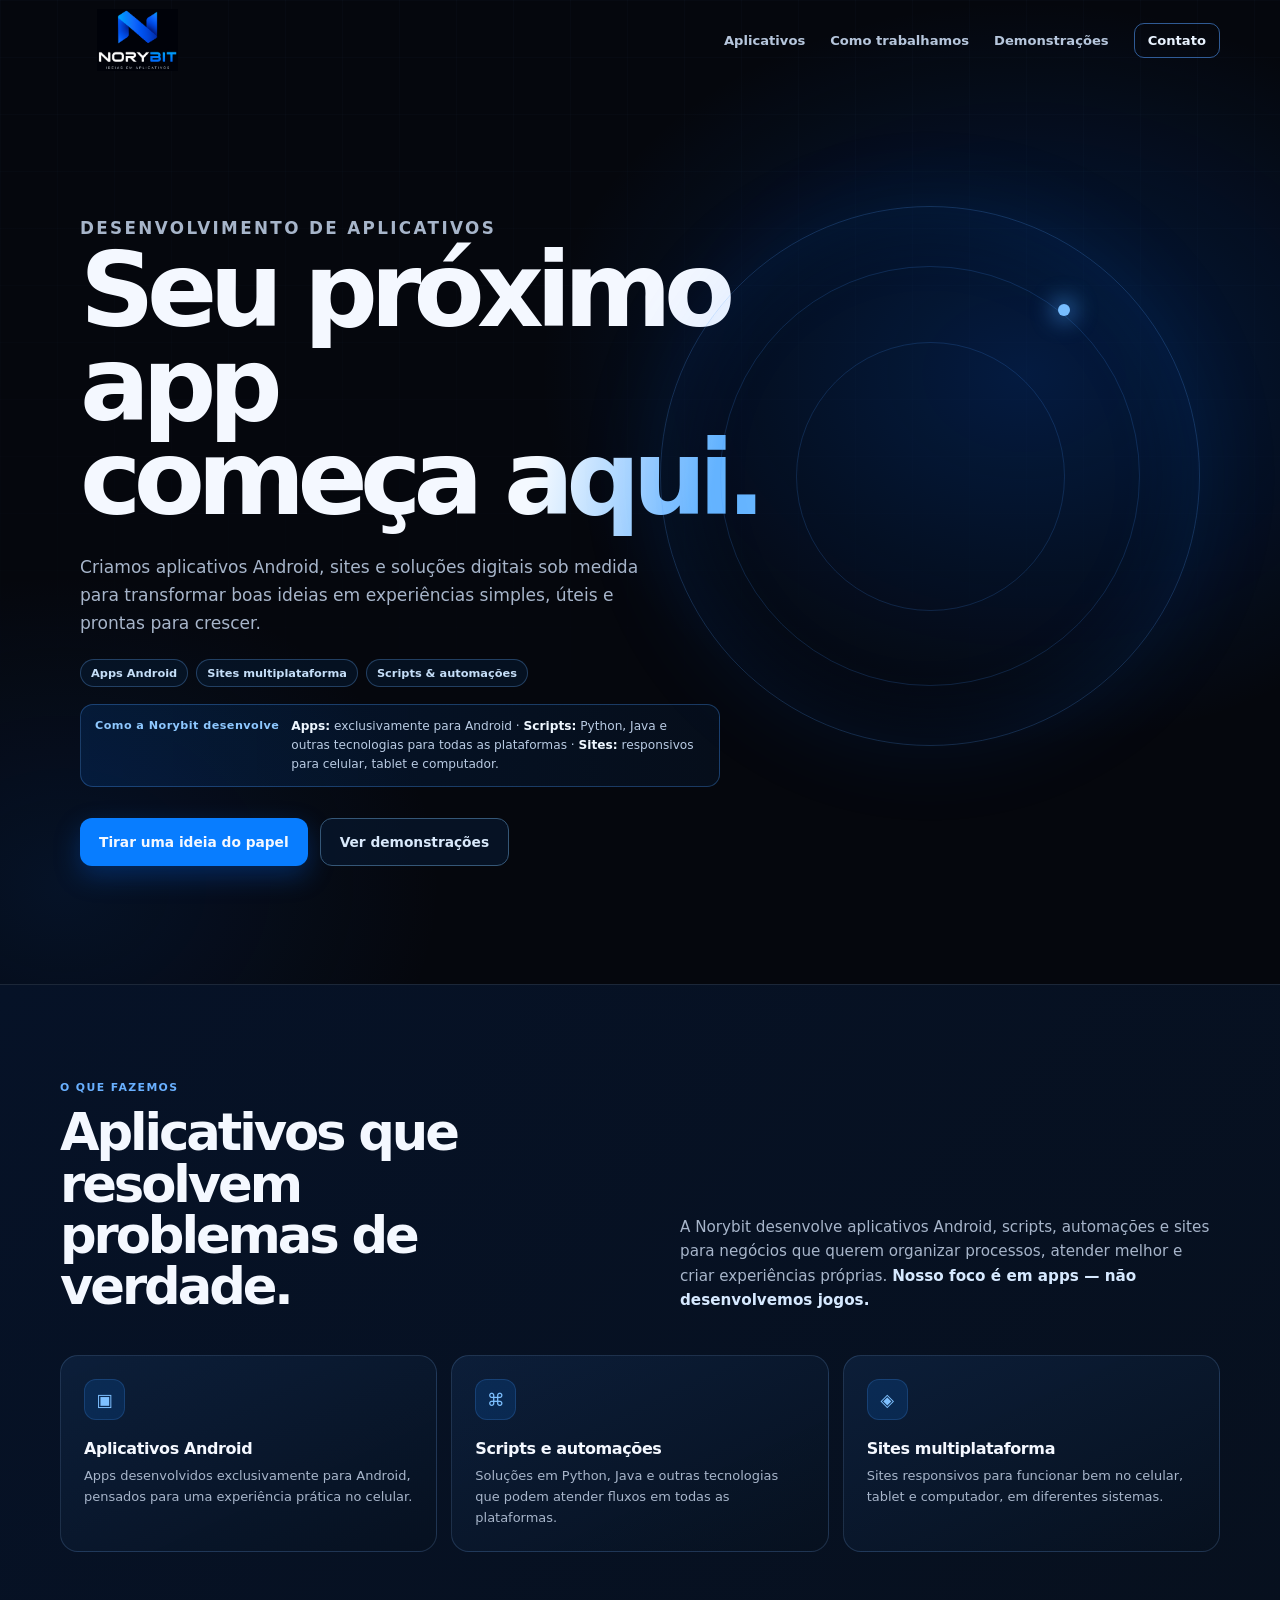
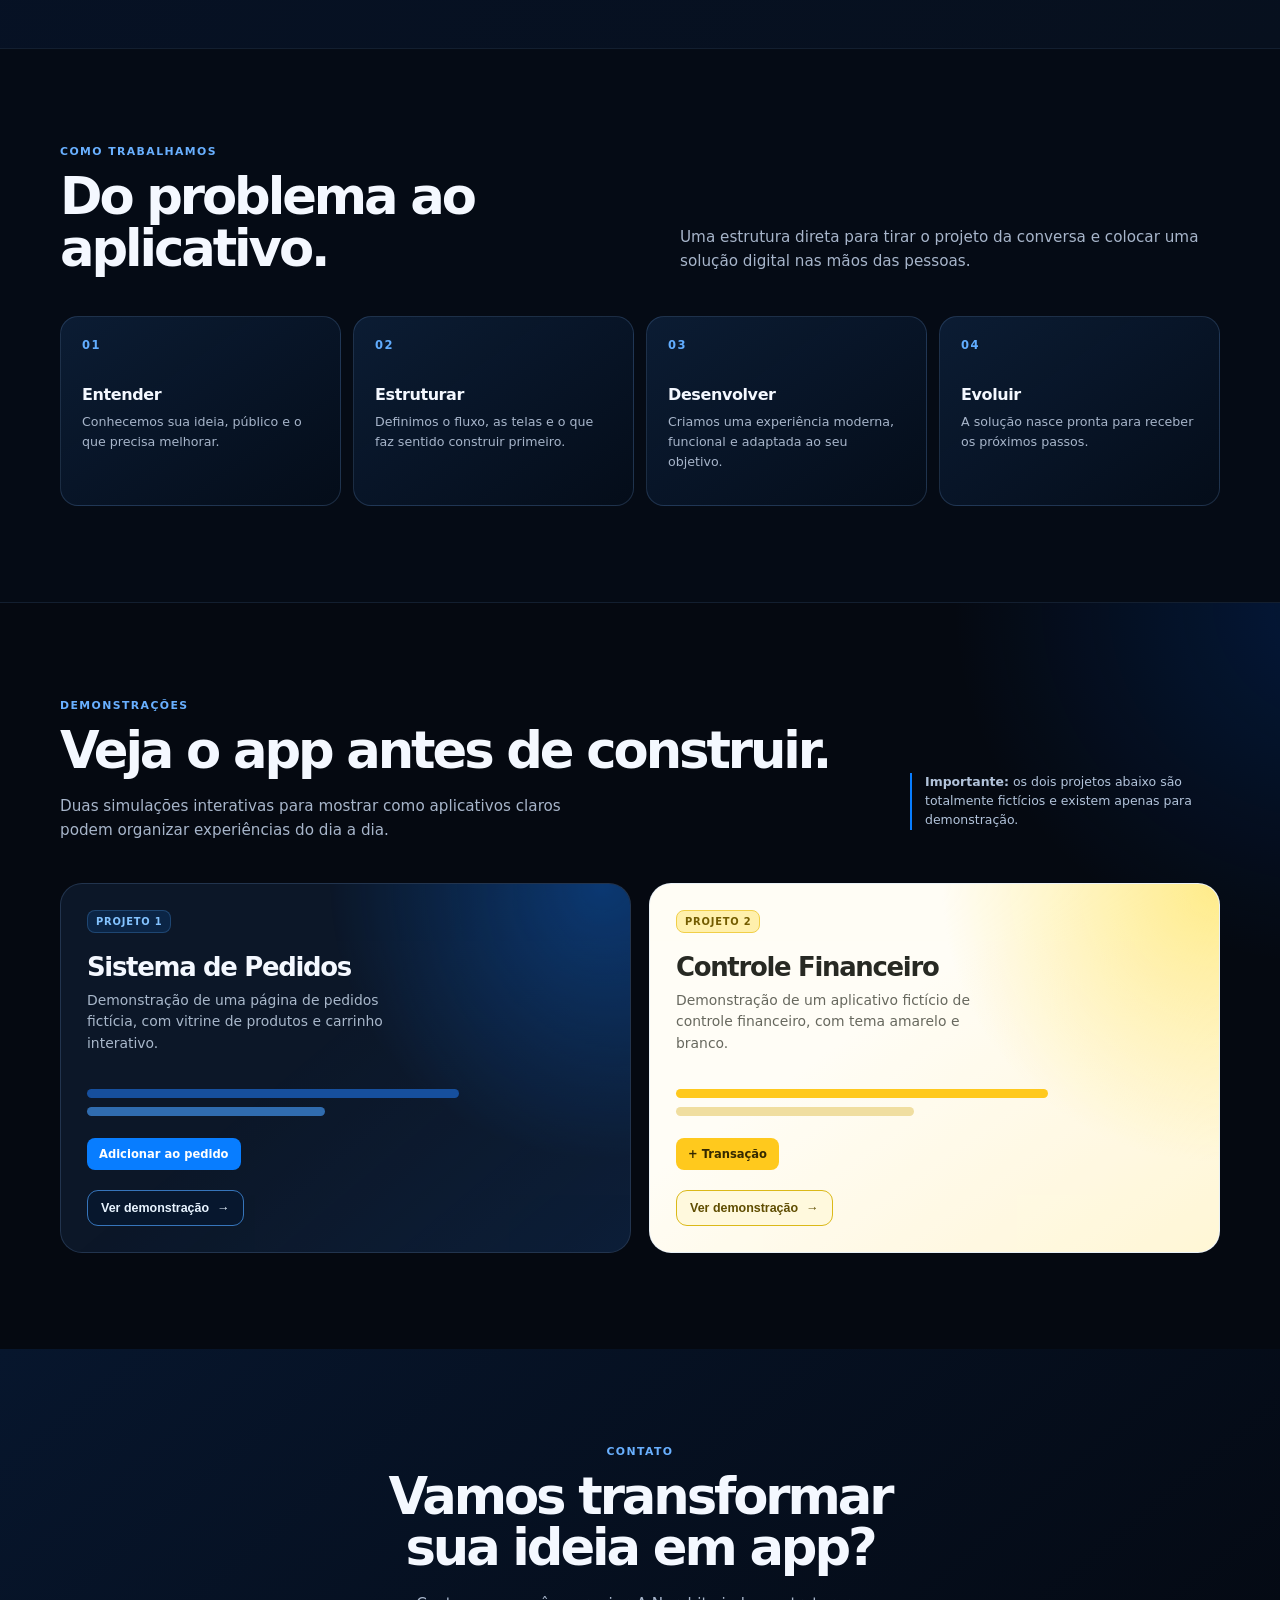
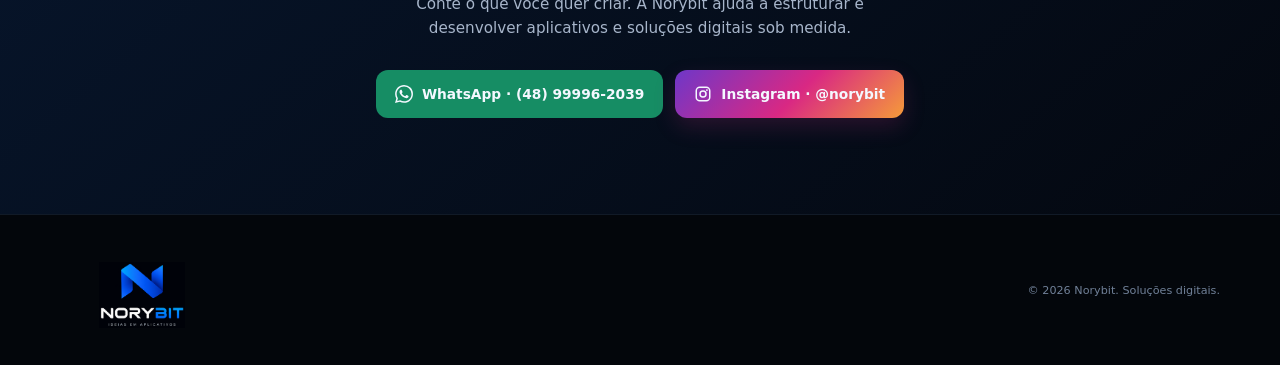
==== index.html @ 7478ef96 "Add files via upload" ====
<!doctype html>
<html lang="pt-BR">
<head>
  <meta charset="utf-8">
  <meta name="viewport" content="width=device-width, initial-scale=1">
  <meta name="description" content="Norybit — Desenvolvimento de aplicativos e soluções digitais.">
  <title>Norybit | Aplicativos Android, sites e automações</title>

  <link rel="icon" href="favicon.ico" sizes="any">
  <link rel="icon" type="image/png" sizes="48x48" href="favicon-48.png">
  <link rel="icon" type="image/png" sizes="192x192" href="favicon-192.png">
  <link rel="apple-touch-icon" sizes="180x180" href="apple-touch-icon.png">
  <link rel="manifest" href="site.webmanifest">
  <meta name="theme-color" content="#061224">
  <meta property="og:site_name" content="Norybit">
  <meta name="robots" content="index, follow">
  <link rel="canonical" href="https://norybit.github.io/Norybit/">
  <meta property="og:type" content="website">
  <meta property="og:title" content="Norybit | Aplicativos Android, sites e automações">
  <meta property="og:description" content="Aplicativos Android, sites multiplataforma, scripts e automações sob medida.">
  <meta property="og:url" content="https://norybit.github.io/Norybit/">
  <meta property="og:image" content="https://norybit.github.io/Norybit/favicon-512.png">

  <script type="application/ld+json">{"@context":"https://schema.org","@type":"WebSite","name":"Norybit","alternateName":"Norybit Desenvolvimento","url":"https://norybit.github.io/Norybit/"}</script>
  <script type="application/ld+json">{"@context":"https://schema.org","@type":"Organization","name":"Norybit","url":"https://norybit.github.io/Norybit/","sameAs":["https://www.instagram.com/norybit/"],"contactPoint":{"@type":"ContactPoint","telephone":"+55-48-99996-2039","contactType":"customer service","availableLanguage":"pt-BR"}}</script>
  <style>
    :root{--ink:#05070d;--navy:#07162e;--panel:#0b172b;--panel-2:#0e213e;--line:rgba(135,180,246,.18);--text:#f4f8ff;--muted:#a7b5ca;--blue:#087dff;--blue-2:#0050c7;--light:#74baff;--radius:22px}*{box-sizing:border-box}html{scroll-behavior:smooth}body{margin:0;min-width:320px;color:var(--text);background:var(--ink);font-family:Inter,ui-sans-serif,system-ui,-apple-system,BlinkMacSystemFont,"Segoe UI",sans-serif}a{text-decoration:none;color:inherit}.shell{width:min(1160px,calc(100% - 40px));margin:auto}.nav{height:80px;display:flex;align-items:center;justify-content:space-between;gap:24px}.logo{display:inline-flex;align-items:center;gap:11px;font-weight:850;letter-spacing:.14em;font-size:1.05rem}.mark{position:relative;width:42px;height:35px;display:block;filter:drop-shadow(0 0 12px rgba(8,125,255,.42))}.mark:before,.mark:after{content:"";position:absolute;display:block}.mark:before{left:0;top:1px;width:18px;height:33px;background:linear-gradient(140deg,#178eff,#003ca7);clip-path:polygon(0 32%,68% 0,100% 10%,100% 66%,62% 39%,62% 100%,0 100%)}.mark:after{right:0;top:0;width:21px;height:33px;background:linear-gradient(135deg,#80c2ff,#096ff2);clip-path:polygon(0 0,100% 0,100% 100%,42% 67%,42% 24%,0 48%)}.links{display:flex;align-items:center;gap:25px;color:#b6c6dc;font-size:.82rem;font-weight:700}.links a:hover{color:#fff}.nav-contact{border:1px solid rgba(79,151,245,.58);padding:9px 13px;border-radius:10px;color:#e9f3ff!important}.hero{position:relative;overflow:hidden;min-height:623px;border-bottom:1px solid var(--line);background:radial-gradient(ellipse 60% 60% at 80% 38%,rgba(0,81,201,.27),transparent 63%),radial-gradient(ellipse 42% 45% at 5% 90%,rgba(10,78,176,.16),transparent 70%)}.grid-bg{position:absolute;inset:0;opacity:.33;background-image:linear-gradient(rgba(105,153,225,.08) 1px,transparent 1px),linear-gradient(90deg,rgba(105,153,225,.08) 1px,transparent 1px);background-size:57px 57px;mask-image:linear-gradient(to bottom,black,transparent 86%)}.hero .shell{position:relative;z-index:1}.hero-content{max-width:790px;padding:108px 0 118px}.eyebrow{color:#78b8ff;letter-spacing:.14em;text-transform:uppercase;font-weight:780;font-size:.7rem;margin:0 0 20px}.hero h1{font-size:clamp(3.1rem,8.1vw,6.6rem);line-height:.91;letter-spacing:-.075em;margin:0;max-width:800px}.hero h1 span{background:linear-gradient(100deg,#f4f9ff 15%,#66b5ff 80%);background-clip:text;color:transparent}.hero p{max-width:500px;color:var(--muted);font-size:1.05rem;line-height:1.65;margin:27px 0 0}.actions{display:flex;flex-wrap:wrap;gap:12px;margin-top:31px}.button{display:inline-flex;justify-content:center;align-items:center;min-height:48px;padding:0 19px;border-radius:12px;font-size:.86rem;font-weight:800;transition:.2s transform,.2s background}.button:hover{transform:translateY(-2px)}.primary{background:var(--blue);box-shadow:0 10px 27px rgba(0,93,223,.33)}.primary:hover{background:#3198ff}.secondary{border:1px solid #355777;background:rgba(8,24,46,.7);color:#d9e9fb}.secondary:hover{background:#112a4e}.orbit{position:absolute;right:0;top:126px;width:min(48vw,540px);aspect-ratio:1;border-radius:50%;border:1px solid rgba(67,150,255,.25);box-shadow:inset 0 0 90px rgba(9,104,246,.12),0 0 90px rgba(9,104,246,.1)}.orbit:before,.orbit:after{content:"";position:absolute;border-radius:50%;border:1px solid rgba(67,150,255,.18)}.orbit:before{inset:11%}.orbit:after{inset:25%}.orb{position:absolute;right:24%;top:18%;width:12px;height:12px;border-radius:50%;background:#77bdff;box-shadow:0 0 21px 7px rgba(70,162,255,.45)}
    section{padding:96px 0}.section-tag{display:block;color:#69b0ff;text-transform:uppercase;letter-spacing:.13em;font-weight:800;font-size:.68rem;margin-bottom:13px}.section-title{font-size:clamp(2rem,4vw,3.35rem);letter-spacing:-.06em;line-height:1;margin:0}.section-intro{max-width:540px;color:var(--muted);line-height:1.6;font-size:.95rem;margin:18px 0 0}.services{background:linear-gradient(135deg,#061227,#07101e)}.services-grid{display:grid;grid-template-columns:repeat(3,1fr);gap:14px;margin-top:43px}.service{border:1px solid var(--line);border-radius:18px;padding:23px;background:linear-gradient(155deg,rgba(15,38,69,.65),rgba(7,17,31,.68));min-height:189px}.service-icon{display:grid;place-items:center;width:41px;height:41px;border-radius:12px;background:rgba(7,125,255,.15);border:1px solid rgba(76,155,255,.2);color:#7ec0ff;font-size:1.1rem}.service h3{font-size:1rem;margin:19px 0 8px;letter-spacing:-.025em}.service p{font-size:.81rem;color:var(--muted);line-height:1.6;margin:0}.demos{background:radial-gradient(ellipse 47% 75% at 105% 0,rgba(0,72,183,.25),transparent 65%),#050911}.demos-header{display:flex;justify-content:space-between;gap:30px;align-items:end}.demo-note{max-width:310px;border-left:2px solid var(--blue);padding-left:13px;color:#b2c3da;font-size:.78rem;line-height:1.52}.demo-grid{display:grid;grid-template-columns:1fr 1fr;gap:18px;margin-top:40px}.demo-card{position:relative;overflow:hidden;min-height:340px;padding:26px;border:1px solid var(--line);border-radius:22px;background:#0c1728;display:flex;flex-direction:column;align-items:flex-start}.demo-card:before{content:"";position:absolute;inset:0;opacity:.8;pointer-events:none}.orders:before{background:radial-gradient(circle at 95% 0,#0b70eb77,transparent 42%),linear-gradient(140deg,transparent 43%,rgba(18,85,175,.15) 100%)}.finance{background:#fffdf6;color:#272923}.finance:before{background:radial-gradient(circle at 100% 0,#ffe76f,transparent 41%),linear-gradient(145deg,#fffdf6 38%,#fff5ce)}.demo-label{position:relative;z-index:1;color:#84c3ff;background:rgba(7,125,255,.14);border:1px solid rgba(92,172,255,.24);padding:5px 8px;border-radius:8px;text-transform:uppercase;letter-spacing:.08em;font-size:.62rem;font-weight:850}.finance .demo-label{background:#fff0ac;border-color:#f1cf48;color:#735c00}.demo-card h3{position:relative;z-index:1;margin:19px 0 8px;font-size:1.62rem;letter-spacing:-.05em}.demo-card p{position:relative;z-index:1;margin:0;max-width:310px;color:#a9b8cb;font-size:.87rem;line-height:1.55}.finance p{color:#67685e}.demo-ui{position:relative;z-index:1;width:100%;margin-top:auto;padding-top:26px}.fake-bar{height:9px;width:72%;border-radius:99px;background:#164f9d;margin:9px 0}.fake-bar.small{width:46%;background:#306caf}.fake-button{display:inline-block;margin-top:13px;background:#087dff;color:#fff;border-radius:8px;padding:9px 12px;font-size:.72rem;font-weight:800}.finance .fake-bar{background:#ffc91d}.finance .fake-bar.small{background:#f0dea0}.finance .fake-button{background:#ffc91d;color:#342900}.demo-link{position:relative;z-index:2;margin-top:20px;display:inline-flex;align-items:center;gap:8px;border-radius:11px;border:1px solid #3675bb;padding:10px 13px;font-size:.78rem;font-weight:800;color:#e8f4ff;background:rgba(6,24,49,.65)}.finance .demo-link{border-color:#dbb919;background:#fff9dd;color:#5f4d00}.demo-link:hover{transform:translateY(-2px)}.contact{background:linear-gradient(140deg,#07162d,#040810);text-align:center}.contact .section-intro{margin-left:auto;margin-right:auto}.contact-box{display:flex;justify-content:center;gap:12px;flex-wrap:wrap;margin-top:30px}.contact-box .button{min-width:205px}.email{border:1px solid #3e5a78;background:#0d2038}.whatsapp{background:#168d64}.whatsapp:hover{background:#22a978}.footer{padding:42px 0;border-top:1px solid rgba(112,160,225,.13);background:#03060b}.footer-inner{display:flex;justify-content:space-between;gap:15px;align-items:center}.footer strong{letter-spacing:.13em;font-size:.95rem}.footer span{display:block;color:#8393aa;font-size:.74rem;margin-top:5px}.footer small{color:#708098;font-size:.7rem}
    @media(max-width:800px){.links{display:none}.hero{min-height:auto}.hero-content{padding:83px 0 91px}.orbit{width:72vw;right:-31vw;top:216px;opacity:.7}section{padding:68px 0}.services-grid{grid-template-columns:1fr}.service{min-height:0}.demos-header{display:block}.demo-note{margin-top:19px}.demo-grid{grid-template-columns:1fr}.footer-inner{align-items:flex-start;flex-direction:column}}@media(max-width:480px){.shell{width:min(100% - 26px,1160px)}.nav{height:69px}.hero-content{padding:65px 0 77px}.hero h1{font-size:3.05rem}.actions{display:grid;grid-template-columns:1fr}.button{width:100%}.demo-card{min-height:314px;padding:21px}.footer{padding:31px 0}}

    .logo-lockup{width:184px;height:49px;display:block;letter-spacing:normal}.logo-lockup .full-logo{width:100%;height:100%;display:block}.nav .logo-lockup{font-size:0}.footer-lockup{width:180px}.footer-lockup .full-logo{width:100%;height:auto;display:block}.footer-lockup .full-logo text{font-size:8px}.demo-link{cursor:pointer}.standalone-modal{width:min(1240px,calc(100% - 18px));height:min(94vh,900px);padding:0;border:1px solid rgba(97,162,255,.38);border-radius:18px;background:#06101f;box-shadow:0 26px 80px rgba(0,0,0,.74);overflow:hidden}.standalone-modal::backdrop{background:rgba(0,5,15,.82);backdrop-filter:blur(5px)}.demo-modal-head{height:52px;display:flex;align-items:center;justify-content:space-between;padding:0 11px 0 18px;background:#08172b;border-bottom:1px solid rgba(121,177,242,.2)}.demo-modal-head strong{font-size:.82rem;letter-spacing:.01em}.demo-modal-head span{color:#8ba0ba;font-size:.72rem;margin-left:7px}.demo-close{width:34px;height:34px;border:1px solid #305277;border-radius:9px;background:#0c2340;color:#e7f2ff;font-size:1.32rem;cursor:pointer}.demo-frame{display:block;border:0;width:100%;height:calc(100% - 52px);background:#05080f}@media(max-width:480px){.logo-lockup{width:151px;height:42px}.footer-lockup{width:160px}.standalone-modal{width:100%;height:100dvh;max-height:none;border-radius:0}.demo-modal-head{height:48px;padding-left:13px}.demo-modal-head span{display:none}.demo-frame{height:calc(100% - 48px)}}

    :root{--norybit-logo-original:url("[data-uri]")}
    .logo-lockup,.footer-lockup{display:block;background:none!important}.brand-logo-image{display:block;width:100%;height:100%;background-image:var(--norybit-logo-original);background-position:center;background-size:contain;background-repeat:no-repeat}.logo-lockup{width:202px;height:50px}.footer-lockup{width:205px;height:51px}.logo-lockup .full-logo,.footer-lockup .full-logo{display:none}@media(max-width:480px){.logo-lockup{width:166px;height:42px}.footer-lockup{width:180px;height:45px}}

    .hero-lead{font-size:1.07rem!important;max-width:590px!important}.hero-chips{display:flex;flex-wrap:wrap;gap:8px;margin-top:22px}.hero-chips span{border:1px solid rgba(103,169,244,.3);color:#c5def8;background:rgba(7,28,55,.5);padding:6px 10px;border-radius:999px;font-size:.71rem;font-weight:760}.section-split,.process-heading{display:flex;justify-content:space-between;align-items:end;gap:40px}.section-split .section-intro,.process-heading .section-intro{margin:0}.section-intro strong{color:#d6e9ff}.process{background:#050b15;border-top:1px solid rgba(121,174,241,.12);border-bottom:1px solid rgba(121,174,241,.12)}.process-grid{display:grid;grid-template-columns:repeat(4,1fr);gap:12px;list-style:none;margin:42px 0 0;padding:0}.process-grid li{min-height:190px;padding:21px;border:1px solid var(--line);border-radius:18px;background:linear-gradient(145deg,rgba(15,37,67,.68),rgba(5,15,28,.65))}.process-grid li>span{display:block;color:#61adff;font-size:.72rem;letter-spacing:.12em;font-weight:850;margin-bottom:33px}.process-grid h3{font-size:1rem;margin:0 0 8px;letter-spacing:-.025em}.process-grid p{color:var(--muted);font-size:.79rem;line-height:1.6;margin:0}@media(max-width:800px){.section-split,.process-heading{display:block}.section-split .section-intro,.process-heading .section-intro{margin-top:19px}.process-grid{grid-template-columns:repeat(2,1fr)}}@media(max-width:480px){.process-grid{grid-template-columns:1fr;gap:10px;margin-top:28px}.process-grid li{min-height:0;padding:18px}.process-grid li>span{margin-bottom:18px}}

    .platform-notice{display:grid;grid-template-columns:auto 1fr;gap:12px;align-items:start;max-width:640px;margin-top:17px;padding:12px 14px;border:1px solid rgba(68,143,235,.34);border-radius:13px;background:linear-gradient(90deg,rgba(4,73,160,.23),rgba(7,26,49,.38));font-size:.76rem;line-height:1.56;color:#b9cbe3}.platform-notice strong{color:#8ec8ff;font-size:.7rem;letter-spacing:.04em;white-space:nowrap}.platform-notice b{color:#eff7ff;font-weight:780}@media(max-width:530px){.platform-notice{grid-template-columns:1fr;gap:5px}.platform-notice strong{white-space:normal}}

    .contact-box .button{gap:9px}.social-icon{width:18px;height:18px;flex:0 0 auto}.instagram{background:linear-gradient(135deg,#6e37c9,#d92883 53%,#f59b39);box-shadow:0 9px 22px rgba(183,46,124,.2)}.instagram:hover{background:linear-gradient(135deg,#7e46dd,#e53a93 53%,#ffa143)}

    

    .logo-lockup{width:155px!important;height:62px!important}.footer-lockup{width:164px!important;height:66px!important}.brand-logo-image{background-size:contain!important}.capacity-notice{position:absolute;z-index:3;top:80px;left:50%;transform:translateX(-50%);width:min(740px,calc(100% - 40px));display:flex;gap:13px;align-items:flex-start;padding:14px 16px;border:1px solid rgba(255,183,81,.52);border-radius:14px;background:linear-gradient(90deg,rgba(114,63,6,.9),rgba(38,25,8,.94));color:#fff3d3;box-shadow:0 14px 34px rgba(0,0,0,.25)}.capacity-notice[hidden],.availability-notice[hidden]{display:none}.availability-notice{position:absolute;z-index:3;top:80px;left:50%;transform:translateX(-50%);width:min(740px,calc(100% - 40px));display:flex;gap:13px;align-items:flex-start;padding:14px 16px;border:1px solid rgba(255,123,123,.52);border-radius:14px;background:linear-gradient(90deg,rgba(104,32,37,.92),rgba(41,16,21,.95));color:#fff0f0;box-shadow:0 14px 34px rgba(0,0,0,.25)}.availability-symbol{display:grid;place-items:center;flex:0 0 auto;width:25px;height:25px;border-radius:50%;background:#ff7e7e;color:#41090c;font-weight:950}.availability-notice strong{font-size:.82rem}.availability-notice p{margin:4px 0 0;color:#ffd4d4;font-size:.75rem;line-height:1.42}.capacity-symbol{display:grid;place-items:center;flex:0 0 auto;width:25px;height:25px;border-radius:50%;background:#ffb81f;color:#352100;font-weight:950}.capacity-notice strong{font-size:.82rem}.capacity-notice p{margin:4px 0 0;color:#f5dcb2;font-size:.75rem;line-height:1.42}.hero:has(.capacity-notice:not([hidden])) .hero-content{padding-top:142px}.managed-contact[aria-disabled="true"]{pointer-events:none;opacity:.43;filter:grayscale(.4);cursor:not-allowed}.contact-locked:not(.contact-offline) .contact-box:after{content:"Contatos temporariamente indisponíveis — lista de pedidos cheia.";width:100%;color:#ffcd80;font-size:.76rem;line-height:1.45}.contact-offline .contact-box:after{content:"Contatos temporariamente indisponíveis — não estou atendendo agora.";width:100%;color:#ffb7b7;font-size:.76rem;line-height:1.45}@media(max-width:480px){.logo-lockup{width:129px!important;height:55px!important}.footer-lockup{width:148px!important;height:60px!important}.capacity-notice,.availability-notice{top:69px;width:calc(100% - 26px)}.hero:has(.capacity-notice:not([hidden])) .hero-content{padding-top:151px}}
  </style>
</head>
<body>
  <header class="hero" id="inicio"><div class="grid-bg"></div><div class="shell nav"><a class="logo logo-lockup" href="#inicio" aria-label="Norybit, início"><span class="brand-logo-image" role="img" aria-label="Logo Norybit"></span></a><nav class="links" aria-label="Navegação"><a href="#aplicativos">Aplicativos</a><a href="#processo">Como trabalhamos</a><a href="#demonstracoes">Demonstrações</a><a href="#contato" class="nav-contact">Contato</a></nav></div><div class="shell"><aside class="capacity-notice" id="capacityNotice" role="status" hidden><span class="capacity-symbol">!</span><div><strong>Lista de pedidos cheia.</strong><p>No momento, não é possível fazer novos pedidos até a lista ser renovada. As demonstrações continuam disponíveis.</p></div></aside><aside class="availability-notice" id="availabilityNotice" role="status" hidden><span class="availability-symbol">!</span><div><strong>Atendimento indisponível no momento.</strong><p>Não estou atendendo agora. Tente novamente mais tarde. As demonstrações continuam disponíveis.</p></div></aside><div class="shell"><i class="orbit" aria-hidden="true"><b class="orb"></b></i><div class="hero-content"><p class="eyebrow">Desenvolvimento de aplicativos</p><h1>Seu próximo app<br>começa <span>aqui.</span></h1><p class="hero-lead">Criamos aplicativos Android, sites e soluções digitais sob medida para transformar boas ideias em experiências simples, úteis e prontas para crescer.</p><div class="hero-chips" aria-label="Especialidades Norybit"><span>Apps Android</span><span>Sites multiplataforma</span><span>Scripts & automações</span></div><aside class="platform-notice" role="note"><strong>Como a Norybit desenvolve</strong><span><b>Apps:</b> exclusivamente para Android · <b>Scripts:</b> Python, Java e outras tecnologias para todas as plataformas · <b>Sites:</b> responsivos para celular, tablet e computador.</span></aside><div class="actions"><a class="button primary" href="#contato">Tirar uma ideia do papel</a><a class="button secondary" href="#demonstracoes">Ver demonstrações</a></div></div></div></header>
  <section class="services" id="aplicativos"><div class="shell"><div class="section-split"><div><span class="section-tag">O que fazemos</span><h2 class="section-title">Aplicativos que resolvem<br>problemas de verdade.</h2></div><p class="section-intro">A Norybit desenvolve aplicativos Android, scripts, automações e sites para negócios que querem organizar processos, atender melhor e criar experiências próprias. <strong>Nosso foco é em apps — não desenvolvemos jogos.</strong></p></div><div class="services-grid"><article class="service"><div class="service-icon">▣</div><h3>Aplicativos Android</h3><p>Apps desenvolvidos exclusivamente para Android, pensados para uma experiência prática no celular.</p></article><article class="service"><div class="service-icon">⌘</div><h3>Scripts e automações</h3><p>Soluções em Python, Java e outras tecnologias que podem atender fluxos em todas as plataformas.</p></article><article class="service"><div class="service-icon">◈</div><h3>Sites multiplataforma</h3><p>Sites responsivos para funcionar bem no celular, tablet e computador, em diferentes sistemas.</p></article></div></div></section>
  <section class="process" id="processo"><div class="shell"><div class="process-heading"><div><span class="section-tag">Como trabalhamos</span><h2 class="section-title">Do problema ao<br>aplicativo.</h2></div><p class="section-intro">Uma estrutura direta para tirar o projeto da conversa e colocar uma solução digital nas mãos das pessoas.</p></div><ol class="process-grid"><li><span>01</span><div><h3>Entender</h3><p>Conhecemos sua ideia, público e o que precisa melhorar.</p></div></li><li><span>02</span><div><h3>Estruturar</h3><p>Definimos o fluxo, as telas e o que faz sentido construir primeiro.</p></div></li><li><span>03</span><div><h3>Desenvolver</h3><p>Criamos uma experiência moderna, funcional e adaptada ao seu objetivo.</p></div></li><li><span>04</span><div><h3>Evoluir</h3><p>A solução nasce pronta para receber os próximos passos.</p></div></li></ol></div></section>
  <section class="demos" id="demonstracoes"><div class="shell"><div class="demos-header"><div><span class="section-tag">Demonstrações</span><h2 class="section-title">Veja o app antes de construir.</h2><p class="section-intro">Duas simulações interativas para mostrar como aplicativos claros podem organizar experiências do dia a dia.</p></div><p class="demo-note"><strong>Importante:</strong> os dois projetos abaixo são totalmente fictícios e existem apenas para demonstração.</p></div><div class="demo-grid"><article class="demo-card orders"><span class="demo-label">Projeto 1</span><h3>Sistema de Pedidos</h3><p>Demonstração de uma página de pedidos fictícia, com vitrine de produtos e carrinho interativo.</p><div class="demo-ui" aria-hidden="true"><div class="fake-bar"></div><div class="fake-bar small"></div><span class="fake-button">Adicionar ao pedido</span></div><button class="demo-link" type="button" data-demo="orders" aria-label="Abrir demonstração do Sistema de Pedidos">Ver demonstração <b>→</b></button></article><article class="demo-card finance"><span class="demo-label">Projeto 2</span><h3>Controle Financeiro</h3><p>Demonstração de um aplicativo fictício de controle financeiro, com tema amarelo e branco.</p><div class="demo-ui" aria-hidden="true"><div class="fake-bar"></div><div class="fake-bar small"></div><span class="fake-button">+ Transação</span></div><button class="demo-link" type="button" data-demo="finance" aria-label="Abrir demonstração do Controle Financeiro">Ver demonstração <b>→</b></button></article></div></div></section>
  <section class="contact" id="contato"><div class="shell"><span class="section-tag">Contato</span><h2 class="section-title">Vamos transformar<br>sua ideia em app?</h2><p class="section-intro">Conte o que você quer criar. A Norybit ajuda a estruturar e desenvolver aplicativos e soluções digitais sob medida.</p><div class="contact-box"><a class="button whatsapp managed-contact" data-contact="whatsapp" data-href="https://wa.me/5548999962039" href="https://wa.me/5548999962039" target="_blank" rel="noopener" aria-label="Falar com a Norybit pelo WhatsApp"><svg class="social-icon" viewBox="0 0 24 24" aria-hidden="true"><path fill="currentColor" d="M20.52 3.48A11.86 11.86 0 0 0 12.07 0C5.5 0 .16 5.34.16 11.91c0 2.1.55 4.15 1.59 5.95L.06 24l6.3-1.65a11.85 11.85 0 0 0 5.7 1.45h.01c6.57 0 11.91-5.34 11.91-11.91 0-3.18-1.24-6.16-3.46-8.41ZM12.07 21.8a9.86 9.86 0 0 1-5.03-1.38l-.36-.21-3.74.98 1-3.64-.24-.38a9.86 9.86 0 0 1-1.52-5.26c0-5.46 4.44-9.9 9.9-9.9 2.64 0 5.12 1.03 6.99 2.9a9.82 9.82 0 0 1 2.9 7c0 5.46-4.44 9.89-9.9 9.89Zm5.43-7.42c-.3-.15-1.77-.88-2.05-.98-.27-.1-.47-.15-.67.15-.2.3-.77.98-.94 1.18-.17.2-.35.22-.65.07-.3-.15-1.25-.46-2.38-1.47a8.95 8.95 0 0 1-1.65-2.05c-.17-.3-.02-.46.13-.61.14-.14.3-.35.45-.52.15-.17.2-.3.3-.5.1-.2.05-.37-.02-.52-.08-.15-.67-1.62-.92-2.22-.24-.58-.49-.5-.67-.5h-.57c-.2 0-.52.07-.8.37-.27.3-1.04 1.02-1.04 2.48 0 1.46 1.07 2.88 1.22 3.08.15.2 2.1 3.2 5.08 4.49.71.3 1.26.48 1.69.62.71.23 1.35.2 1.86.12.57-.08 1.77-.72 2.02-1.42.25-.7.25-1.3.17-1.42-.07-.13-.27-.2-.57-.35Z"/></svg><span>WhatsApp · (48) 99996-2039</span></a><a class="button instagram managed-contact" data-contact="instagram" data-href="https://www.instagram.com/norybit/" href="https://www.instagram.com/norybit/" target="_blank" rel="noopener" aria-label="Abrir Instagram da Norybit, usuário norybit"><svg class="social-icon" viewBox="0 0 24 24" aria-hidden="true"><path fill="currentColor" d="M7.78 2h8.44A5.79 5.79 0 0 1 22 7.78v8.44A5.79 5.79 0 0 1 16.22 22H7.78A5.79 5.79 0 0 1 2 16.22V7.78A5.79 5.79 0 0 1 7.78 2Zm-.19 2A3.58 3.58 0 0 0 4 7.59v8.82A3.58 3.58 0 0 0 7.59 20h8.82A3.58 3.58 0 0 0 20 16.41V7.59A3.58 3.58 0 0 0 16.41 4H7.59Zm9.65 1.5a1.26 1.26 0 1 1 0 2.52 1.26 1.26 0 0 1 0-2.52ZM12 7a5 5 0 1 1 0 10 5 5 0 0 1 0-10Zm0 2a3 3 0 1 0 0 6 3 3 0 0 0 0-6Z"/></svg><span>Instagram · @norybit</span></a></div></div></section>
  <footer class="footer"><div class="shell footer-inner"><div class="footer-lockup"><span class="brand-logo-image" role="img" aria-label="Logo Norybit"></span></div><small>© 2026 Norybit. Soluções digitais.</small></div></footer>
<dialog class="standalone-modal" id="demoStandalone" aria-labelledby="demoTitle"><div class="demo-modal-head"><div><strong id="demoTitle">Demonstração</strong><span>Projeto fictício · funcionamento local</span></div><button type="button" class="demo-close" id="demoClose" aria-label="Fechar demonstração">×</button></div><iframe class="demo-frame" id="demoFrame" title="Demonstração Nexbit"></iframe></dialog><script>const demoSources={orders:'[base64]',finance:'[base64]/[base64]/[base64]/[base64]'};const demoNames={orders:'Projeto 1 — Sistema de Pedidos',finance:'Projeto 2 — Controle Financeiro'};const demoModal=document.getElementById('demoStandalone'),demoFrame=document.getElementById('demoFrame');function decodeDemo(v){return decodeURIComponent(Array.prototype.map.call(atob(v),c=>'%'+('00'+c.charCodeAt(0).toString(16)).slice(-2)).join(''))}document.querySelectorAll('[data-demo]').forEach(btn=>btn.addEventListener('click',()=>{let key=btn.dataset.demo;document.getElementById('demoTitle').textContent=demoNames[key];demoFrame.srcdoc=decodeDemo(demoSources[key]);demoModal.showModal()}));document.getElementById('demoClose').addEventListener('click',()=>{demoModal.close();demoFrame.srcdoc=''});demoModal.addEventListener('click',e=>{if(e.target===demoModal){demoModal.close();demoFrame.srcdoc=''}});</script><script>(function(){const capacityNotice=document.getElementById('capacityNotice'),availabilityNotice=document.getElementById('availabilityNotice'),contacts=[...document.querySelectorAll('.managed-contact')];function setStatus(listLocked,offline){const blocked=listLocked||offline;document.body.classList.toggle('contact-locked',blocked);document.body.classList.toggle('contact-offline',offline);capacityNotice.hidden=!(listLocked&&!offline);availabilityNotice.hidden=!offline;contacts.forEach(link=>{if(blocked){link.setAttribute('aria-disabled','true');link.setAttribute('tabindex','-1');link.removeAttribute('href')}else{link.setAttribute('aria-disabled','false');link.setAttribute('tabindex','0');link.href=link.dataset.href}})}async function readFlag(file){try{const response=await fetch(file+'?ts='+Date.now(),{cache:'no-store'});if(!response.ok)throw new Error('Status indisponível');return (await response.text()).trim()==='1'}catch(error){return false}}async function refreshSiteStatus(){const[listLocked,offline]=await Promise.all([readFlag('enter.txt'),readFlag('offline.txt')]);setStatus(listLocked,offline)}refreshSiteStatus();setInterval(refreshSiteStatus,60000)})();</script></body>
</html>
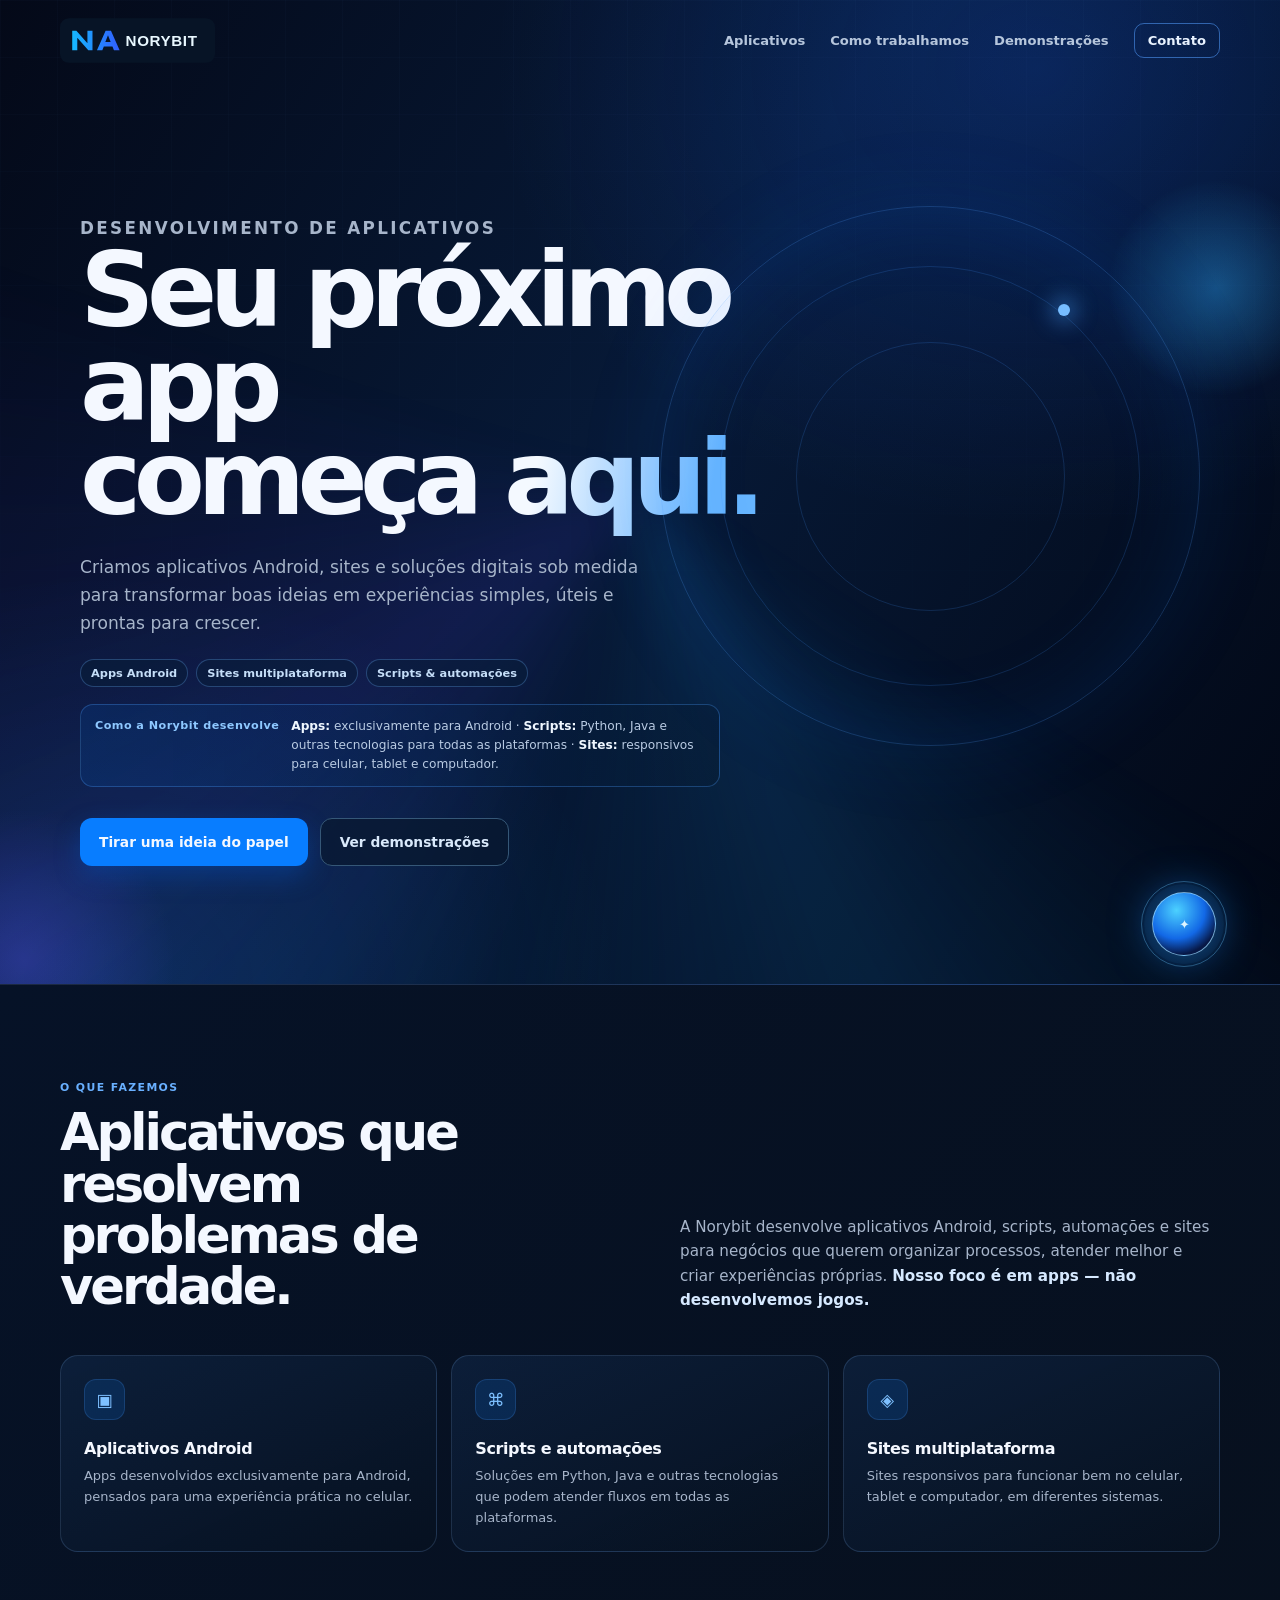
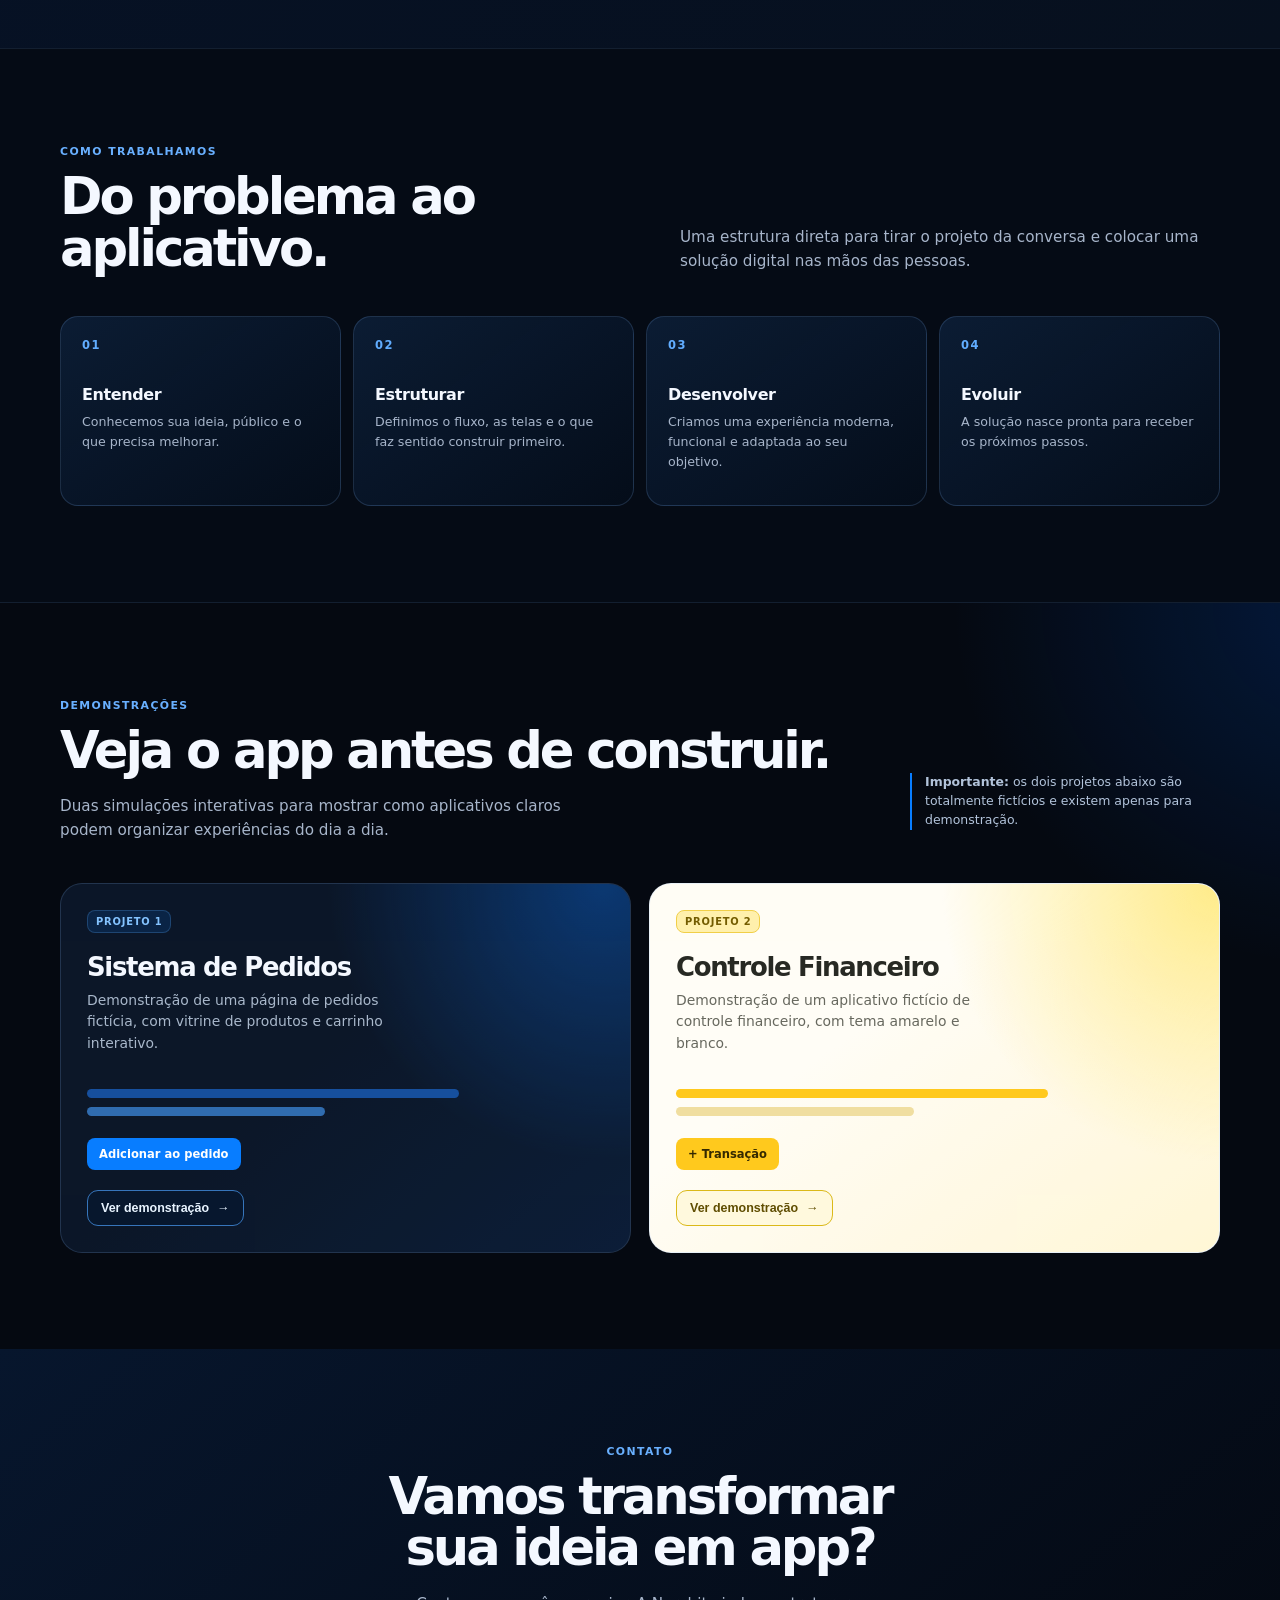
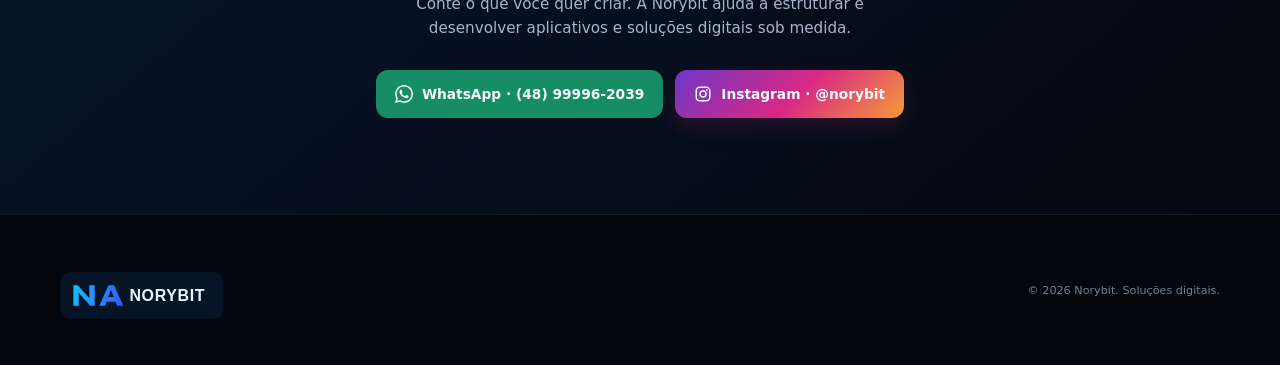
==== commit 5a60e568: "Aprimora fundo e adiciona efeitos de toque" ====
--- a/index.html
+++ b/index.html
@@ -1,55 +1,6 @@
-<!doctype html>
-<html lang="pt-BR">
-<head>
-  <meta charset="utf-8">
-  <meta name="viewport" content="width=device-width, initial-scale=1">
-  <meta name="description" content="Norybit — Desenvolvimento de aplicativos e soluções digitais.">
-  <title>Norybit | Aplicativos Android, sites e automações</title>
-
-  <link rel="icon" href="favicon.ico" sizes="any">
-  <link rel="icon" type="image/png" sizes="48x48" href="favicon-48.png">
-  <link rel="icon" type="image/png" sizes="192x192" href="favicon-192.png">
-  <link rel="apple-touch-icon" sizes="180x180" href="apple-touch-icon.png">
-  <link rel="manifest" href="site.webmanifest">
-  <meta name="theme-color" content="#061224">
-  <meta property="og:site_name" content="Norybit">
-  <meta name="robots" content="index, follow">
-  <link rel="canonical" href="https://norybit.github.io/Norybit/">
-  <meta property="og:type" content="website">
-  <meta property="og:title" content="Norybit | Aplicativos Android, sites e automações">
-  <meta property="og:description" content="Aplicativos Android, sites multiplataforma, scripts e automações sob medida.">
-  <meta property="og:url" content="https://norybit.github.io/Norybit/">
-  <meta property="og:image" content="https://norybit.github.io/Norybit/favicon-512.png">
+<!doctype html><html lang="pt-BR"><head><meta charset="utf-8"><meta name="viewport" content="width=device-width, initial-scale=1"><meta name="description" content="Norybit — Desenvolvimento de aplicativos e soluções digitais."><title>Norybit | Aplicativos Android, sites e automações</title><link rel="icon" href="favicon.ico" sizes="any"><link rel="icon" type="image/png" sizes="48x48" href="favicon-48.png"><link rel="icon" type="image/png" sizes="192x192" href="favicon-192.png"><link rel="apple-touch-icon" sizes="180x180" href="apple-touch-icon.png"><link rel="manifest" href="site.webmanifest"><meta name="theme-color" content="#061224"><meta property="og:site_name" content="Norybit"><meta name="robots" content="index, follow"><link rel="canonical" href="https://norybit.github.io/Norybit/"><meta property="og:type" content="website"><meta property="og:title" content="Norybit | Aplicativos Android, sites e automações"><meta property="og:description" content="Aplicativos Android, sites multiplataforma, scripts e automações sob medida."><meta property="og:url" content="https://norybit.github.io/Norybit/"><meta property="og:image" content="https://norybit.github.io/Norybit/favicon-512.png">
 
   <script type="application/ld+json">{"@context":"https://schema.org","@type":"WebSite","name":"Norybit","alternateName":"Norybit Desenvolvimento","url":"https://norybit.github.io/Norybit/"}</script>
   <script type="application/ld+json">{"@context":"https://schema.org","@type":"Organization","name":"Norybit","url":"https://norybit.github.io/Norybit/","sameAs":["https://www.instagram.com/norybit/"],"contactPoint":{"@type":"ContactPoint","telephone":"+55-48-99996-2039","contactType":"customer service","availableLanguage":"pt-BR"}}</script>
-  <style>
-    :root{--ink:#05070d;--navy:#07162e;--panel:#0b172b;--panel-2:#0e213e;--line:rgba(135,180,246,.18);--text:#f4f8ff;--muted:#a7b5ca;--blue:#087dff;--blue-2:#0050c7;--light:#74baff;--radius:22px}*{box-sizing:border-box}html{scroll-behavior:smooth}body{margin:0;min-width:320px;color:var(--text);background:var(--ink);font-family:Inter,ui-sans-serif,system-ui,-apple-system,BlinkMacSystemFont,"Segoe UI",sans-serif}a{text-decoration:none;color:inherit}.shell{width:min(1160px,calc(100% - 40px));margin:auto}.nav{height:80px;display:flex;align-items:center;justify-content:space-between;gap:24px}.logo{display:inline-flex;align-items:center;gap:11px;font-weight:850;letter-spacing:.14em;font-size:1.05rem}.mark{position:relative;width:42px;height:35px;display:block;filter:drop-shadow(0 0 12px rgba(8,125,255,.42))}.mark:before,.mark:after{content:"";position:absolute;display:block}.mark:before{left:0;top:1px;width:18px;height:33px;background:linear-gradient(140deg,#178eff,#003ca7);clip-path:polygon(0 32%,68% 0,100% 10%,100% 66%,62% 39%,62% 100%,0 100%)}.mark:after{right:0;top:0;width:21px;height:33px;background:linear-gradient(135deg,#80c2ff,#096ff2);clip-path:polygon(0 0,100% 0,100% 100%,42% 67%,42% 24%,0 48%)}.links{display:flex;align-items:center;gap:25px;color:#b6c6dc;font-size:.82rem;font-weight:700}.links a:hover{color:#fff}.nav-contact{border:1px solid rgba(79,151,245,.58);padding:9px 13px;border-radius:10px;color:#e9f3ff!important}.hero{position:relative;overflow:hidden;min-height:623px;border-bottom:1px solid var(--line);background:radial-gradient(ellipse 60% 60% at 80% 38%,rgba(0,81,201,.27),transparent 63%),radial-gradient(ellipse 42% 45% at 5% 90%,rgba(10,78,176,.16),transparent 70%)}.grid-bg{position:absolute;inset:0;opacity:.33;background-image:linear-gradient(rgba(105,153,225,.08) 1px,transparent 1px),linear-gradient(90deg,rgba(105,153,225,.08) 1px,transparent 1px);background-size:57px 57px;mask-image:linear-gradient(to bottom,black,transparent 86%)}.hero .shell{position:relative;z-index:1}.hero-content{max-width:790px;padding:108px 0 118px}.eyebrow{color:#78b8ff;letter-spacing:.14em;text-transform:uppercase;font-weight:780;font-size:.7rem;margin:0 0 20px}.hero h1{font-size:clamp(3.1rem,8.1vw,6.6rem);line-height:.91;letter-spacing:-.075em;margin:0;max-width:800px}.hero h1 span{background:linear-gradient(100deg,#f4f9ff 15%,#66b5ff 80%);background-clip:text;color:transparent}.hero p{max-width:500px;color:var(--muted);font-size:1.05rem;line-height:1.65;margin:27px 0 0}.actions{display:flex;flex-wrap:wrap;gap:12px;margin-top:31px}.button{display:inline-flex;justify-content:center;align-items:center;min-height:48px;padding:0 19px;border-radius:12px;font-size:.86rem;font-weight:800;transition:.2s transform,.2s background}.button:hover{transform:translateY(-2px)}.primary{background:var(--blue);box-shadow:0 10px 27px rgba(0,93,223,.33)}.primary:hover{background:#3198ff}.secondary{border:1px solid #355777;background:rgba(8,24,46,.7);color:#d9e9fb}.secondary:hover{background:#112a4e}.orbit{position:absolute;right:0;top:126px;width:min(48vw,540px);aspect-ratio:1;border-radius:50%;border:1px solid rgba(67,150,255,.25);box-shadow:inset 0 0 90px rgba(9,104,246,.12),0 0 90px rgba(9,104,246,.1)}.orbit:before,.orbit:after{content:"";position:absolute;border-radius:50%;border:1px solid rgba(67,150,255,.18)}.orbit:before{inset:11%}.orbit:after{inset:25%}.orb{position:absolute;right:24%;top:18%;width:12px;height:12px;border-radius:50%;background:#77bdff;box-shadow:0 0 21px 7px rgba(70,162,255,.45)}
-    section{padding:96px 0}.section-tag{display:block;color:#69b0ff;text-transform:uppercase;letter-spacing:.13em;font-weight:800;font-size:.68rem;margin-bottom:13px}.section-title{font-size:clamp(2rem,4vw,3.35rem);letter-spacing:-.06em;line-height:1;margin:0}.section-intro{max-width:540px;color:var(--muted);line-height:1.6;font-size:.95rem;margin:18px 0 0}.services{background:linear-gradient(135deg,#061227,#07101e)}.services-grid{display:grid;grid-template-columns:repeat(3,1fr);gap:14px;margin-top:43px}.service{border:1px solid var(--line);border-radius:18px;padding:23px;background:linear-gradient(155deg,rgba(15,38,69,.65),rgba(7,17,31,.68));min-height:189px}.service-icon{display:grid;place-items:center;width:41px;height:41px;border-radius:12px;background:rgba(7,125,255,.15);border:1px solid rgba(76,155,255,.2);color:#7ec0ff;font-size:1.1rem}.service h3{font-size:1rem;margin:19px 0 8px;letter-spacing:-.025em}.service p{font-size:.81rem;color:var(--muted);line-height:1.6;margin:0}.demos{background:radial-gradient(ellipse 47% 75% at 105% 0,rgba(0,72,183,.25),transparent 65%),#050911}.demos-header{display:flex;justify-content:space-between;gap:30px;align-items:end}.demo-note{max-width:310px;border-left:2px solid var(--blue);padding-left:13px;color:#b2c3da;font-size:.78rem;line-height:1.52}.demo-grid{display:grid;grid-template-columns:1fr 1fr;gap:18px;margin-top:40px}.demo-card{position:relative;overflow:hidden;min-height:340px;padding:26px;border:1px solid var(--line);border-radius:22px;background:#0c1728;display:flex;flex-direction:column;align-items:flex-start}.demo-card:before{content:"";position:absolute;inset:0;opacity:.8;pointer-events:none}.orders:before{background:radial-gradient(circle at 95% 0,#0b70eb77,transparent 42%),linear-gradient(140deg,transparent 43%,rgba(18,85,175,.15) 100%)}.finance{background:#fffdf6;color:#272923}.finance:before{background:radial-gradient(circle at 100% 0,#ffe76f,transparent 41%),linear-gradient(145deg,#fffdf6 38%,#fff5ce)}.demo-label{position:relative;z-index:1;color:#84c3ff;background:rgba(7,125,255,.14);border:1px solid rgba(92,172,255,.24);padding:5px 8px;border-radius:8px;text-transform:uppercase;letter-spacing:.08em;font-size:.62rem;font-weight:850}.finance .demo-label{background:#fff0ac;border-color:#f1cf48;color:#735c00}.demo-card h3{position:relative;z-index:1;margin:19px 0 8px;font-size:1.62rem;letter-spacing:-.05em}.demo-card p{position:relative;z-index:1;margin:0;max-width:310px;color:#a9b8cb;font-size:.87rem;line-height:1.55}.finance p{color:#67685e}.demo-ui{position:relative;z-index:1;width:100%;margin-top:auto;padding-top:26px}.fake-bar{height:9px;width:72%;border-radius:99px;background:#164f9d;margin:9px 0}.fake-bar.small{width:46%;background:#306caf}.fake-button{display:inline-block;margin-top:13px;background:#087dff;color:#fff;border-radius:8px;padding:9px 12px;font-size:.72rem;font-weight:800}.finance .fake-bar{background:#ffc91d}.finance .fake-bar.small{background:#f0dea0}.finance .fake-button{background:#ffc91d;color:#342900}.demo-link{position:relative;z-index:2;margin-top:20px;display:inline-flex;align-items:center;gap:8px;border-radius:11px;border:1px solid #3675bb;padding:10px 13px;font-size:.78rem;font-weight:800;color:#e8f4ff;background:rgba(6,24,49,.65)}.finance .demo-link{border-color:#dbb919;background:#fff9dd;color:#5f4d00}.demo-link:hover{transform:translateY(-2px)}.contact{background:linear-gradient(140deg,#07162d,#040810);text-align:center}.contact .section-intro{margin-left:auto;margin-right:auto}.contact-box{display:flex;justify-content:center;gap:12px;flex-wrap:wrap;margin-top:30px}.contact-box .button{min-width:205px}.email{border:1px solid #3e5a78;background:#0d2038}.whatsapp{background:#168d64}.whatsapp:hover{background:#22a978}.footer{padding:42px 0;border-top:1px solid rgba(112,160,225,.13);background:#03060b}.footer-inner{display:flex;justify-content:space-between;gap:15px;align-items:center}.footer strong{letter-spacing:.13em;font-size:.95rem}.footer span{display:block;color:#8393aa;font-size:.74rem;margin-top:5px}.footer small{color:#708098;font-size:.7rem}
-    @media(max-width:800px){.links{display:none}.hero{min-height:auto}.hero-content{padding:83px 0 91px}.orbit{width:72vw;right:-31vw;top:216px;opacity:.7}section{padding:68px 0}.services-grid{grid-template-columns:1fr}.service{min-height:0}.demos-header{display:block}.demo-note{margin-top:19px}.demo-grid{grid-template-columns:1fr}.footer-inner{align-items:flex-start;flex-direction:column}}@media(max-width:480px){.shell{width:min(100% - 26px,1160px)}.nav{height:69px}.hero-content{padding:65px 0 77px}.hero h1{font-size:3.05rem}.actions{display:grid;grid-template-columns:1fr}.button{width:100%}.demo-card{min-height:314px;padding:21px}.footer{padding:31px 0}}
-
-    .logo-lockup{width:184px;height:49px;display:block;letter-spacing:normal}.logo-lockup .full-logo{width:100%;height:100%;display:block}.nav .logo-lockup{font-size:0}.footer-lockup{width:180px}.footer-lockup .full-logo{width:100%;height:auto;display:block}.footer-lockup .full-logo text{font-size:8px}.demo-link{cursor:pointer}.standalone-modal{width:min(1240px,calc(100% - 18px));height:min(94vh,900px);padding:0;border:1px solid rgba(97,162,255,.38);border-radius:18px;background:#06101f;box-shadow:0 26px 80px rgba(0,0,0,.74);overflow:hidden}.standalone-modal::backdrop{background:rgba(0,5,15,.82);backdrop-filter:blur(5px)}.demo-modal-head{height:52px;display:flex;align-items:center;justify-content:space-between;padding:0 11px 0 18px;background:#08172b;border-bottom:1px solid rgba(121,177,242,.2)}.demo-modal-head strong{font-size:.82rem;letter-spacing:.01em}.demo-modal-head span{color:#8ba0ba;font-size:.72rem;margin-left:7px}.demo-close{width:34px;height:34px;border:1px solid #305277;border-radius:9px;background:#0c2340;color:#e7f2ff;font-size:1.32rem;cursor:pointer}.demo-frame{display:block;border:0;width:100%;height:calc(100% - 52px);background:#05080f}@media(max-width:480px){.logo-lockup{width:151px;height:42px}.footer-lockup{width:160px}.standalone-modal{width:100%;height:100dvh;max-height:none;border-radius:0}.demo-modal-head{height:48px;padding-left:13px}.demo-modal-head span{display:none}.demo-frame{height:calc(100% - 48px)}}
-
-    :root{--norybit-logo-original:url("[data-uri]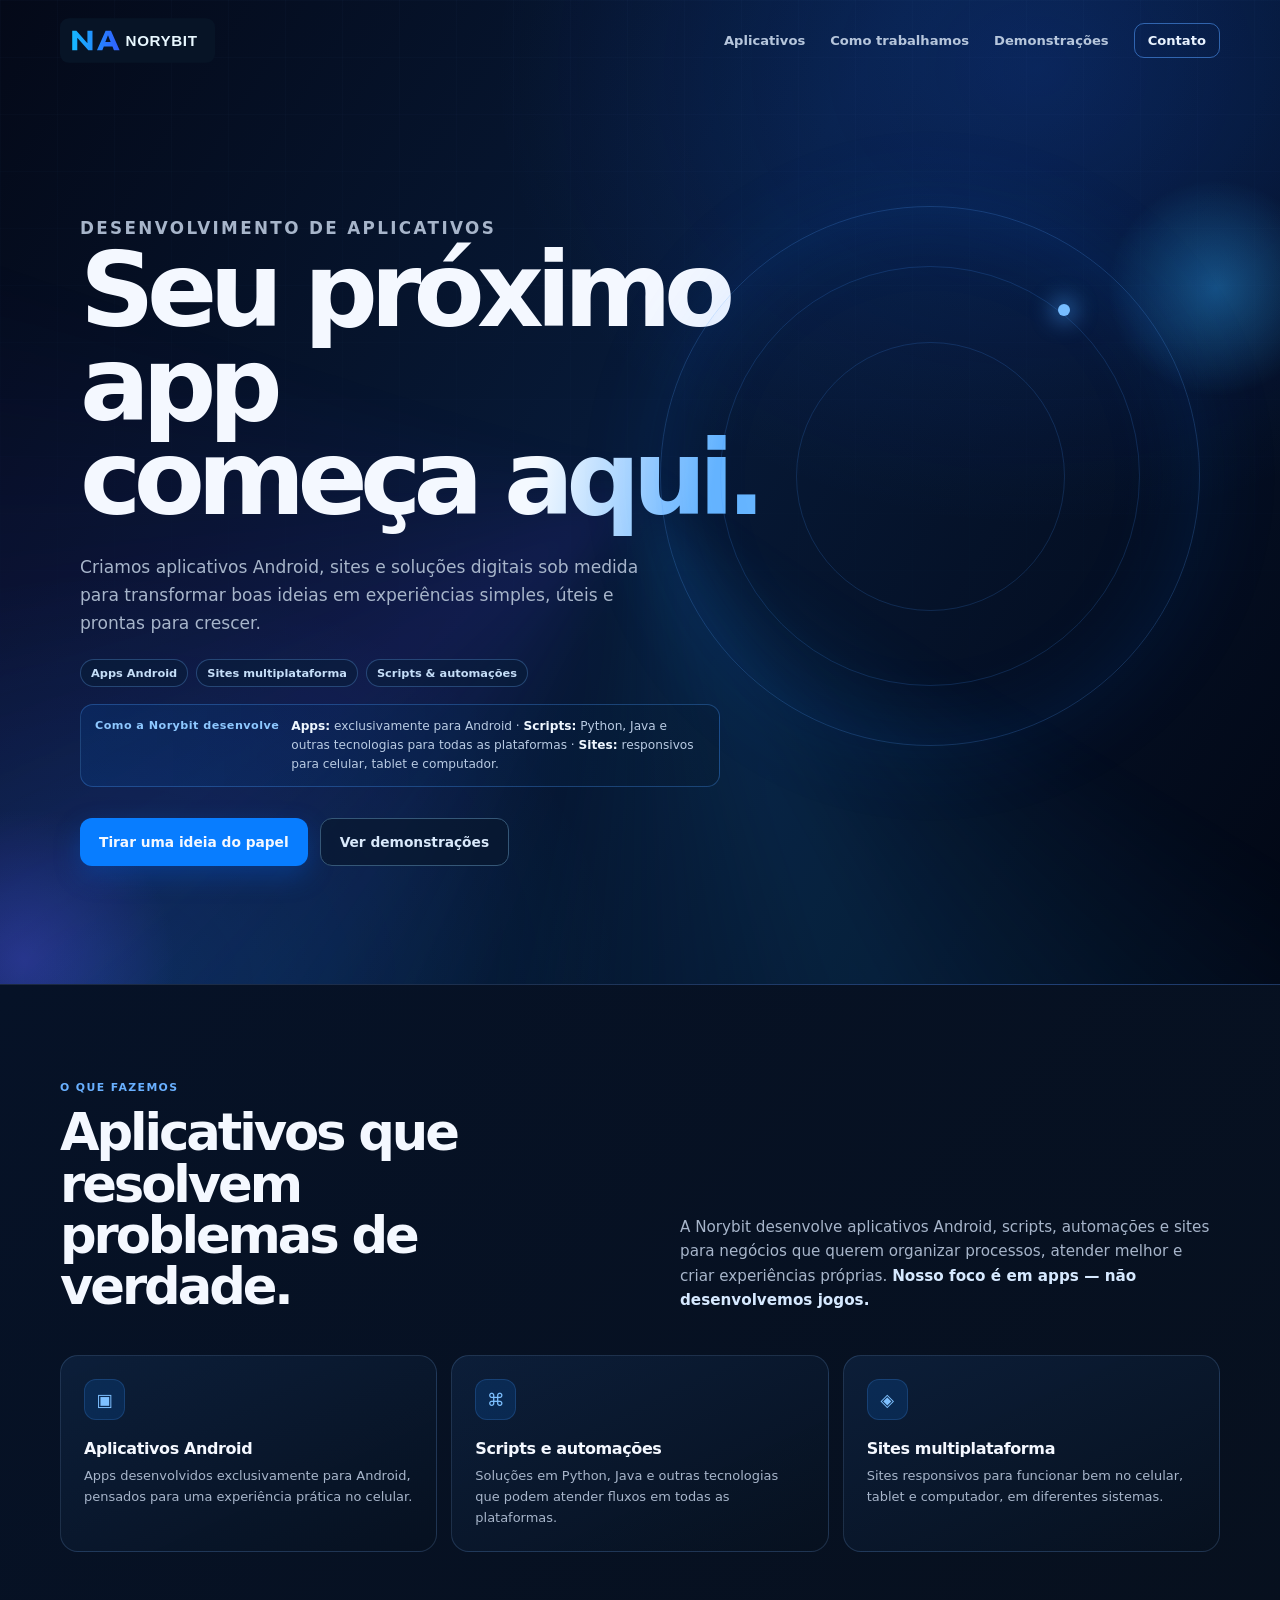
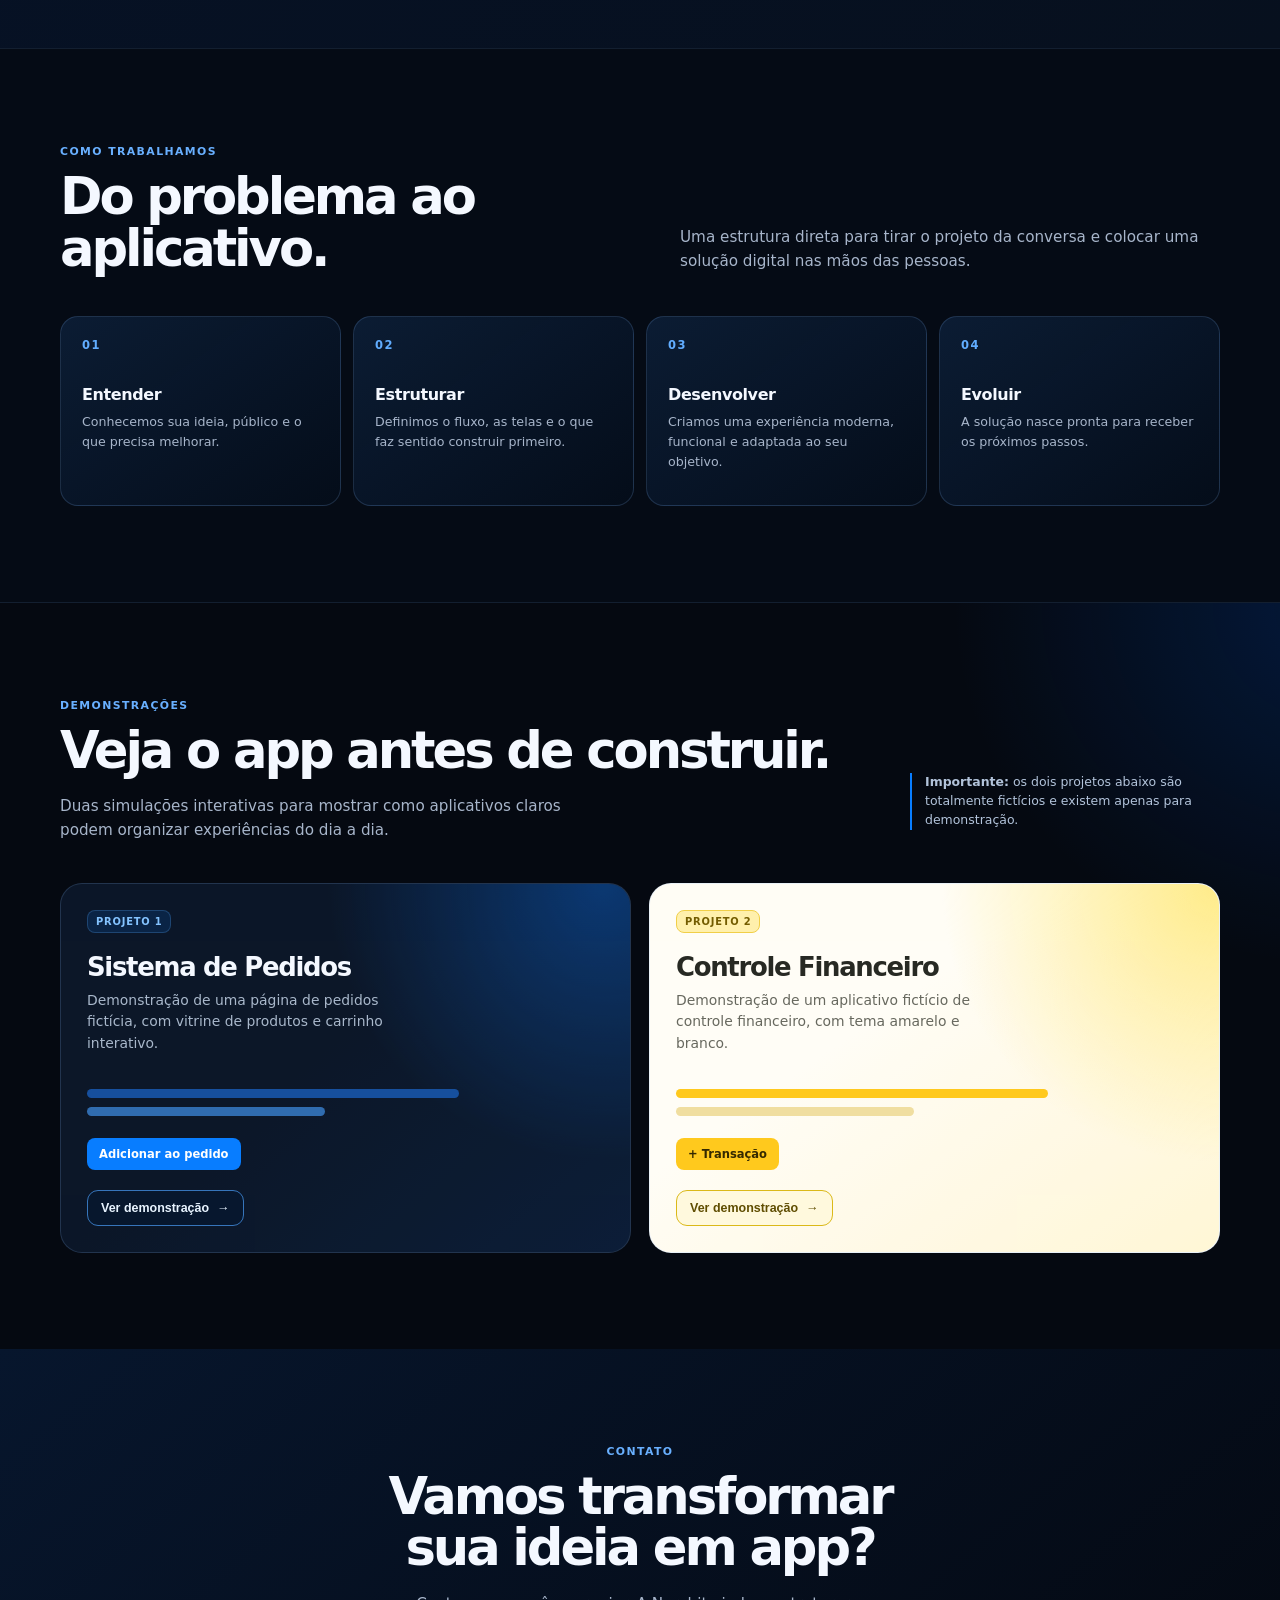
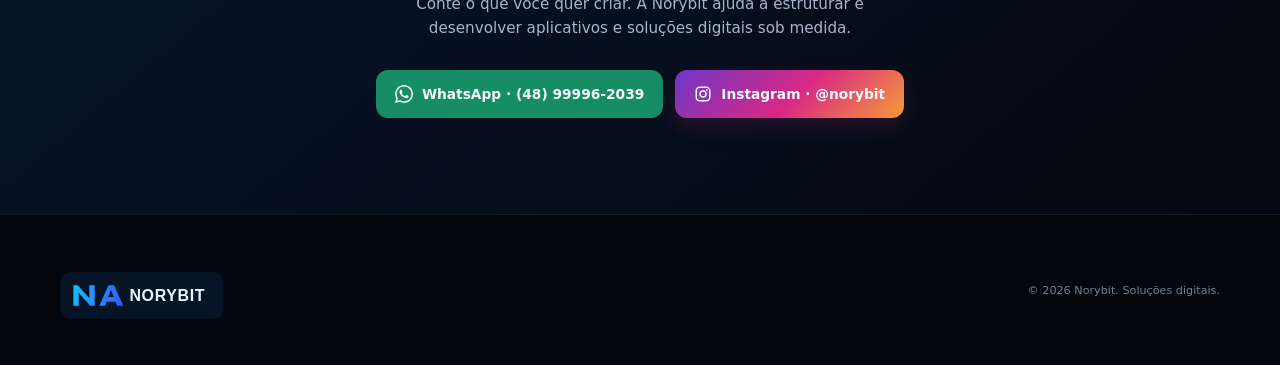
==== commit ffcf54e0: "Remove botão visual e ajusta logo" ====
--- a/index.html
+++ b/index.html
@@ -3,4 +3,4 @@
   <script type="application/ld+json">{"@context":"https://schema.org","@type":"WebSite","name":"Norybit","alternateName":"Norybit Desenvolvimento","url":"https://norybit.github.io/Norybit/"}</script>
   <script type="application/ld+json">{"@context":"https://schema.org","@type":"Organization","name":"Norybit","url":"https://norybit.github.io/Norybit/","sameAs":["https://www.instagram.com/norybit/"],"contactPoint":{"@type":"ContactPoint","telephone":"+55-48-99996-2039","contactType":"customer service","availableLanguage":"pt-BR"}}</script>
   
-<link rel="stylesheet" href="norybit-base.css"><link rel="stylesheet" href="norybit-effects.css"></head><body><header class="hero" id="inicio"><div class="grid-bg"></div><div class="ambient-orb one" aria-hidden="true"></div><div class="ambient-orb two" aria-hidden="true"></div><button class="nory-touch-core" id="noryTouchCore" type="button" aria-label="Ativar efeito visual Norybit">✦</button><div class="shell nav"><a class="logo logo-lockup" href="#inicio" aria-label="Norybit, início"><span class="brand-logo-image" role="img" aria-label="Logo Norybit"></span></a><nav class="links" aria-label="Navegação"><a href="#aplicativos">Aplicativos</a><a href="#processo">Como trabalhamos</a><a href="#demonstracoes">Demonstrações</a><a href="#contato" class="nav-contact">Contato</a></nav></div><div class="shell"><aside class="capacity-notice" id="capacityNotice" role="status" hidden><span class="capacity-symbol">!</span><div><strong>Lista de pedidos cheia.</strong><p>No momento, não é possível fazer novos pedidos até a lista ser renovada. As demonstrações continuam disponíveis.</p></div></aside><aside class="availability-notice" id="availabilityNotice" role="status" hidden><span class="availability-symbol">!</span><div><strong>Atendimento indisponível no momento.</strong><p>Não estou atendendo agora. Tente novamente mais tarde. As demonstrações continuam disponíveis.</p></div></aside><div class="shell"><i class="orbit" aria-hidden="true"><b class="orb"></b></i><div class="hero-content"><p class="eyebrow">Desenvolvimento de aplicativos</p><h1>Seu próximo app<br>começa <span>aqui.</span></h1><p class="hero-lead">Criamos aplicativos Android, sites e soluções digitais sob medida para transformar boas ideias em experiências simples, úteis e prontas para crescer.</p><div class="hero-chips" aria-label="Especialidades Norybit"><span>Apps Android</span><span>Sites multiplataforma</span><span>Scripts & automações</span></div><aside class="platform-notice" role="note"><strong>Como a Norybit desenvolve</strong><span><b>Apps:</b> exclusivamente para Android · <b>Scripts:</b> Python, Java e outras tecnologias para todas as plataformas · <b>Sites:</b> responsivos para celular, tablet e computador.</span></aside><div class="actions"><a class="button primary" href="#contato">Tirar uma ideia do papel</a><a class="button secondary" href="#demonstracoes">Ver demonstrações</a></div></div></div></header><section class="services" id="aplicativos"><div class="shell"><div class="section-split"><div><span class="section-tag">O que fazemos</span><h2 class="section-title">Aplicativos que resolvem<br>problemas de verdade.</h2></div><p class="section-intro">A Norybit desenvolve aplicativos Android, scripts, automações e sites para negócios que querem organizar processos, atender melhor e criar experiências próprias. <strong>Nosso foco é em apps — não desenvolvemos jogos.</strong></p></div><div class="services-grid"><article class="service"><div class="service-icon">▣</div><h3>Aplicativos Android</h3><p>Apps desenvolvidos exclusivamente para Android, pensados para uma experiência prática no celular.</p></article><article class="service"><div class="service-icon">⌘</div><h3>Scripts e automações</h3><p>Soluções em Python, Java e outras tecnologias que podem atender fluxos em todas as plataformas.</p></article><article class="service"><div class="service-icon">◈</div><h3>Sites multiplataforma</h3><p>Sites responsivos para funcionar bem no celular, tablet e computador, em diferentes sistemas.</p></article></div></div></section><section class="process" id="processo"><div class="shell"><div class="process-heading"><div><span class="section-tag">Como trabalhamos</span><h2 class="section-title">Do problema ao<br>aplicativo.</h2></div><p class="section-intro">Uma estrutura direta para tirar o projeto da conversa e colocar uma solução digital nas mãos das pessoas.</p></div><ol class="process-grid"><li><span>01</span><div><h3>Entender</h3><p>Conhecemos sua ideia, público e o que precisa melhorar.</p></div></li><li><span>02</span><div><h3>Estruturar</h3><p>Definimos o fluxo, as telas e o que faz sentido construir primeiro.</p></div></li><li><span>03</span><div><h3>Desenvolver</h3><p>Criamos uma experiência moderna, funcional e adaptada ao seu objetivo.</p></div></li><li><span>04</span><div><h3>Evoluir</h3><p>A solução nasce pronta para receber os próximos passos.</p></div></li></ol></div></section><section class="demos" id="demonstracoes"><div class="shell"><div class="demos-header"><div><span class="section-tag">Demonstrações</span><h2 class="section-title">Veja o app antes de construir.</h2><p class="section-intro">Duas simulações interativas para mostrar como aplicativos claros podem organizar experiências do dia a dia.</p></div><p class="demo-note"><strong>Importante:</strong> os dois projetos abaixo são totalmente fictícios e existem apenas para demonstração.</p></div><div class="demo-grid"><article class="demo-card orders"><span class="demo-label">Projeto 1</span><h3>Sistema de Pedidos</h3><p>Demonstração de uma página de pedidos fictícia, com vitrine de produtos e carrinho interativo.</p><div class="demo-ui" aria-hidden="true"><div class="fake-bar"></div><div class="fake-bar small"></div><span class="fake-button">Adicionar ao pedido</span></div><button class="demo-link" type="button" data-demo="orders" aria-label="Abrir demonstração do Sistema de Pedidos">Ver demonstração <b>→</b></button></article><article class="demo-card finance"><span class="demo-label">Projeto 2</span><h3>Controle Financeiro</h3><p>Demonstração de um aplicativo fictício de controle financeiro, com tema amarelo e branco.</p><div class="demo-ui" aria-hidden="true"><div class="fake-bar"></div><div class="fake-bar small"></div><span class="fake-button">+ Transação</span></div><button class="demo-link" type="button" data-demo="finance" aria-label="Abrir demonstração do Controle Financeiro">Ver demonstração <b>→</b></button></article></div></div></section><section class="contact" id="contato"><div class="shell"><span class="section-tag">Contato</span><h2 class="section-title">Vamos transformar<br>sua ideia em app?</h2><p class="section-intro">Conte o que você quer criar. A Norybit ajuda a estruturar e desenvolver aplicativos e soluções digitais sob medida.</p><div class="contact-box"><a class="button whatsapp managed-contact" data-contact="whatsapp" data-href="https://wa.me/5548999962039" href="https://wa.me/5548999962039" target="_blank" rel="noopener" aria-label="Falar com a Norybit pelo WhatsApp"><svg class="social-icon" viewBox="0 0 24 24" aria-hidden="true"><path fill="currentColor" d="M20.52 3.48A11.86 11.86 0 0 0 12.07 0C5.5 0 .16 5.34.16 11.91c0 2.1.55 4.15 1.59 5.95L.06 24l6.3-1.65a11.85 11.85 0 0 0 5.7 1.45h.01c6.57 0 11.91-5.34 11.91-11.91 0-3.18-1.24-6.16-3.46-8.41ZM12.07 21.8a9.86 9.86 0 0 1-5.03-1.38l-.36-.21-3.74.98 1-3.64-.24-.38a9.86 9.86 0 0 1-1.52-5.26c0-5.46 4.44-9.9 9.9-9.9 2.64 0 5.12 1.03 6.99 2.9a9.82 9.82 0 0 1 2.9 7c0 5.46-4.44 9.89-9.9 9.89Zm5.43-7.42c-.3-.15-1.77-.88-2.05-.98-.27-.1-.47-.15-.67.15-.2.3-.77.98-.94 1.18-.17.2-.35.22-.65.07-.3-.15-1.25-.46-2.38-1.47a8.95 8.95 0 0 1-1.65-2.05c-.17-.3-.02-.46.13-.61.14-.14.3-.35.45-.52.15-.17.2-.3.3-.5.1-.2.05-.37-.02-.52-.08-.15-.67-1.62-.92-2.22-.24-.58-.49-.5-.67-.5h-.57c-.2 0-.52.07-.8.37-.27.3-1.04 1.02-1.04 2.48 0 1.46 1.07 2.88 1.22 3.08.15.2 2.1 3.2 5.08 4.49.71.3 1.26.48 1.69.62.71.23 1.35.2 1.86.12.57-.08 1.77-.72 2.02-1.42.25-.7.25-1.3.17-1.42-.07-.13-.27-.2-.57-.35Z"/></svg><span>WhatsApp · (48) 99996-2039</span></a><a class="button instagram managed-contact" data-contact="instagram" data-href="https://www.instagram.com/norybit/" href="https://www.instagram.com/norybit/" target="_blank" rel="noopener" aria-label="Abrir Instagram da Norybit, usuário norybit"><svg class="social-icon" viewBox="0 0 24 24" aria-hidden="true"><path fill="currentColor" d="M7.78 2h8.44A5.79 5.79 0 0 1 22 7.78v8.44A5.79 5.79 0 0 1 16.22 22H7.78A5.79 5.79 0 0 1 2 16.22V7.78A5.79 5.79 0 0 1 7.78 2Zm-.19 2A3.58 3.58 0 0 0 4 7.59v8.82A3.58 3.58 0 0 0 7.59 20h8.82A3.58 3.58 0 0 0 20 16.41V7.59A3.58 3.58 0 0 0 16.41 4H7.59Zm9.65 1.5a1.26 1.26 0 1 1 0 2.52 1.26 1.26 0 0 1 0-2.52ZM12 7a5 5 0 1 1 0 10 5 5 0 0 1 0-10Zm0 2a3 3 0 1 0 0 6 3 3 0 0 0 0-6Z"/></svg><span>Instagram · @norybit</span></a></div></div></section><footer class="footer"><div class="shell footer-inner"><div class="footer-lockup"><span class="brand-logo-image" role="img" aria-label="Logo Norybit"></span></div><small>© 2026 Norybit. Soluções digitais.</small></div></footer><dialog class="standalone-modal" id="demoStandalone" aria-labelledby="demoTitle"><div class="demo-modal-head"><div><strong id="demoTitle">Demonstração</strong><span>Projeto fictício · funcionamento local</span></div><button type="button" class="demo-close" id="demoClose" aria-label="Fechar demonstração">×</button></div><iframe class="demo-frame" id="demoFrame" title="Demonstração Nexbit"></iframe></dialog><script src="norybit-app.js"></script></body></html>
+<link rel="stylesheet" href="norybit-base.css"><link rel="stylesheet" href="norybit-effects.css"></head><body><header class="hero" id="inicio"><div class="grid-bg"></div><div class="ambient-orb one" aria-hidden="true"></div><div class="ambient-orb two" aria-hidden="true"></div><div class="shell nav"><a class="logo logo-lockup" href="#inicio" aria-label="Norybit, início"><span class="brand-logo-image" role="img" aria-label="Logo Norybit"></span></a><nav class="links" aria-label="Navegação"><a href="#aplicativos">Aplicativos</a><a href="#processo">Como trabalhamos</a><a href="#demonstracoes">Demonstrações</a><a href="#contato" class="nav-contact">Contato</a></nav></div><div class="shell"><aside class="capacity-notice" id="capacityNotice" role="status" hidden><span class="capacity-symbol">!</span><div><strong>Lista de pedidos cheia.</strong><p>No momento, não é possível fazer novos pedidos até a lista ser renovada. As demonstrações continuam disponíveis.</p></div></aside><aside class="availability-notice" id="availabilityNotice" role="status" hidden><span class="availability-symbol">!</span><div><strong>Atendimento indisponível no momento.</strong><p>Não estou atendendo agora. Tente novamente mais tarde. As demonstrações continuam disponíveis.</p></div></aside><div class="shell"><i class="orbit" aria-hidden="true"><b class="orb"></b></i><div class="hero-content"><p class="eyebrow">Desenvolvimento de aplicativos</p><h1>Seu próximo app<br>começa <span>aqui.</span></h1><p class="hero-lead">Criamos aplicativos Android, sites e soluções digitais sob medida para transformar boas ideias em experiências simples, úteis e prontas para crescer.</p><div class="hero-chips" aria-label="Especialidades Norybit"><span>Apps Android</span><span>Sites multiplataforma</span><span>Scripts & automações</span></div><aside class="platform-notice" role="note"><strong>Como a Norybit desenvolve</strong><span><b>Apps:</b> exclusivamente para Android · <b>Scripts:</b> Python, Java e outras tecnologias para todas as plataformas · <b>Sites:</b> responsivos para celular, tablet e computador.</span></aside><div class="actions"><a class="button primary" href="#contato">Tirar uma ideia do papel</a><a class="button secondary" href="#demonstracoes">Ver demonstrações</a></div></div></div></header><section class="services" id="aplicativos"><div class="shell"><div class="section-split"><div><span class="section-tag">O que fazemos</span><h2 class="section-title">Aplicativos que resolvem<br>problemas de verdade.</h2></div><p class="section-intro">A Norybit desenvolve aplicativos Android, scripts, automações e sites para negócios que querem organizar processos, atender melhor e criar experiências próprias. <strong>Nosso foco é em apps — não desenvolvemos jogos.</strong></p></div><div class="services-grid"><article class="service"><div class="service-icon">▣</div><h3>Aplicativos Android</h3><p>Apps desenvolvidos exclusivamente para Android, pensados para uma experiência prática no celular.</p></article><article class="service"><div class="service-icon">⌘</div><h3>Scripts e automações</h3><p>Soluções em Python, Java e outras tecnologias que podem atender fluxos em todas as plataformas.</p></article><article class="service"><div class="service-icon">◈</div><h3>Sites multiplataforma</h3><p>Sites responsivos para funcionar bem no celular, tablet e computador, em diferentes sistemas.</p></article></div></div></section><section class="process" id="processo"><div class="shell"><div class="process-heading"><div><span class="section-tag">Como trabalhamos</span><h2 class="section-title">Do problema ao<br>aplicativo.</h2></div><p class="section-intro">Uma estrutura direta para tirar o projeto da conversa e colocar uma solução digital nas mãos das pessoas.</p></div><ol class="process-grid"><li><span>01</span><div><h3>Entender</h3><p>Conhecemos sua ideia, público e o que precisa melhorar.</p></div></li><li><span>02</span><div><h3>Estruturar</h3><p>Definimos o fluxo, as telas e o que faz sentido construir primeiro.</p></div></li><li><span>03</span><div><h3>Desenvolver</h3><p>Criamos uma experiência moderna, funcional e adaptada ao seu objetivo.</p></div></li><li><span>04</span><div><h3>Evoluir</h3><p>A solução nasce pronta para receber os próximos passos.</p></div></li></ol></div></section><section class="demos" id="demonstracoes"><div class="shell"><div class="demos-header"><div><span class="section-tag">Demonstrações</span><h2 class="section-title">Veja o app antes de construir.</h2><p class="section-intro">Duas simulações interativas para mostrar como aplicativos claros podem organizar experiências do dia a dia.</p></div><p class="demo-note"><strong>Importante:</strong> os dois projetos abaixo são totalmente fictícios e existem apenas para demonstração.</p></div><div class="demo-grid"><article class="demo-card orders"><span class="demo-label">Projeto 1</span><h3>Sistema de Pedidos</h3><p>Demonstração de uma página de pedidos fictícia, com vitrine de produtos e carrinho interativo.</p><div class="demo-ui" aria-hidden="true"><div class="fake-bar"></div><div class="fake-bar small"></div><span class="fake-button">Adicionar ao pedido</span></div><button class="demo-link" type="button" data-demo="orders" aria-label="Abrir demonstração do Sistema de Pedidos">Ver demonstração <b>→</b></button></article><article class="demo-card finance"><span class="demo-label">Projeto 2</span><h3>Controle Financeiro</h3><p>Demonstração de um aplicativo fictício de controle financeiro, com tema amarelo e branco.</p><div class="demo-ui" aria-hidden="true"><div class="fake-bar"></div><div class="fake-bar small"></div><span class="fake-button">+ Transação</span></div><button class="demo-link" type="button" data-demo="finance" aria-label="Abrir demonstração do Controle Financeiro">Ver demonstração <b>→</b></button></article></div></div></section><section class="contact" id="contato"><div class="shell"><span class="section-tag">Contato</span><h2 class="section-title">Vamos transformar<br>sua ideia em app?</h2><p class="section-intro">Conte o que você quer criar. A Norybit ajuda a estruturar e desenvolver aplicativos e soluções digitais sob medida.</p><div class="contact-box"><a class="button whatsapp managed-contact" data-contact="whatsapp" data-href="https://wa.me/5548999962039" href="https://wa.me/5548999962039" target="_blank" rel="noopener" aria-label="Falar com a Norybit pelo WhatsApp"><svg class="social-icon" viewBox="0 0 24 24" aria-hidden="true"><path fill="currentColor" d="M20.52 3.48A11.86 11.86 0 0 0 12.07 0C5.5 0 .16 5.34.16 11.91c0 2.1.55 4.15 1.59 5.95L.06 24l6.3-1.65a11.85 11.85 0 0 0 5.7 1.45h.01c6.57 0 11.91-5.34 11.91-11.91 0-3.18-1.24-6.16-3.46-8.41ZM12.07 21.8a9.86 9.86 0 0 1-5.03-1.38l-.36-.21-3.74.98 1-3.64-.24-.38a9.86 9.86 0 0 1-1.52-5.26c0-5.46 4.44-9.9 9.9-9.9 2.64 0 5.12 1.03 6.99 2.9a9.82 9.82 0 0 1 2.9 7c0 5.46-4.44 9.89-9.9 9.89Zm5.43-7.42c-.3-.15-1.77-.88-2.05-.98-.27-.1-.47-.15-.67.15-.2.3-.77.98-.94 1.18-.17.2-.35.22-.65.07-.3-.15-1.25-.46-2.38-1.47a8.95 8.95 0 0 1-1.65-2.05c-.17-.3-.02-.46.13-.61.14-.14.3-.35.45-.52.15-.17.2-.3.3-.5.1-.2.05-.37-.02-.52-.08-.15-.67-1.62-.92-2.22-.24-.58-.49-.5-.67-.5h-.57c-.2 0-.52.07-.8.37-.27.3-1.04 1.02-1.04 2.48 0 1.46 1.07 2.88 1.22 3.08.15.2 2.1 3.2 5.08 4.49.71.3 1.26.48 1.69.62.71.23 1.35.2 1.86.12.57-.08 1.77-.72 2.02-1.42.25-.7.25-1.3.17-1.42-.07-.13-.27-.2-.57-.35Z"/></svg><span>WhatsApp · (48) 99996-2039</span></a><a class="button instagram managed-contact" data-contact="instagram" data-href="https://www.instagram.com/norybit/" href="https://www.instagram.com/norybit/" target="_blank" rel="noopener" aria-label="Abrir Instagram da Norybit, usuário norybit"><svg class="social-icon" viewBox="0 0 24 24" aria-hidden="true"><path fill="currentColor" d="M7.78 2h8.44A5.79 5.79 0 0 1 22 7.78v8.44A5.79 5.79 0 0 1 16.22 22H7.78A5.79 5.79 0 0 1 2 16.22V7.78A5.79 5.79 0 0 1 7.78 2Zm-.19 2A3.58 3.58 0 0 0 4 7.59v8.82A3.58 3.58 0 0 0 7.59 20h8.82A3.58 3.58 0 0 0 20 16.41V7.59A3.58 3.58 0 0 0 16.41 4H7.59Zm9.65 1.5a1.26 1.26 0 1 1 0 2.52 1.26 1.26 0 0 1 0-2.52ZM12 7a5 5 0 1 1 0 10 5 5 0 0 1 0-10Zm0 2a3 3 0 1 0 0 6 3 3 0 0 0 0-6Z"/></svg><span>Instagram · @norybit</span></a></div></div></section><footer class="footer"><div class="shell footer-inner"><div class="footer-lockup"><span class="brand-logo-image" role="img" aria-label="Logo Norybit"></span></div><small>© 2026 Norybit. Soluções digitais.</small></div></footer><dialog class="standalone-modal" id="demoStandalone" aria-labelledby="demoTitle"><div class="demo-modal-head"><div><strong id="demoTitle">Demonstração</strong><span>Projeto fictício · funcionamento local</span></div><button type="button" class="demo-close" id="demoClose" aria-label="Fechar demonstração">×</button></div><iframe class="demo-frame" id="demoFrame" title="Demonstração Nexbit"></iframe></dialog><script src="norybit-app.js"></script></body></html>
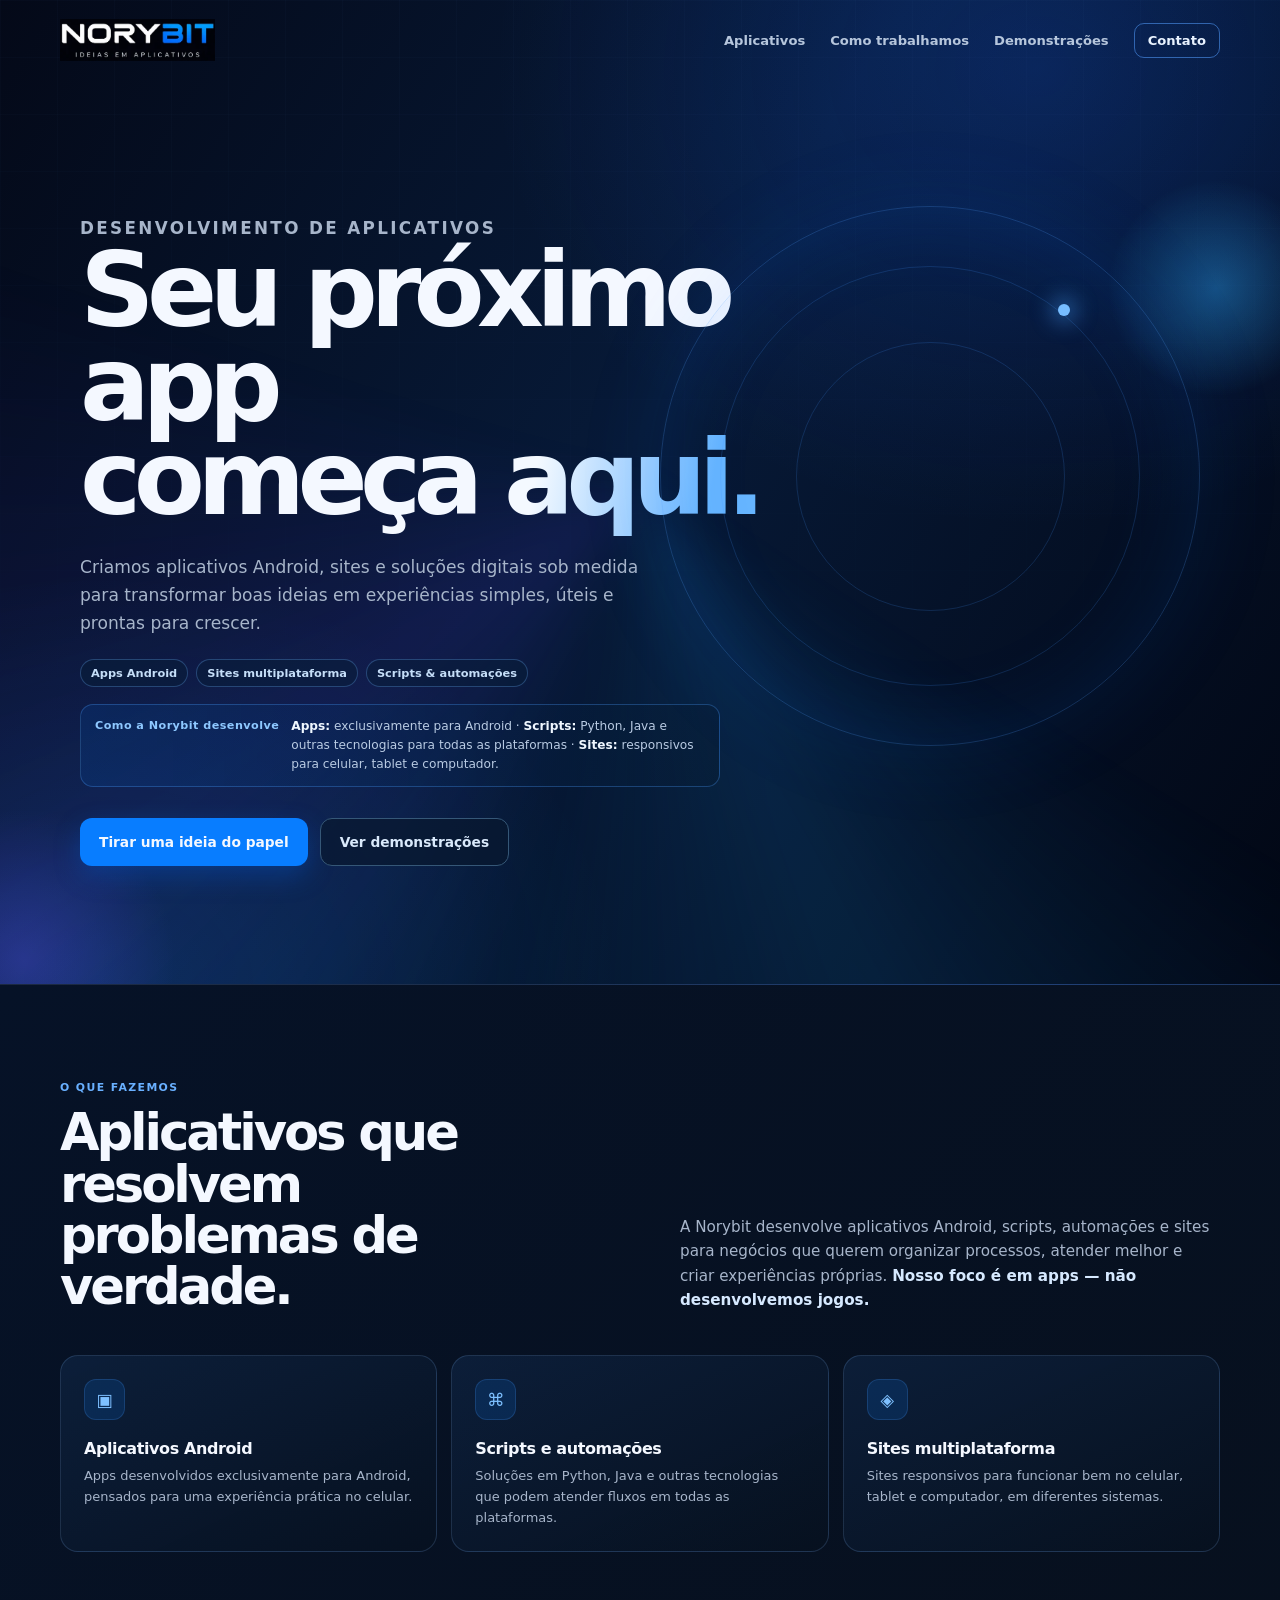
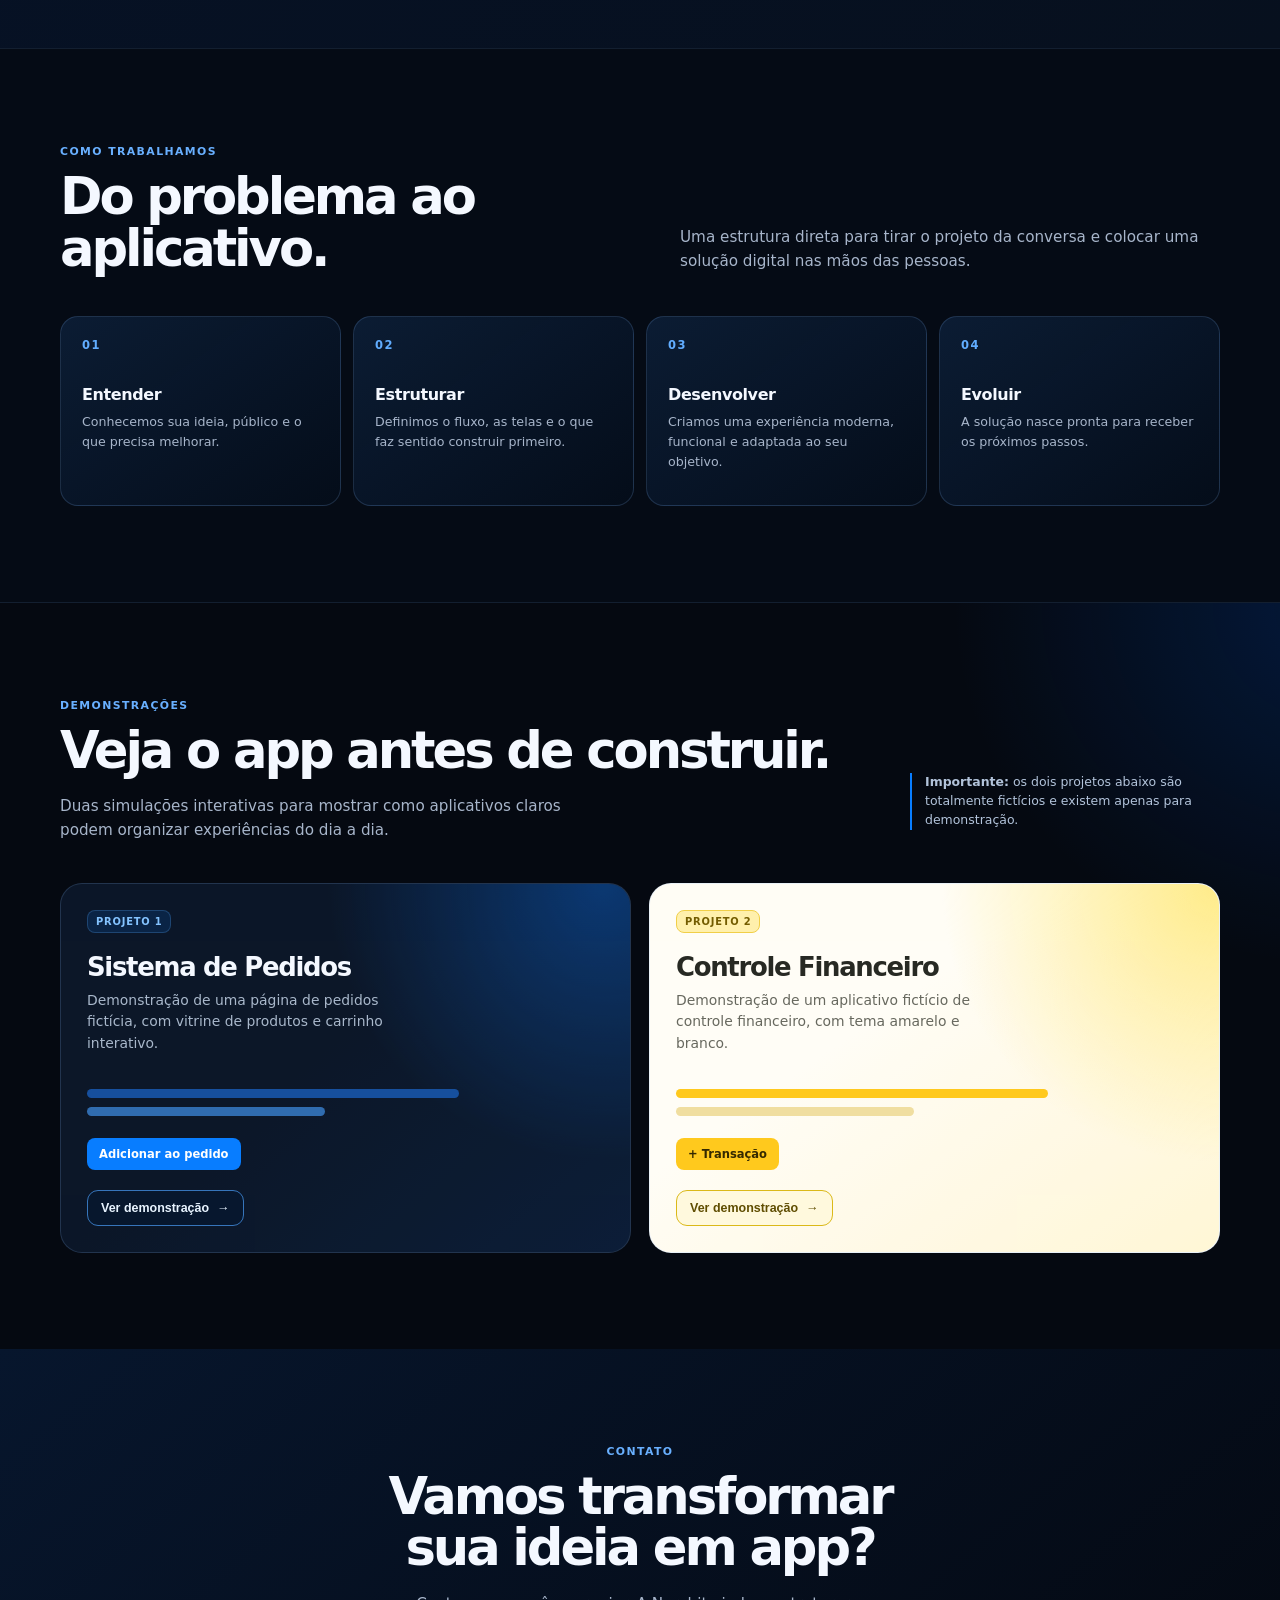
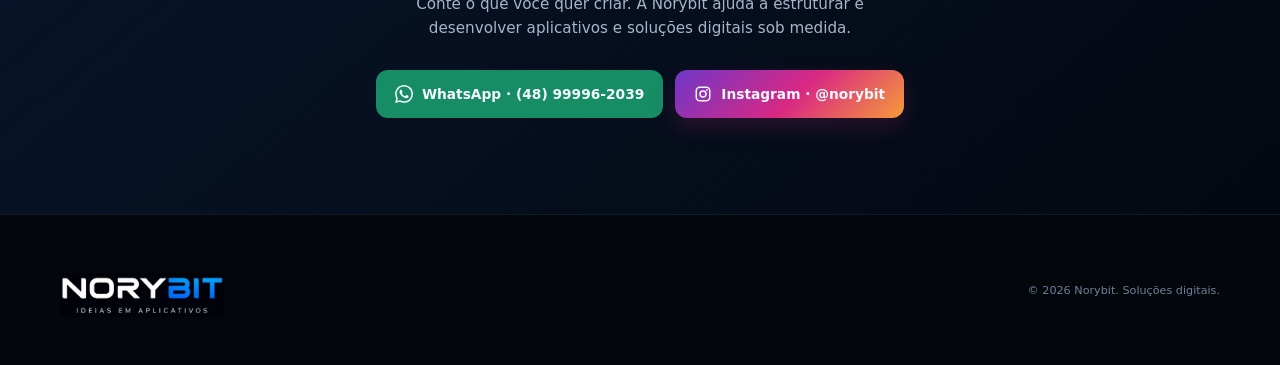
==== commit 13c3f5cc: "Aplica logo oficial e remove botão" ====
--- a/index.html
+++ b/index.html
@@ -3,4 +3,4 @@
   <script type="application/ld+json">{"@context":"https://schema.org","@type":"WebSite","name":"Norybit","alternateName":"Norybit Desenvolvimento","url":"https://norybit.github.io/Norybit/"}</script>
   <script type="application/ld+json">{"@context":"https://schema.org","@type":"Organization","name":"Norybit","url":"https://norybit.github.io/Norybit/","sameAs":["https://www.instagram.com/norybit/"],"contactPoint":{"@type":"ContactPoint","telephone":"+55-48-99996-2039","contactType":"customer service","availableLanguage":"pt-BR"}}</script>
   
-<link rel="stylesheet" href="norybit-base.css"><link rel="stylesheet" href="norybit-effects.css"></head><body><header class="hero" id="inicio"><div class="grid-bg"></div><div class="ambient-orb one" aria-hidden="true"></div><div class="ambient-orb two" aria-hidden="true"></div><div class="shell nav"><a class="logo logo-lockup" href="#inicio" aria-label="Norybit, início"><span class="brand-logo-image" role="img" aria-label="Logo Norybit"></span></a><nav class="links" aria-label="Navegação"><a href="#aplicativos">Aplicativos</a><a href="#processo">Como trabalhamos</a><a href="#demonstracoes">Demonstrações</a><a href="#contato" class="nav-contact">Contato</a></nav></div><div class="shell"><aside class="capacity-notice" id="capacityNotice" role="status" hidden><span class="capacity-symbol">!</span><div><strong>Lista de pedidos cheia.</strong><p>No momento, não é possível fazer novos pedidos até a lista ser renovada. As demonstrações continuam disponíveis.</p></div></aside><aside class="availability-notice" id="availabilityNotice" role="status" hidden><span class="availability-symbol">!</span><div><strong>Atendimento indisponível no momento.</strong><p>Não estou atendendo agora. Tente novamente mais tarde. As demonstrações continuam disponíveis.</p></div></aside><div class="shell"><i class="orbit" aria-hidden="true"><b class="orb"></b></i><div class="hero-content"><p class="eyebrow">Desenvolvimento de aplicativos</p><h1>Seu próximo app<br>começa <span>aqui.</span></h1><p class="hero-lead">Criamos aplicativos Android, sites e soluções digitais sob medida para transformar boas ideias em experiências simples, úteis e prontas para crescer.</p><div class="hero-chips" aria-label="Especialidades Norybit"><span>Apps Android</span><span>Sites multiplataforma</span><span>Scripts & automações</span></div><aside class="platform-notice" role="note"><strong>Como a Norybit desenvolve</strong><span><b>Apps:</b> exclusivamente para Android · <b>Scripts:</b> Python, Java e outras tecnologias para todas as plataformas · <b>Sites:</b> responsivos para celular, tablet e computador.</span></aside><div class="actions"><a class="button primary" href="#contato">Tirar uma ideia do papel</a><a class="button secondary" href="#demonstracoes">Ver demonstrações</a></div></div></div></header><section class="services" id="aplicativos"><div class="shell"><div class="section-split"><div><span class="section-tag">O que fazemos</span><h2 class="section-title">Aplicativos que resolvem<br>problemas de verdade.</h2></div><p class="section-intro">A Norybit desenvolve aplicativos Android, scripts, automações e sites para negócios que querem organizar processos, atender melhor e criar experiências próprias. <strong>Nosso foco é em apps — não desenvolvemos jogos.</strong></p></div><div class="services-grid"><article class="service"><div class="service-icon">▣</div><h3>Aplicativos Android</h3><p>Apps desenvolvidos exclusivamente para Android, pensados para uma experiência prática no celular.</p></article><article class="service"><div class="service-icon">⌘</div><h3>Scripts e automações</h3><p>Soluções em Python, Java e outras tecnologias que podem atender fluxos em todas as plataformas.</p></article><article class="service"><div class="service-icon">◈</div><h3>Sites multiplataforma</h3><p>Sites responsivos para funcionar bem no celular, tablet e computador, em diferentes sistemas.</p></article></div></div></section><section class="process" id="processo"><div class="shell"><div class="process-heading"><div><span class="section-tag">Como trabalhamos</span><h2 class="section-title">Do problema ao<br>aplicativo.</h2></div><p class="section-intro">Uma estrutura direta para tirar o projeto da conversa e colocar uma solução digital nas mãos das pessoas.</p></div><ol class="process-grid"><li><span>01</span><div><h3>Entender</h3><p>Conhecemos sua ideia, público e o que precisa melhorar.</p></div></li><li><span>02</span><div><h3>Estruturar</h3><p>Definimos o fluxo, as telas e o que faz sentido construir primeiro.</p></div></li><li><span>03</span><div><h3>Desenvolver</h3><p>Criamos uma experiência moderna, funcional e adaptada ao seu objetivo.</p></div></li><li><span>04</span><div><h3>Evoluir</h3><p>A solução nasce pronta para receber os próximos passos.</p></div></li></ol></div></section><section class="demos" id="demonstracoes"><div class="shell"><div class="demos-header"><div><span class="section-tag">Demonstrações</span><h2 class="section-title">Veja o app antes de construir.</h2><p class="section-intro">Duas simulações interativas para mostrar como aplicativos claros podem organizar experiências do dia a dia.</p></div><p class="demo-note"><strong>Importante:</strong> os dois projetos abaixo são totalmente fictícios e existem apenas para demonstração.</p></div><div class="demo-grid"><article class="demo-card orders"><span class="demo-label">Projeto 1</span><h3>Sistema de Pedidos</h3><p>Demonstração de uma página de pedidos fictícia, com vitrine de produtos e carrinho interativo.</p><div class="demo-ui" aria-hidden="true"><div class="fake-bar"></div><div class="fake-bar small"></div><span class="fake-button">Adicionar ao pedido</span></div><button class="demo-link" type="button" data-demo="orders" aria-label="Abrir demonstração do Sistema de Pedidos">Ver demonstração <b>→</b></button></article><article class="demo-card finance"><span class="demo-label">Projeto 2</span><h3>Controle Financeiro</h3><p>Demonstração de um aplicativo fictício de controle financeiro, com tema amarelo e branco.</p><div class="demo-ui" aria-hidden="true"><div class="fake-bar"></div><div class="fake-bar small"></div><span class="fake-button">+ Transação</span></div><button class="demo-link" type="button" data-demo="finance" aria-label="Abrir demonstração do Controle Financeiro">Ver demonstração <b>→</b></button></article></div></div></section><section class="contact" id="contato"><div class="shell"><span class="section-tag">Contato</span><h2 class="section-title">Vamos transformar<br>sua ideia em app?</h2><p class="section-intro">Conte o que você quer criar. A Norybit ajuda a estruturar e desenvolver aplicativos e soluções digitais sob medida.</p><div class="contact-box"><a class="button whatsapp managed-contact" data-contact="whatsapp" data-href="https://wa.me/5548999962039" href="https://wa.me/5548999962039" target="_blank" rel="noopener" aria-label="Falar com a Norybit pelo WhatsApp"><svg class="social-icon" viewBox="0 0 24 24" aria-hidden="true"><path fill="currentColor" d="M20.52 3.48A11.86 11.86 0 0 0 12.07 0C5.5 0 .16 5.34.16 11.91c0 2.1.55 4.15 1.59 5.95L.06 24l6.3-1.65a11.85 11.85 0 0 0 5.7 1.45h.01c6.57 0 11.91-5.34 11.91-11.91 0-3.18-1.24-6.16-3.46-8.41ZM12.07 21.8a9.86 9.86 0 0 1-5.03-1.38l-.36-.21-3.74.98 1-3.64-.24-.38a9.86 9.86 0 0 1-1.52-5.26c0-5.46 4.44-9.9 9.9-9.9 2.64 0 5.12 1.03 6.99 2.9a9.82 9.82 0 0 1 2.9 7c0 5.46-4.44 9.89-9.9 9.89Zm5.43-7.42c-.3-.15-1.77-.88-2.05-.98-.27-.1-.47-.15-.67.15-.2.3-.77.98-.94 1.18-.17.2-.35.22-.65.07-.3-.15-1.25-.46-2.38-1.47a8.95 8.95 0 0 1-1.65-2.05c-.17-.3-.02-.46.13-.61.14-.14.3-.35.45-.52.15-.17.2-.3.3-.5.1-.2.05-.37-.02-.52-.08-.15-.67-1.62-.92-2.22-.24-.58-.49-.5-.67-.5h-.57c-.2 0-.52.07-.8.37-.27.3-1.04 1.02-1.04 2.48 0 1.46 1.07 2.88 1.22 3.08.15.2 2.1 3.2 5.08 4.49.71.3 1.26.48 1.69.62.71.23 1.35.2 1.86.12.57-.08 1.77-.72 2.02-1.42.25-.7.25-1.3.17-1.42-.07-.13-.27-.2-.57-.35Z"/></svg><span>WhatsApp · (48) 99996-2039</span></a><a class="button instagram managed-contact" data-contact="instagram" data-href="https://www.instagram.com/norybit/" href="https://www.instagram.com/norybit/" target="_blank" rel="noopener" aria-label="Abrir Instagram da Norybit, usuário norybit"><svg class="social-icon" viewBox="0 0 24 24" aria-hidden="true"><path fill="currentColor" d="M7.78 2h8.44A5.79 5.79 0 0 1 22 7.78v8.44A5.79 5.79 0 0 1 16.22 22H7.78A5.79 5.79 0 0 1 2 16.22V7.78A5.79 5.79 0 0 1 7.78 2Zm-.19 2A3.58 3.58 0 0 0 4 7.59v8.82A3.58 3.58 0 0 0 7.59 20h8.82A3.58 3.58 0 0 0 20 16.41V7.59A3.58 3.58 0 0 0 16.41 4H7.59Zm9.65 1.5a1.26 1.26 0 1 1 0 2.52 1.26 1.26 0 0 1 0-2.52ZM12 7a5 5 0 1 1 0 10 5 5 0 0 1 0-10Zm0 2a3 3 0 1 0 0 6 3 3 0 0 0 0-6Z"/></svg><span>Instagram · @norybit</span></a></div></div></section><footer class="footer"><div class="shell footer-inner"><div class="footer-lockup"><span class="brand-logo-image" role="img" aria-label="Logo Norybit"></span></div><small>© 2026 Norybit. Soluções digitais.</small></div></footer><dialog class="standalone-modal" id="demoStandalone" aria-labelledby="demoTitle"><div class="demo-modal-head"><div><strong id="demoTitle">Demonstração</strong><span>Projeto fictício · funcionamento local</span></div><button type="button" class="demo-close" id="demoClose" aria-label="Fechar demonstração">×</button></div><iframe class="demo-frame" id="demoFrame" title="Demonstração Nexbit"></iframe></dialog><script src="norybit-app.js"></script></body></html>
+<link rel="stylesheet" href="norybit-base-v2.css"><link rel="stylesheet" href="norybit-effects.css"></head><body><header class="hero" id="inicio"><div class="grid-bg"></div><div class="ambient-orb one" aria-hidden="true"></div><div class="ambient-orb two" aria-hidden="true"></div><div class="shell nav"><a class="logo logo-lockup" href="#inicio" aria-label="Norybit, início"><span class="brand-logo-image" role="img" aria-label="Logo Norybit"></span></a><nav class="links" aria-label="Navegação"><a href="#aplicativos">Aplicativos</a><a href="#processo">Como trabalhamos</a><a href="#demonstracoes">Demonstrações</a><a href="#contato" class="nav-contact">Contato</a></nav></div><div class="shell"><aside class="capacity-notice" id="capacityNotice" role="status" hidden><span class="capacity-symbol">!</span><div><strong>Lista de pedidos cheia.</strong><p>No momento, não é possível fazer novos pedidos até a lista ser renovada. As demonstrações continuam disponíveis.</p></div></aside><aside class="availability-notice" id="availabilityNotice" role="status" hidden><span class="availability-symbol">!</span><div><strong>Atendimento indisponível no momento.</strong><p>Não estou atendendo agora. Tente novamente mais tarde. As demonstrações continuam disponíveis.</p></div></aside><div class="shell"><i class="orbit" aria-hidden="true"><b class="orb"></b></i><div class="hero-content"><p class="eyebrow">Desenvolvimento de aplicativos</p><h1>Seu próximo app<br>começa <span>aqui.</span></h1><p class="hero-lead">Criamos aplicativos Android, sites e soluções digitais sob medida para transformar boas ideias em experiências simples, úteis e prontas para crescer.</p><div class="hero-chips" aria-label="Especialidades Norybit"><span>Apps Android</span><span>Sites multiplataforma</span><span>Scripts & automações</span></div><aside class="platform-notice" role="note"><strong>Como a Norybit desenvolve</strong><span><b>Apps:</b> exclusivamente para Android · <b>Scripts:</b> Python, Java e outras tecnologias para todas as plataformas · <b>Sites:</b> responsivos para celular, tablet e computador.</span></aside><div class="actions"><a class="button primary" href="#contato">Tirar uma ideia do papel</a><a class="button secondary" href="#demonstracoes">Ver demonstrações</a></div></div></div></header><section class="services" id="aplicativos"><div class="shell"><div class="section-split"><div><span class="section-tag">O que fazemos</span><h2 class="section-title">Aplicativos que resolvem<br>problemas de verdade.</h2></div><p class="section-intro">A Norybit desenvolve aplicativos Android, scripts, automações e sites para negócios que querem organizar processos, atender melhor e criar experiências próprias. <strong>Nosso foco é em apps — não desenvolvemos jogos.</strong></p></div><div class="services-grid"><article class="service"><div class="service-icon">▣</div><h3>Aplicativos Android</h3><p>Apps desenvolvidos exclusivamente para Android, pensados para uma experiência prática no celular.</p></article><article class="service"><div class="service-icon">⌘</div><h3>Scripts e automações</h3><p>Soluções em Python, Java e outras tecnologias que podem atender fluxos em todas as plataformas.</p></article><article class="service"><div class="service-icon">◈</div><h3>Sites multiplataforma</h3><p>Sites responsivos para funcionar bem no celular, tablet e computador, em diferentes sistemas.</p></article></div></div></section><section class="process" id="processo"><div class="shell"><div class="process-heading"><div><span class="section-tag">Como trabalhamos</span><h2 class="section-title">Do problema ao<br>aplicativo.</h2></div><p class="section-intro">Uma estrutura direta para tirar o projeto da conversa e colocar uma solução digital nas mãos das pessoas.</p></div><ol class="process-grid"><li><span>01</span><div><h3>Entender</h3><p>Conhecemos sua ideia, público e o que precisa melhorar.</p></div></li><li><span>02</span><div><h3>Estruturar</h3><p>Definimos o fluxo, as telas e o que faz sentido construir primeiro.</p></div></li><li><span>03</span><div><h3>Desenvolver</h3><p>Criamos uma experiência moderna, funcional e adaptada ao seu objetivo.</p></div></li><li><span>04</span><div><h3>Evoluir</h3><p>A solução nasce pronta para receber os próximos passos.</p></div></li></ol></div></section><section class="demos" id="demonstracoes"><div class="shell"><div class="demos-header"><div><span class="section-tag">Demonstrações</span><h2 class="section-title">Veja o app antes de construir.</h2><p class="section-intro">Duas simulações interativas para mostrar como aplicativos claros podem organizar experiências do dia a dia.</p></div><p class="demo-note"><strong>Importante:</strong> os dois projetos abaixo são totalmente fictícios e existem apenas para demonstração.</p></div><div class="demo-grid"><article class="demo-card orders"><span class="demo-label">Projeto 1</span><h3>Sistema de Pedidos</h3><p>Demonstração de uma página de pedidos fictícia, com vitrine de produtos e carrinho interativo.</p><div class="demo-ui" aria-hidden="true"><div class="fake-bar"></div><div class="fake-bar small"></div><span class="fake-button">Adicionar ao pedido</span></div><button class="demo-link" type="button" data-demo="orders" aria-label="Abrir demonstração do Sistema de Pedidos">Ver demonstração <b>→</b></button></article><article class="demo-card finance"><span class="demo-label">Projeto 2</span><h3>Controle Financeiro</h3><p>Demonstração de um aplicativo fictício de controle financeiro, com tema amarelo e branco.</p><div class="demo-ui" aria-hidden="true"><div class="fake-bar"></div><div class="fake-bar small"></div><span class="fake-button">+ Transação</span></div><button class="demo-link" type="button" data-demo="finance" aria-label="Abrir demonstração do Controle Financeiro">Ver demonstração <b>→</b></button></article></div></div></section><section class="contact" id="contato"><div class="shell"><span class="section-tag">Contato</span><h2 class="section-title">Vamos transformar<br>sua ideia em app?</h2><p class="section-intro">Conte o que você quer criar. A Norybit ajuda a estruturar e desenvolver aplicativos e soluções digitais sob medida.</p><div class="contact-box"><a class="button whatsapp managed-contact" data-contact="whatsapp" data-href="https://wa.me/5548999962039" href="https://wa.me/5548999962039" target="_blank" rel="noopener" aria-label="Falar com a Norybit pelo WhatsApp"><svg class="social-icon" viewBox="0 0 24 24" aria-hidden="true"><path fill="currentColor" d="M20.52 3.48A11.86 11.86 0 0 0 12.07 0C5.5 0 .16 5.34.16 11.91c0 2.1.55 4.15 1.59 5.95L.06 24l6.3-1.65a11.85 11.85 0 0 0 5.7 1.45h.01c6.57 0 11.91-5.34 11.91-11.91 0-3.18-1.24-6.16-3.46-8.41ZM12.07 21.8a9.86 9.86 0 0 1-5.03-1.38l-.36-.21-3.74.98 1-3.64-.24-.38a9.86 9.86 0 0 1-1.52-5.26c0-5.46 4.44-9.9 9.9-9.9 2.64 0 5.12 1.03 6.99 2.9a9.82 9.82 0 0 1 2.9 7c0 5.46-4.44 9.89-9.9 9.89Zm5.43-7.42c-.3-.15-1.77-.88-2.05-.98-.27-.1-.47-.15-.67.15-.2.3-.77.98-.94 1.18-.17.2-.35.22-.65.07-.3-.15-1.25-.46-2.38-1.47a8.95 8.95 0 0 1-1.65-2.05c-.17-.3-.02-.46.13-.61.14-.14.3-.35.45-.52.15-.17.2-.3.3-.5.1-.2.05-.37-.02-.52-.08-.15-.67-1.62-.92-2.22-.24-.58-.49-.5-.67-.5h-.57c-.2 0-.52.07-.8.37-.27.3-1.04 1.02-1.04 2.48 0 1.46 1.07 2.88 1.22 3.08.15.2 2.1 3.2 5.08 4.49.71.3 1.26.48 1.69.62.71.23 1.35.2 1.86.12.57-.08 1.77-.72 2.02-1.42.25-.7.25-1.3.17-1.42-.07-.13-.27-.2-.57-.35Z"/></svg><span>WhatsApp · (48) 99996-2039</span></a><a class="button instagram managed-contact" data-contact="instagram" data-href="https://www.instagram.com/norybit/" href="https://www.instagram.com/norybit/" target="_blank" rel="noopener" aria-label="Abrir Instagram da Norybit, usuário norybit"><svg class="social-icon" viewBox="0 0 24 24" aria-hidden="true"><path fill="currentColor" d="M7.78 2h8.44A5.79 5.79 0 0 1 22 7.78v8.44A5.79 5.79 0 0 1 16.22 22H7.78A5.79 5.79 0 0 1 2 16.22V7.78A5.79 5.79 0 0 1 7.78 2Zm-.19 2A3.58 3.58 0 0 0 4 7.59v8.82A3.58 3.58 0 0 0 7.59 20h8.82A3.58 3.58 0 0 0 20 16.41V7.59A3.58 3.58 0 0 0 16.41 4H7.59Zm9.65 1.5a1.26 1.26 0 1 1 0 2.52 1.26 1.26 0 0 1 0-2.52ZM12 7a5 5 0 1 1 0 10 5 5 0 0 1 0-10Zm0 2a3 3 0 1 0 0 6 3 3 0 0 0 0-6Z"/></svg><span>Instagram · @norybit</span></a></div></div></section><footer class="footer"><div class="shell footer-inner"><div class="footer-lockup"><span class="brand-logo-image" role="img" aria-label="Logo Norybit"></span></div><small>© 2026 Norybit. Soluções digitais.</small></div></footer><dialog class="standalone-modal" id="demoStandalone" aria-labelledby="demoTitle"><div class="demo-modal-head"><div><strong id="demoTitle">Demonstração</strong><span>Projeto fictício · funcionamento local</span></div><button type="button" class="demo-close" id="demoClose" aria-label="Fechar demonstração">×</button></div><iframe class="demo-frame" id="demoFrame" title="Demonstração Nexbit"></iframe></dialog><script src="norybit-app.js"></script></body></html>
--- a/norybit-base-v2.css
+++ b/norybit-base-v2.css
@@ -0,0 +1 @@
+:root{--ink:#05070d;--navy:#07162e;--panel:#0b172b;--panel-2:#0e213e;--line:rgba(135,180,246,.18);--text:#f4f8ff;--muted:#a7b5ca;--blue:#087dff;--blue-2:#0050c7;--light:#74baff;--radius:22px}*{box-sizing:border-box}html{scroll-behavior:smooth}body{margin:0;min-width:320px;color:var(--text);background:var(--ink);font-family:Inter,ui-sans-serif,system-ui,-apple-system,BlinkMacSystemFont,"Segoe UI",sans-serif}a{text-decoration:none;color:inherit}.shell{width:min(1160px,calc(100% - 40px));margin:auto}.nav{height:80px;display:flex;align-items:center;justify-content:space-between;gap:24px}.logo{display:inline-flex;align-items:center;gap:11px;font-weight:850;letter-spacing:.14em;font-size:1.05rem}.mark{position:relative;width:42px;height:35px;display:block;filter:drop-shadow(0 0 12px rgba(8,125,255,.42))}.mark:before,.mark:after{content:"";position:absolute;display:block}.mark:before{left:0;top:1px;width:18px;height:33px;background:linear-gradient(140deg,#178eff,#003ca7);clip-path:polygon(0 32%,68% 0,100% 10%,100% 66%,62% 39%,62% 100%,0 100%)}.mark:after{right:0;top:0;width:21px;height:33px;background:linear-gradient(135deg,#80c2ff,#096ff2);clip-path:polygon(0 0,100% 0,100% 100%,42% 67%,42% 24%,0 48%)}.links{display:flex;align-items:center;gap:25px;color:#b6c6dc;font-size:.82rem;font-weight:700}.links a:hover{color:#fff}.nav-contact{border:1px solid rgba(79,151,245,.58);padding:9px 13px;border-radius:10px;color:#e9f3ff!important}.hero{position:relative;overflow:hidden;min-height:623px;border-bottom:1px solid var(--line);background:radial-gradient(ellipse 60% 60% at 80% 38%,rgba(0,81,201,.27),transparent 63%),radial-gradient(ellipse 42% 45% at 5% 90%,rgba(10,78,176,.16),transparent 70%)}.grid-bg{position:absolute;inset:0;opacity:.33;background-image:linear-gradient(rgba(105,153,225,.08) 1px,transparent 1px),linear-gradient(90deg,rgba(105,153,225,.08) 1px,transparent 1px);background-size:57px 57px;mask-image:linear-gradient(to bottom,black,transparent 86%)}.hero .shell{position:relative;z-index:1}.hero-content{max-width:790px;padding:108px 0 118px}.eyebrow{color:#78b8ff;letter-spacing:.14em;text-transform:uppercase;font-weight:780;font-size:.7rem;margin:0 0 20px}.hero h1{font-size:clamp(3.1rem,8.1vw,6.6rem);line-height:.91;letter-spacing:-.075em;margin:0;max-width:800px}.hero h1 span{background:linear-gradient(100deg,#f4f9ff 15%,#66b5ff 80%);background-clip:text;color:transparent}.hero p{max-width:500px;color:var(--muted);font-size:1.05rem;line-height:1.65;margin:27px 0 0}.actions{display:flex;flex-wrap:wrap;gap:12px;margin-top:31px}.button{display:inline-flex;justify-content:center;align-items:center;min-height:48px;padding:0 19px;border-radius:12px;font-size:.86rem;font-weight:800;transition:.2s transform,.2s background}.button:hover{transform:translateY(-2px)}.primary{background:var(--blue);box-shadow:0 10px 27px rgba(0,93,223,.33)}.primary:hover{background:#3198ff}.secondary{border:1px solid #355777;background:rgba(8,24,46,.7);color:#d9e9fb}.secondary:hover{background:#112a4e}.orbit{position:absolute;right:0;top:126px;width:min(48vw,540px);aspect-ratio:1;border-radius:50%;border:1px solid rgba(67,150,255,.25);box-shadow:inset 0 0 90px rgba(9,104,246,.12),0 0 90px rgba(9,104,246,.1)}.orbit:before,.orbit:after{content:"";position:absolute;border-radius:50%;border:1px solid rgba(67,150,255,.18)}.orbit:before{inset:11%}.orbit:after{inset:25%}.orb{position:absolute;right:24%;top:18%;width:12px;height:12px;border-radius:50%;background:#77bdff;box-shadow:0 0 21px 7px rgba(70,162,255,.45)}section{padding:96px 0}.section-tag{display:block;color:#69b0ff;text-transform:uppercase;letter-spacing:.13em;font-weight:800;font-size:.68rem;margin-bottom:13px}.section-title{font-size:clamp(2rem,4vw,3.35rem);letter-spacing:-.06em;line-height:1;margin:0}.section-intro{max-width:540px;color:var(--muted);line-height:1.6;font-size:.95rem;margin:18px 0 0}.services{background:linear-gradient(135deg,#061227,#07101e)}.services-grid{display:grid;grid-template-columns:repeat(3,1fr);gap:14px;margin-top:43px}.service{border:1px solid var(--line);border-radius:18px;padding:23px;background:linear-gradient(155deg,rgba(15,38,69,.65),rgba(7,17,31,.68));min-height:189px}.service-icon{display:grid;place-items:center;width:41px;height:41px;border-radius:12px;background:rgba(7,125,255,.15);border:1px solid rgba(76,155,255,.2);color:#7ec0ff;font-size:1.1rem}.service h3{font-size:1rem;margin:19px 0 8px;letter-spacing:-.025em}.service p{font-size:.81rem;color:var(--muted);line-height:1.6;margin:0}.demos{background:radial-gradient(ellipse 47% 75% at 105% 0,rgba(0,72,183,.25),transparent 65%),#050911}.demos-header{display:flex;justify-content:space-between;gap:30px;align-items:end}.demo-note{max-width:310px;border-left:2px solid var(--blue);padding-left:13px;color:#b2c3da;font-size:.78rem;line-height:1.52}.demo-grid{display:grid;grid-template-columns:1fr 1fr;gap:18px;margin-top:40px}.demo-card{position:relative;overflow:hidden;min-height:340px;padding:26px;border:1px solid var(--line);border-radius:22px;background:#0c1728;display:flex;flex-direction:column;align-items:flex-start}.demo-card:before{content:"";position:absolute;inset:0;opacity:.8;pointer-events:none}.orders:before{background:radial-gradient(circle at 95% 0,#0b70eb77,transparent 42%),linear-gradient(140deg,transparent 43%,rgba(18,85,175,.15) 100%)}.finance{background:#fffdf6;color:#272923}.finance:before{background:radial-gradient(circle at 100% 0,#ffe76f,transparent 41%),linear-gradient(145deg,#fffdf6 38%,#fff5ce)}.demo-label{position:relative;z-index:1;color:#84c3ff;background:rgba(7,125,255,.14);border:1px solid rgba(92,172,255,.24);padding:5px 8px;border-radius:8px;text-transform:uppercase;letter-spacing:.08em;font-size:.62rem;font-weight:850}.finance .demo-label{background:#fff0ac;border-color:#f1cf48;color:#735c00}.demo-card h3{position:relative;z-index:1;margin:19px 0 8px;font-size:1.62rem;letter-spacing:-.05em}.demo-card p{position:relative;z-index:1;margin:0;max-width:310px;color:#a9b8cb;font-size:.87rem;line-height:1.55}.finance p{color:#67685e}.demo-ui{position:relative;z-index:1;width:100%;margin-top:auto;padding-top:26px}.fake-bar{height:9px;width:72%;border-radius:99px;background:#164f9d;margin:9px 0}.fake-bar.small{width:46%;background:#306caf}.fake-button{display:inline-block;margin-top:13px;background:#087dff;color:#fff;border-radius:8px;padding:9px 12px;font-size:.72rem;font-weight:800}.finance .fake-bar{background:#ffc91d}.finance .fake-bar.small{background:#f0dea0}.finance .fake-button{background:#ffc91d;color:#342900}.demo-link{position:relative;z-index:2;margin-top:20px;display:inline-flex;align-items:center;gap:8px;border-radius:11px;border:1px solid #3675bb;padding:10px 13px;font-size:.78rem;font-weight:800;color:#e8f4ff;background:rgba(6,24,49,.65)}.finance .demo-link{border-color:#dbb919;background:#fff9dd;color:#5f4d00}.demo-link:hover{transform:translateY(-2px)}.contact{background:linear-gradient(140deg,#07162d,#040810);text-align:center}.contact .section-intro{margin-left:auto;margin-right:auto}.contact-box{display:flex;justify-content:center;gap:12px;flex-wrap:wrap;margin-top:30px}.contact-box .button{min-width:205px}.email{border:1px solid #3e5a78;background:#0d2038}.whatsapp{background:#168d64}.whatsapp:hover{background:#22a978}.footer{padding:42px 0;border-top:1px solid rgba(112,160,225,.13);background:#03060b}.footer-inner{display:flex;justify-content:space-between;gap:15px;align-items:center}.footer strong{letter-spacing:.13em;font-size:.95rem}.footer span{display:block;color:#8393aa;font-size:.74rem;margin-top:5px}.footer small{color:#708098;font-size:.7rem}@media(max-width:800px){.links{display:none}.hero{min-height:auto}.hero-content{padding:83px 0 91px}.orbit{width:72vw;right:-31vw;top:216px;opacity:.7}section{padding:68px 0}.services-grid{grid-template-columns:1fr}.service{min-height:0}.demos-header{display:block}.demo-note{margin-top:19px}.demo-grid{grid-template-columns:1fr}.footer-inner{align-items:flex-start;flex-direction:column}}@media(max-width:480px){.shell{width:min(100% - 26px,1160px)}.nav{height:69px}.hero-content{padding:65px 0 77px}.hero h1{font-size:3.05rem}.actions{display:grid;grid-template-columns:1fr}.button{width:100%}.demo-card{min-height:314px;padding:21px}.footer{padding:31px 0}}.logo-lockup{width:184px;height:49px;display:block;letter-spacing:normal}.logo-lockup .full-logo{width:100%;height:100%;display:block}.nav .logo-lockup{font-size:0}.footer-lockup{width:180px}.footer-lockup .full-logo{width:100%;height:auto;display:block}.footer-lockup .full-logo text{font-size:8px}.demo-link{cursor:pointer}.standalone-modal{width:min(1240px,calc(100% - 18px));height:min(94vh,900px);padding:0;border:1px solid rgba(97,162,255,.38);border-radius:18px;background:#06101f;box-shadow:0 26px 80px rgba(0,0,0,.74);overflow:hidden}.standalone-modal::backdrop{background:rgba(0,5,15,.82);backdrop-filter:blur(5px)}.demo-modal-head{height:52px;display:flex;align-items:center;justify-content:space-between;padding:0 11px 0 18px;background:#08172b;border-bottom:1px solid rgba(121,177,242,.2)}.demo-modal-head strong{font-size:.82rem;letter-spacing:.01em}.demo-modal-head span{color:#8ba0ba;font-size:.72rem;margin-left:7px}.demo-close{width:34px;height:34px;border:1px solid #305277;border-radius:9px;background:#0c2340;color:#e7f2ff;font-size:1.32rem;cursor:pointer}.demo-frame{display:block;border:0;width:100%;height:calc(100% - 52px);background:#05080f}@media(max-width:480px){.logo-lockup{width:151px;height:42px}.footer-lockup{width:160px}.standalone-modal{width:100%;height:100dvh;max-height:none;border-radius:0}.demo-modal-head{height:48px;padding-left:13px}.demo-modal-head span{display:none}.demo-frame{height:calc(100% - 48px)}}:root{--norybit-logo-original:url("norybit-logo.svg?v=official-2")}.logo-lockup,.footer-lockup{display:block;background:none!important}.brand-logo-image{display:block;width:100%;height:100%;background-image:var(--norybit-logo-original);background-position:center;background-size:contain;background-repeat:no-repeat}.logo-lockup{width:202px;height:50px}.footer-lockup{width:205px;height:51px}.logo-lockup .full-logo,.footer-lockup .full-logo{display:none}@media(max-width:480px){.logo-lockup{width:166px;height:42px}.footer-lockup{width:180px;height:45px}}.hero-lead{font-size:1.07rem!important;max-width:590px!important}.hero-chips{display:flex;flex-wrap:wrap;gap:8px;margin-top:22px}.hero-chips span{border:1px solid rgba(103,169,244,.3);color:#c5def8;background:rgba(7,28,55,.5);padding:6px 10px;border-radius:999px;font-size:.71rem;font-weight:760}.section-split,.process-heading{display:flex;justify-content:space-between;align-items:end;gap:40px}.section-split .section-intro,.process-heading .section-intro{margin:0}.section-intro strong{color:#d6e9ff}.process{background:#050b15;border-top:1px solid rgba(121,174,241,.12);border-bottom:1px solid rgba(121,174,241,.12)}.process-grid{display:grid;grid-template-columns:repeat(4,1fr);gap:12px;list-style:none;margin:42px 0 0;padding:0}.process-grid li{min-height:190px;padding:21px;border:1px solid var(--line);border-radius:18px;background:linear-gradient(145deg,rgba(15,37,67,.68),rgba(5,15,28,.65))}.process-grid li>span{display:block;color:#61adff;font-size:.72rem;letter-spacing:.12em;font-weight:850;margin-bottom:33px}.process-grid h3{font-size:1rem;margin:0 0 8px;letter-spacing:-.025em}.process-grid p{color:var(--muted);font-size:.79rem;line-height:1.6;margin:0}@media(max-width:800px){.section-split,.process-heading{display:block}.section-split .section-intro,.process-heading .section-intro{margin-top:19px}.process-grid{grid-template-columns:repeat(2,1fr)}}@media(max-width:480px){.process-grid{grid-template-columns:1fr;gap:10px;margin-top:28px}.process-grid li{min-height:0;padding:18px}.process-grid li>span{margin-bottom:18px}}.platform-notice{display:grid;grid-template-columns:auto 1fr;gap:12px;align-items:start;max-width:640px;margin-top:17px;padding:12px 14px;border:1px solid rgba(68,143,235,.34);border-radius:13px;background:linear-gradient(90deg,rgba(4,73,160,.23),rgba(7,26,49,.38));font-size:.76rem;line-height:1.56;color:#b9cbe3}.platform-notice strong{color:#8ec8ff;font-size:.7rem;letter-spacing:.04em;white-space:nowrap}.platform-notice b{color:#eff7ff;font-weight:780}@media(max-width:530px){.platform-notice{grid-template-columns:1fr;gap:5px}.platform-notice strong{white-space:normal}}.contact-box .button{gap:9px}.social-icon{width:18px;height:18px;flex:0 0 auto}.instagram{background:linear-gradient(135deg,#6e37c9,#d92883 53%,#f59b39);box-shadow:0 9px 22px rgba(183,46,124,.2)}.instagram:hover{background:linear-gradient(135deg,#7e46dd,#e53a93 53%,#ffa143)}.logo-lockup{width:155px!important;height:62px!important}.footer-lockup{width:164px!important;height:66px!important}.brand-logo-image{background-size:contain!important}.capacity-notice{position:absolute;z-index:3;top:80px;left:50%;transform:translateX(-50%);width:min(740px,calc(100% - 40px));display:flex;gap:13px;align-items:flex-start;padding:14px 16px;border:1px solid rgba(255,183,81,.52);border-radius:14px;background:linear-gradient(90deg,rgba(114,63,6,.9),rgba(38,25,8,.94));color:#fff3d3;box-shadow:0 14px 34px rgba(0,0,0,.25)}.capacity-notice[hidden],.availability-notice[hidden]{display:none}.availability-notice{position:absolute;z-index:3;top:80px;left:50%;transform:translateX(-50%);width:min(740px,calc(100% - 40px));display:flex;gap:13px;align-items:flex-start;padding:14px 16px;border:1px solid rgba(255,123,123,.52);border-radius:14px;background:linear-gradient(90deg,rgba(104,32,37,.92),rgba(41,16,21,.95));color:#fff0f0;box-shadow:0 14px 34px rgba(0,0,0,.25)}.availability-symbol{display:grid;place-items:center;flex:0 0 auto;width:25px;height:25px;border-radius:50%;background:#ff7e7e;color:#41090c;font-weight:950}.availability-notice strong{font-size:.82rem}.availability-notice p{margin:4px 0 0;color:#ffd4d4;font-size:.75rem;line-height:1.42}.capacity-symbol{display:grid;place-items:center;flex:0 0 auto;width:25px;height:25px;border-radius:50%;background:#ffb81f;color:#352100;font-weight:950}.capacity-notice strong{font-size:.82rem}.capacity-notice p{margin:4px 0 0;color:#f5dcb2;font-size:.75rem;line-height:1.42}.hero:has(.capacity-notice:not([hidden])) .hero-content{padding-top:142px}.managed-contact[aria-disabled="true"]{pointer-events:none;opacity:.43;filter:grayscale(.4);cursor:not-allowed}.contact-locked:not(.contact-offline) .contact-box:after{content:"Contatos temporariamente indisponíveis — lista de pedidos cheia.";width:100%;color:#ffcd80;font-size:.76rem;line-height:1.45}.contact-offline .contact-box:after{content:"Contatos temporariamente indisponíveis — não estou atendendo agora.";width:100%;color:#ffb7b7;font-size:.76rem;line-height:1.45}@media(max-width:480px){.logo-lockup{width:129px!important;height:55px!important}.footer-lockup{width:148px!important;height:60px!important}.capacity-notice,.availability-notice{top:69px;width:calc(100% - 26px)}.hero:has(.capacity-notice:not([hidden])) .hero-content{padding-top:151px}}
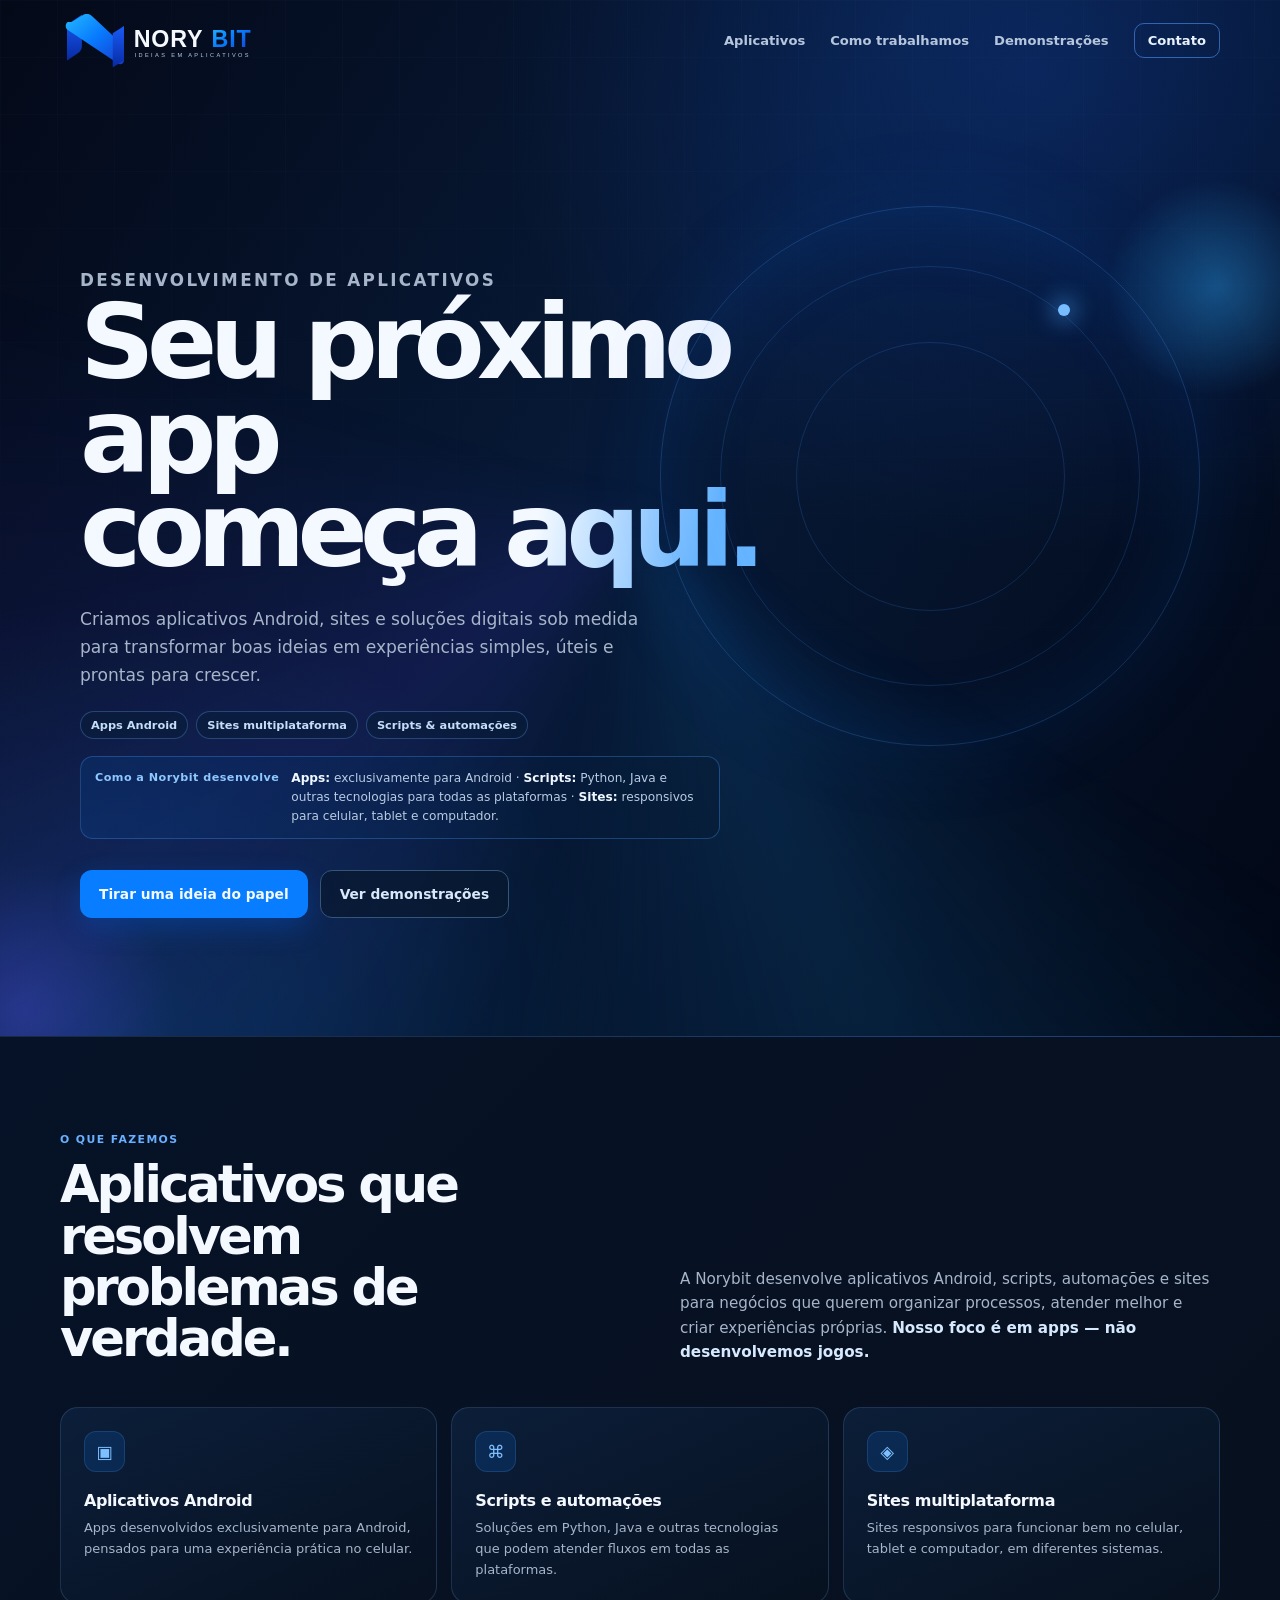
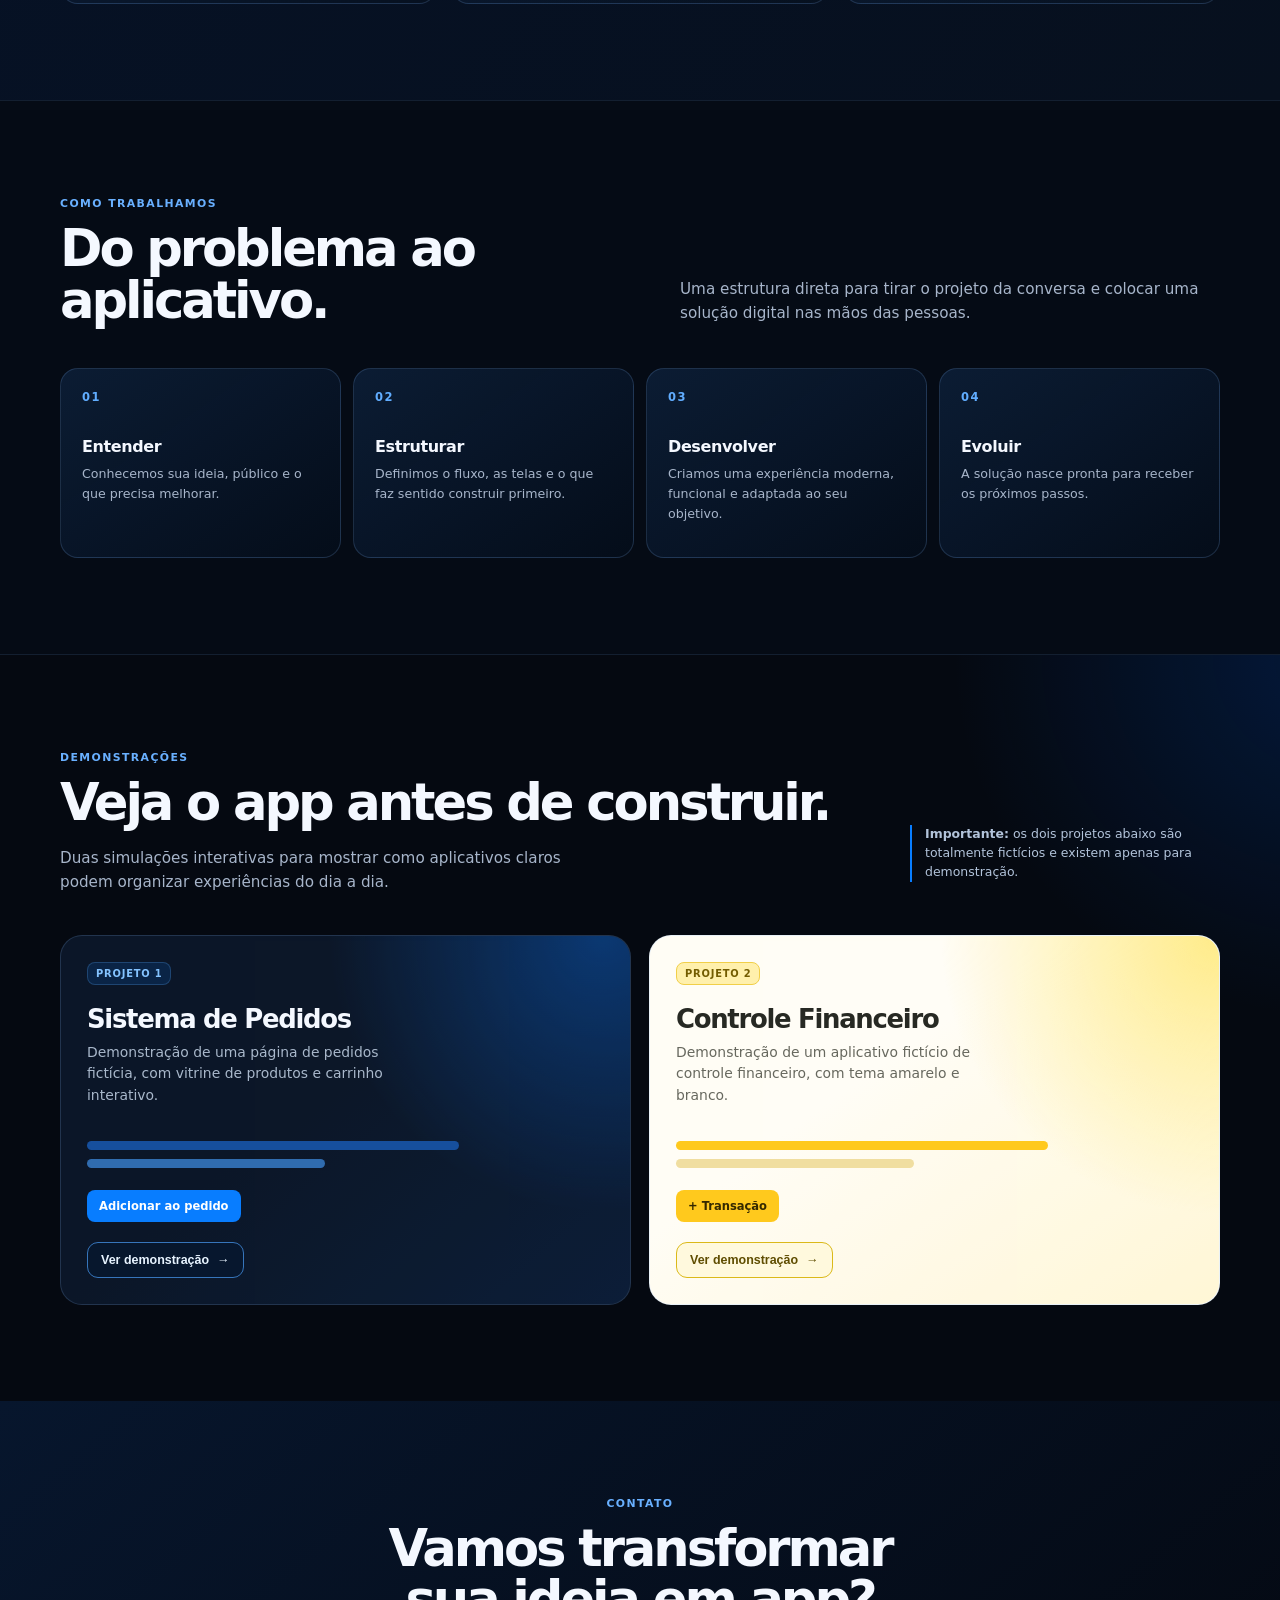
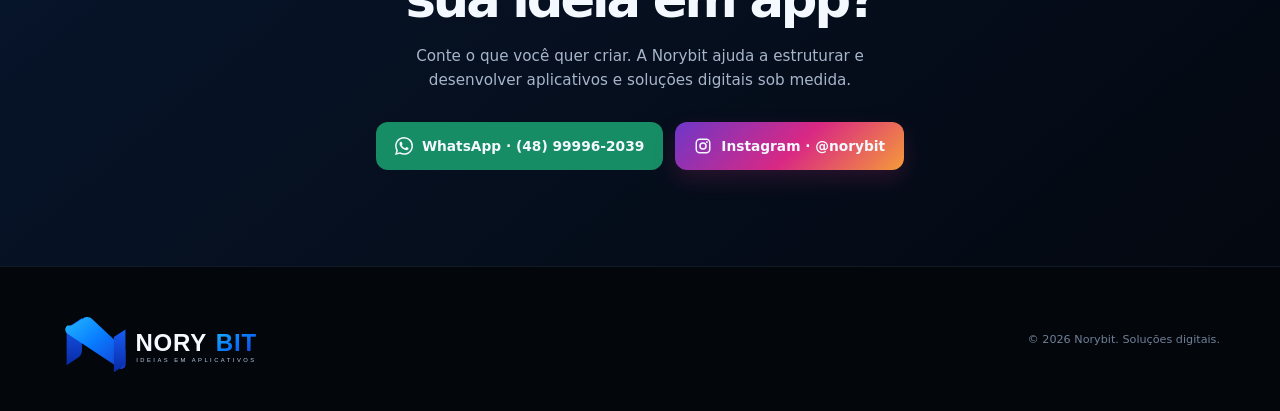
==== commit b456965a: "Ativa estilos corrigidos da Norybit" ====
--- a/index.html
+++ b/index.html
@@ -3,4 +3,4 @@
   <script type="application/ld+json">{"@context":"https://schema.org","@type":"WebSite","name":"Norybit","alternateName":"Norybit Desenvolvimento","url":"https://norybit.github.io/Norybit/"}</script>
   <script type="application/ld+json">{"@context":"https://schema.org","@type":"Organization","name":"Norybit","url":"https://norybit.github.io/Norybit/","sameAs":["https://www.instagram.com/norybit/"],"contactPoint":{"@type":"ContactPoint","telephone":"+55-48-99996-2039","contactType":"customer service","availableLanguage":"pt-BR"}}</script>
   
-<link rel="stylesheet" href="norybit-base-v2.css"><link rel="stylesheet" href="norybit-effects.css"></head><body><header class="hero" id="inicio"><div class="grid-bg"></div><div class="ambient-orb one" aria-hidden="true"></div><div class="ambient-orb two" aria-hidden="true"></div><div class="shell nav"><a class="logo logo-lockup" href="#inicio" aria-label="Norybit, início"><span class="brand-logo-image" role="img" aria-label="Logo Norybit"></span></a><nav class="links" aria-label="Navegação"><a href="#aplicativos">Aplicativos</a><a href="#processo">Como trabalhamos</a><a href="#demonstracoes">Demonstrações</a><a href="#contato" class="nav-contact">Contato</a></nav></div><div class="shell"><aside class="capacity-notice" id="capacityNotice" role="status" hidden><span class="capacity-symbol">!</span><div><strong>Lista de pedidos cheia.</strong><p>No momento, não é possível fazer novos pedidos até a lista ser renovada. As demonstrações continuam disponíveis.</p></div></aside><aside class="availability-notice" id="availabilityNotice" role="status" hidden><span class="availability-symbol">!</span><div><strong>Atendimento indisponível no momento.</strong><p>Não estou atendendo agora. Tente novamente mais tarde. As demonstrações continuam disponíveis.</p></div></aside><div class="shell"><i class="orbit" aria-hidden="true"><b class="orb"></b></i><div class="hero-content"><p class="eyebrow">Desenvolvimento de aplicativos</p><h1>Seu próximo app<br>começa <span>aqui.</span></h1><p class="hero-lead">Criamos aplicativos Android, sites e soluções digitais sob medida para transformar boas ideias em experiências simples, úteis e prontas para crescer.</p><div class="hero-chips" aria-label="Especialidades Norybit"><span>Apps Android</span><span>Sites multiplataforma</span><span>Scripts & automações</span></div><aside class="platform-notice" role="note"><strong>Como a Norybit desenvolve</strong><span><b>Apps:</b> exclusivamente para Android · <b>Scripts:</b> Python, Java e outras tecnologias para todas as plataformas · <b>Sites:</b> responsivos para celular, tablet e computador.</span></aside><div class="actions"><a class="button primary" href="#contato">Tirar uma ideia do papel</a><a class="button secondary" href="#demonstracoes">Ver demonstrações</a></div></div></div></header><section class="services" id="aplicativos"><div class="shell"><div class="section-split"><div><span class="section-tag">O que fazemos</span><h2 class="section-title">Aplicativos que resolvem<br>problemas de verdade.</h2></div><p class="section-intro">A Norybit desenvolve aplicativos Android, scripts, automações e sites para negócios que querem organizar processos, atender melhor e criar experiências próprias. <strong>Nosso foco é em apps — não desenvolvemos jogos.</strong></p></div><div class="services-grid"><article class="service"><div class="service-icon">▣</div><h3>Aplicativos Android</h3><p>Apps desenvolvidos exclusivamente para Android, pensados para uma experiência prática no celular.</p></article><article class="service"><div class="service-icon">⌘</div><h3>Scripts e automações</h3><p>Soluções em Python, Java e outras tecnologias que podem atender fluxos em todas as plataformas.</p></article><article class="service"><div class="service-icon">◈</div><h3>Sites multiplataforma</h3><p>Sites responsivos para funcionar bem no celular, tablet e computador, em diferentes sistemas.</p></article></div></div></section><section class="process" id="processo"><div class="shell"><div class="process-heading"><div><span class="section-tag">Como trabalhamos</span><h2 class="section-title">Do problema ao<br>aplicativo.</h2></div><p class="section-intro">Uma estrutura direta para tirar o projeto da conversa e colocar uma solução digital nas mãos das pessoas.</p></div><ol class="process-grid"><li><span>01</span><div><h3>Entender</h3><p>Conhecemos sua ideia, público e o que precisa melhorar.</p></div></li><li><span>02</span><div><h3>Estruturar</h3><p>Definimos o fluxo, as telas e o que faz sentido construir primeiro.</p></div></li><li><span>03</span><div><h3>Desenvolver</h3><p>Criamos uma experiência moderna, funcional e adaptada ao seu objetivo.</p></div></li><li><span>04</span><div><h3>Evoluir</h3><p>A solução nasce pronta para receber os próximos passos.</p></div></li></ol></div></section><section class="demos" id="demonstracoes"><div class="shell"><div class="demos-header"><div><span class="section-tag">Demonstrações</span><h2 class="section-title">Veja o app antes de construir.</h2><p class="section-intro">Duas simulações interativas para mostrar como aplicativos claros podem organizar experiências do dia a dia.</p></div><p class="demo-note"><strong>Importante:</strong> os dois projetos abaixo são totalmente fictícios e existem apenas para demonstração.</p></div><div class="demo-grid"><article class="demo-card orders"><span class="demo-label">Projeto 1</span><h3>Sistema de Pedidos</h3><p>Demonstração de uma página de pedidos fictícia, com vitrine de produtos e carrinho interativo.</p><div class="demo-ui" aria-hidden="true"><div class="fake-bar"></div><div class="fake-bar small"></div><span class="fake-button">Adicionar ao pedido</span></div><button class="demo-link" type="button" data-demo="orders" aria-label="Abrir demonstração do Sistema de Pedidos">Ver demonstração <b>→</b></button></article><article class="demo-card finance"><span class="demo-label">Projeto 2</span><h3>Controle Financeiro</h3><p>Demonstração de um aplicativo fictício de controle financeiro, com tema amarelo e branco.</p><div class="demo-ui" aria-hidden="true"><div class="fake-bar"></div><div class="fake-bar small"></div><span class="fake-button">+ Transação</span></div><button class="demo-link" type="button" data-demo="finance" aria-label="Abrir demonstração do Controle Financeiro">Ver demonstração <b>→</b></button></article></div></div></section><section class="contact" id="contato"><div class="shell"><span class="section-tag">Contato</span><h2 class="section-title">Vamos transformar<br>sua ideia em app?</h2><p class="section-intro">Conte o que você quer criar. A Norybit ajuda a estruturar e desenvolver aplicativos e soluções digitais sob medida.</p><div class="contact-box"><a class="button whatsapp managed-contact" data-contact="whatsapp" data-href="https://wa.me/5548999962039" href="https://wa.me/5548999962039" target="_blank" rel="noopener" aria-label="Falar com a Norybit pelo WhatsApp"><svg class="social-icon" viewBox="0 0 24 24" aria-hidden="true"><path fill="currentColor" d="M20.52 3.48A11.86 11.86 0 0 0 12.07 0C5.5 0 .16 5.34.16 11.91c0 2.1.55 4.15 1.59 5.95L.06 24l6.3-1.65a11.85 11.85 0 0 0 5.7 1.45h.01c6.57 0 11.91-5.34 11.91-11.91 0-3.18-1.24-6.16-3.46-8.41ZM12.07 21.8a9.86 9.86 0 0 1-5.03-1.38l-.36-.21-3.74.98 1-3.64-.24-.38a9.86 9.86 0 0 1-1.52-5.26c0-5.46 4.44-9.9 9.9-9.9 2.64 0 5.12 1.03 6.99 2.9a9.82 9.82 0 0 1 2.9 7c0 5.46-4.44 9.89-9.9 9.89Zm5.43-7.42c-.3-.15-1.77-.88-2.05-.98-.27-.1-.47-.15-.67.15-.2.3-.77.98-.94 1.18-.17.2-.35.22-.65.07-.3-.15-1.25-.46-2.38-1.47a8.95 8.95 0 0 1-1.65-2.05c-.17-.3-.02-.46.13-.61.14-.14.3-.35.45-.52.15-.17.2-.3.3-.5.1-.2.05-.37-.02-.52-.08-.15-.67-1.62-.92-2.22-.24-.58-.49-.5-.67-.5h-.57c-.2 0-.52.07-.8.37-.27.3-1.04 1.02-1.04 2.48 0 1.46 1.07 2.88 1.22 3.08.15.2 2.1 3.2 5.08 4.49.71.3 1.26.48 1.69.62.71.23 1.35.2 1.86.12.57-.08 1.77-.72 2.02-1.42.25-.7.25-1.3.17-1.42-.07-.13-.27-.2-.57-.35Z"/></svg><span>WhatsApp · (48) 99996-2039</span></a><a class="button instagram managed-contact" data-contact="instagram" data-href="https://www.instagram.com/norybit/" href="https://www.instagram.com/norybit/" target="_blank" rel="noopener" aria-label="Abrir Instagram da Norybit, usuário norybit"><svg class="social-icon" viewBox="0 0 24 24" aria-hidden="true"><path fill="currentColor" d="M7.78 2h8.44A5.79 5.79 0 0 1 22 7.78v8.44A5.79 5.79 0 0 1 16.22 22H7.78A5.79 5.79 0 0 1 2 16.22V7.78A5.79 5.79 0 0 1 7.78 2Zm-.19 2A3.58 3.58 0 0 0 4 7.59v8.82A3.58 3.58 0 0 0 7.59 20h8.82A3.58 3.58 0 0 0 20 16.41V7.59A3.58 3.58 0 0 0 16.41 4H7.59Zm9.65 1.5a1.26 1.26 0 1 1 0 2.52 1.26 1.26 0 0 1 0-2.52ZM12 7a5 5 0 1 1 0 10 5 5 0 0 1 0-10Zm0 2a3 3 0 1 0 0 6 3 3 0 0 0 0-6Z"/></svg><span>Instagram · @norybit</span></a></div></div></section><footer class="footer"><div class="shell footer-inner"><div class="footer-lockup"><span class="brand-logo-image" role="img" aria-label="Logo Norybit"></span></div><small>© 2026 Norybit. Soluções digitais.</small></div></footer><dialog class="standalone-modal" id="demoStandalone" aria-labelledby="demoTitle"><div class="demo-modal-head"><div><strong id="demoTitle">Demonstração</strong><span>Projeto fictício · funcionamento local</span></div><button type="button" class="demo-close" id="demoClose" aria-label="Fechar demonstração">×</button></div><iframe class="demo-frame" id="demoFrame" title="Demonstração Nexbit"></iframe></dialog><script src="norybit-app.js"></script></body></html>
+<link rel="stylesheet" href="norybit-base-v3.css"><link rel="stylesheet" href="norybit-effects.css"></head><body><header class="hero" id="inicio"><div class="grid-bg"></div><div class="ambient-orb one" aria-hidden="true"></div><div class="ambient-orb two" aria-hidden="true"></div><div class="shell nav"><a class="logo logo-lockup" href="#inicio" aria-label="Norybit, início"><span class="brand-logo-image" role="img" aria-label="Logo Norybit"></span></a><nav class="links" aria-label="Navegação"><a href="#aplicativos">Aplicativos</a><a href="#processo">Como trabalhamos</a><a href="#demonstracoes">Demonstrações</a><a href="#contato" class="nav-contact">Contato</a></nav></div><div class="shell"><aside class="capacity-notice" id="capacityNotice" role="status" hidden><span class="capacity-symbol">!</span><div><strong>Lista de pedidos cheia.</strong><p>No momento, não é possível fazer novos pedidos até a lista ser renovada. As demonstrações continuam disponíveis.</p></div></aside><aside class="availability-notice" id="availabilityNotice" role="status" hidden><span class="availability-symbol">!</span><div><strong>Atendimento indisponível no momento.</strong><p>Não estou atendendo agora. Tente novamente mais tarde. As demonstrações continuam disponíveis.</p></div></aside><div class="shell"><i class="orbit" aria-hidden="true"><b class="orb"></b></i><div class="hero-content"><p class="eyebrow">Desenvolvimento de aplicativos</p><h1>Seu próximo app<br>começa <span>aqui.</span></h1><p class="hero-lead">Criamos aplicativos Android, sites e soluções digitais sob medida para transformar boas ideias em experiências simples, úteis e prontas para crescer.</p><div class="hero-chips" aria-label="Especialidades Norybit"><span>Apps Android</span><span>Sites multiplataforma</span><span>Scripts & automações</span></div><aside class="platform-notice" role="note"><strong>Como a Norybit desenvolve</strong><span><b>Apps:</b> exclusivamente para Android · <b>Scripts:</b> Python, Java e outras tecnologias para todas as plataformas · <b>Sites:</b> responsivos para celular, tablet e computador.</span></aside><div class="actions"><a class="button primary" href="#contato">Tirar uma ideia do papel</a><a class="button secondary" href="#demonstracoes">Ver demonstrações</a></div></div></div></header><section class="services" id="aplicativos"><div class="shell"><div class="section-split"><div><span class="section-tag">O que fazemos</span><h2 class="section-title">Aplicativos que resolvem<br>problemas de verdade.</h2></div><p class="section-intro">A Norybit desenvolve aplicativos Android, scripts, automações e sites para negócios que querem organizar processos, atender melhor e criar experiências próprias. <strong>Nosso foco é em apps — não desenvolvemos jogos.</strong></p></div><div class="services-grid"><article class="service"><div class="service-icon">▣</div><h3>Aplicativos Android</h3><p>Apps desenvolvidos exclusivamente para Android, pensados para uma experiência prática no celular.</p></article><article class="service"><div class="service-icon">⌘</div><h3>Scripts e automações</h3><p>Soluções em Python, Java e outras tecnologias que podem atender fluxos em todas as plataformas.</p></article><article class="service"><div class="service-icon">◈</div><h3>Sites multiplataforma</h3><p>Sites responsivos para funcionar bem no celular, tablet e computador, em diferentes sistemas.</p></article></div></div></section><section class="process" id="processo"><div class="shell"><div class="process-heading"><div><span class="section-tag">Como trabalhamos</span><h2 class="section-title">Do problema ao<br>aplicativo.</h2></div><p class="section-intro">Uma estrutura direta para tirar o projeto da conversa e colocar uma solução digital nas mãos das pessoas.</p></div><ol class="process-grid"><li><span>01</span><div><h3>Entender</h3><p>Conhecemos sua ideia, público e o que precisa melhorar.</p></div></li><li><span>02</span><div><h3>Estruturar</h3><p>Definimos o fluxo, as telas e o que faz sentido construir primeiro.</p></div></li><li><span>03</span><div><h3>Desenvolver</h3><p>Criamos uma experiência moderna, funcional e adaptada ao seu objetivo.</p></div></li><li><span>04</span><div><h3>Evoluir</h3><p>A solução nasce pronta para receber os próximos passos.</p></div></li></ol></div></section><section class="demos" id="demonstracoes"><div class="shell"><div class="demos-header"><div><span class="section-tag">Demonstrações</span><h2 class="section-title">Veja o app antes de construir.</h2><p class="section-intro">Duas simulações interativas para mostrar como aplicativos claros podem organizar experiências do dia a dia.</p></div><p class="demo-note"><strong>Importante:</strong> os dois projetos abaixo são totalmente fictícios e existem apenas para demonstração.</p></div><div class="demo-grid"><article class="demo-card orders"><span class="demo-label">Projeto 1</span><h3>Sistema de Pedidos</h3><p>Demonstração de uma página de pedidos fictícia, com vitrine de produtos e carrinho interativo.</p><div class="demo-ui" aria-hidden="true"><div class="fake-bar"></div><div class="fake-bar small"></div><span class="fake-button">Adicionar ao pedido</span></div><button class="demo-link" type="button" data-demo="orders" aria-label="Abrir demonstração do Sistema de Pedidos">Ver demonstração <b>→</b></button></article><article class="demo-card finance"><span class="demo-label">Projeto 2</span><h3>Controle Financeiro</h3><p>Demonstração de um aplicativo fictício de controle financeiro, com tema amarelo e branco.</p><div class="demo-ui" aria-hidden="true"><div class="fake-bar"></div><div class="fake-bar small"></div><span class="fake-button">+ Transação</span></div><button class="demo-link" type="button" data-demo="finance" aria-label="Abrir demonstração do Controle Financeiro">Ver demonstração <b>→</b></button></article></div></div></section><section class="contact" id="contato"><div class="shell"><span class="section-tag">Contato</span><h2 class="section-title">Vamos transformar<br>sua ideia em app?</h2><p class="section-intro">Conte o que você quer criar. A Norybit ajuda a estruturar e desenvolver aplicativos e soluções digitais sob medida.</p><div class="contact-box"><a class="button whatsapp managed-contact" data-contact="whatsapp" data-href="https://wa.me/5548999962039" href="https://wa.me/5548999962039" target="_blank" rel="noopener" aria-label="Falar com a Norybit pelo WhatsApp"><svg class="social-icon" viewBox="0 0 24 24" aria-hidden="true"><path fill="currentColor" d="M20.52 3.48A11.86 11.86 0 0 0 12.07 0C5.5 0 .16 5.34.16 11.91c0 2.1.55 4.15 1.59 5.95L.06 24l6.3-1.65a11.85 11.85 0 0 0 5.7 1.45h.01c6.57 0 11.91-5.34 11.91-11.91 0-3.18-1.24-6.16-3.46-8.41ZM12.07 21.8a9.86 9.86 0 0 1-5.03-1.38l-.36-.21-3.74.98 1-3.64-.24-.38a9.86 9.86 0 0 1-1.52-5.26c0-5.46 4.44-9.9 9.9-9.9 2.64 0 5.12 1.03 6.99 2.9a9.82 9.82 0 0 1 2.9 7c0 5.46-4.44 9.89-9.9 9.89Zm5.43-7.42c-.3-.15-1.77-.88-2.05-.98-.27-.1-.47-.15-.67.15-.2.3-.77.98-.94 1.18-.17.2-.35.22-.65.07-.3-.15-1.25-.46-2.38-1.47a8.95 8.95 0 0 1-1.65-2.05c-.17-.3-.02-.46.13-.61.14-.14.3-.35.45-.52.15-.17.2-.3.3-.5.1-.2.05-.37-.02-.52-.08-.15-.67-1.62-.92-2.22-.24-.58-.49-.5-.67-.5h-.57c-.2 0-.52.07-.8.37-.27.3-1.04 1.02-1.04 2.48 0 1.46 1.07 2.88 1.22 3.08.15.2 2.1 3.2 5.08 4.49.71.3 1.26.48 1.69.62.71.23 1.35.2 1.86.12.57-.08 1.77-.72 2.02-1.42.25-.7.25-1.3.17-1.42-.07-.13-.27-.2-.57-.35Z"/></svg><span>WhatsApp · (48) 99996-2039</span></a><a class="button instagram managed-contact" data-contact="instagram" data-href="https://www.instagram.com/norybit/" href="https://www.instagram.com/norybit/" target="_blank" rel="noopener" aria-label="Abrir Instagram da Norybit, usuário norybit"><svg class="social-icon" viewBox="0 0 24 24" aria-hidden="true"><path fill="currentColor" d="M7.78 2h8.44A5.79 5.79 0 0 1 22 7.78v8.44A5.79 5.79 0 0 1 16.22 22H7.78A5.79 5.79 0 0 1 2 16.22V7.78A5.79 5.79 0 0 1 7.78 2Zm-.19 2A3.58 3.58 0 0 0 4 7.59v8.82A3.58 3.58 0 0 0 7.59 20h8.82A3.58 3.58 0 0 0 20 16.41V7.59A3.58 3.58 0 0 0 16.41 4H7.59Zm9.65 1.5a1.26 1.26 0 1 1 0 2.52 1.26 1.26 0 0 1 0-2.52ZM12 7a5 5 0 1 1 0 10 5 5 0 0 1 0-10Zm0 2a3 3 0 1 0 0 6 3 3 0 0 0 0-6Z"/></svg><span>Instagram · @norybit</span></a></div></div></section><footer class="footer"><div class="shell footer-inner"><div class="footer-lockup"><span class="brand-logo-image" role="img" aria-label="Logo Norybit"></span></div><small>© 2026 Norybit. Soluções digitais.</small></div></footer><dialog class="standalone-modal" id="demoStandalone" aria-labelledby="demoTitle"><div class="demo-modal-head"><div><strong id="demoTitle">Demonstração</strong><span>Projeto fictício · funcionamento local</span></div><button type="button" class="demo-close" id="demoClose" aria-label="Fechar demonstração">×</button></div><iframe class="demo-frame" id="demoFrame" title="Demonstrações fictícias da Norybit"></iframe></dialog><script src="norybit-app.js"></script></body></html>
--- a/norybit-base-v3.css
+++ b/norybit-base-v3.css
@@ -0,0 +1,3 @@
+:root{--ink:#05070d;--navy:#07162e;--panel:#0b172b;--panel-2:#0e213e;--line:rgba(135,180,246,.18);--text:#f4f8ff;--muted:#a7b5ca;--blue:#087dff;--blue-2:#0050c7;--light:#74baff;--radius:22px}*{box-sizing:border-box}html{scroll-behavior:smooth}body{margin:0;min-width:320px;color:var(--text);background:var(--ink);font-family:Inter,ui-sans-serif,system-ui,-apple-system,BlinkMacSystemFont,"Segoe UI",sans-serif}a{text-decoration:none;color:inherit}.shell{width:min(1160px,calc(100% - 40px));margin:auto}.nav{height:80px;display:flex;align-items:center;justify-content:space-between;gap:24px}.logo{display:inline-flex;align-items:center;gap:11px;font-weight:850;letter-spacing:.14em;font-size:1.05rem}.mark{position:relative;width:42px;height:35px;display:block;filter:drop-shadow(0 0 12px rgba(8,125,255,.42))}.mark:before,.mark:after{content:"";position:absolute;display:block}.mark:before{left:0;top:1px;width:18px;height:33px;background:linear-gradient(140deg,#178eff,#003ca7);clip-path:polygon(0 32%,68% 0,100% 10%,100% 66%,62% 39%,62% 100%,0 100%)}.mark:after{right:0;top:0;width:21px;height:33px;background:linear-gradient(135deg,#80c2ff,#096ff2);clip-path:polygon(0 0,100% 0,100% 100%,42% 67%,42% 24%,0 48%)}.links{display:flex;align-items:center;gap:25px;color:#b6c6dc;font-size:.82rem;font-weight:700}.links a:hover{color:#fff}.nav-contact{border:1px solid rgba(79,151,245,.58);padding:9px 13px;border-radius:10px;color:#e9f3ff!important}.hero{position:relative;overflow:hidden;min-height:623px;border-bottom:1px solid var(--line);background:radial-gradient(ellipse 60% 60% at 80% 38%,rgba(0,81,201,.27),transparent 63%),radial-gradient(ellipse 42% 45% at 5% 90%,rgba(10,78,176,.16),transparent 70%)}.grid-bg{position:absolute;inset:0;opacity:.33;background-image:linear-gradient(rgba(105,153,225,.08) 1px,transparent 1px),linear-gradient(90deg,rgba(105,153,225,.08) 1px,transparent 1px);background-size:57px 57px;mask-image:linear-gradient(to bottom,black,transparent 86%)}.hero .shell{position:relative;z-index:1}.hero-content{max-width:790px;padding:108px 0 118px}.eyebrow{color:#78b8ff;letter-spacing:.14em;text-transform:uppercase;font-weight:780;font-size:.7rem;margin:0 0 20px}.hero h1{font-size:clamp(3.1rem,8.1vw,6.6rem);line-height:.91;letter-spacing:-.075em;margin:0;max-width:800px}.hero h1 span{background:linear-gradient(100deg,#f4f9ff 15%,#66b5ff 80%);background-clip:text;color:transparent}.hero p{max-width:500px;color:var(--muted);font-size:1.05rem;line-height:1.65;margin:27px 0 0}.actions{display:flex;flex-wrap:wrap;gap:12px;margin-top:31px}.button{display:inline-flex;justify-content:center;align-items:center;min-height:48px;padding:0 19px;border-radius:12px;font-size:.86rem;font-weight:800;transition:.2s transform,.2s background}.button:hover{transform:translateY(-2px)}.primary{background:var(--blue);box-shadow:0 10px 27px rgba(0,93,223,.33)}.primary:hover{background:#3198ff}.secondary{border:1px solid #355777;background:rgba(8,24,46,.7);color:#d9e9fb}.secondary:hover{background:#112a4e}.orbit{position:absolute;right:0;top:126px;width:min(48vw,540px);aspect-ratio:1;border-radius:50%;border:1px solid rgba(67,150,255,.25);box-shadow:inset 0 0 90px rgba(9,104,246,.12),0 0 90px rgba(9,104,246,.1)}.orbit:before,.orbit:after{content:"";position:absolute;border-radius:50%;border:1px solid rgba(67,150,255,.18)}.orbit:before{inset:11%}.orbit:after{inset:25%}.orb{position:absolute;right:24%;top:18%;width:12px;height:12px;border-radius:50%;background:#77bdff;box-shadow:0 0 21px 7px rgba(70,162,255,.45)}section{padding:96px 0}.section-tag{display:block;color:#69b0ff;text-transform:uppercase;letter-spacing:.13em;font-weight:800;font-size:.68rem;margin-bottom:13px}.section-title{font-size:clamp(2rem,4vw,3.35rem);letter-spacing:-.06em;line-height:1;margin:0}.section-intro{max-width:540px;color:var(--muted);line-height:1.6;font-size:.95rem;margin:18px 0 0}.services{background:linear-gradient(135deg,#061227,#07101e)}.services-grid{display:grid;grid-template-columns:repeat(3,1fr);gap:14px;margin-top:43px}.service{border:1px solid var(--line);border-radius:18px;padding:23px;background:linear-gradient(155deg,rgba(15,38,69,.65),rgba(7,17,31,.68));min-height:189px}.service-icon{display:grid;place-items:center;width:41px;height:41px;border-radius:12px;background:rgba(7,125,255,.15);border:1px solid rgba(76,155,255,.2);color:#7ec0ff;font-size:1.1rem}.service h3{font-size:1rem;margin:19px 0 8px;letter-spacing:-.025em}.service p{font-size:.81rem;color:var(--muted);line-height:1.6;margin:0}.demos{background:radial-gradient(ellipse 47% 75% at 105% 0,rgba(0,72,183,.25),transparent 65%),#050911}.demos-header{display:flex;justify-content:space-between;gap:30px;align-items:end}.demo-note{max-width:310px;border-left:2px solid var(--blue);padding-left:13px;color:#b2c3da;font-size:.78rem;line-height:1.52}.demo-grid{display:grid;grid-template-columns:1fr 1fr;gap:18px;margin-top:40px}.demo-card{position:relative;overflow:hidden;min-height:340px;padding:26px;border:1px solid var(--line);border-radius:22px;background:#0c1728;display:flex;flex-direction:column;align-items:flex-start}.demo-card:before{content:"";position:absolute;inset:0;opacity:.8;pointer-events:none}.orders:before{background:radial-gradient(circle at 95% 0,#0b70eb77,transparent 42%),linear-gradient(140deg,transparent 43%,rgba(18,85,175,.15) 100%)}.finance{background:#fffdf6;color:#272923}.finance:before{background:radial-gradient(circle at 100% 0,#ffe76f,transparent 41%),linear-gradient(145deg,#fffdf6 38%,#fff5ce)}.demo-label{position:relative;z-index:1;color:#84c3ff;background:rgba(7,125,255,.14);border:1px solid rgba(92,172,255,.24);padding:5px 8px;border-radius:8px;text-transform:uppercase;letter-spacing:.08em;font-size:.62rem;font-weight:850}.finance .demo-label{background:#fff0ac;border-color:#f1cf48;color:#735c00}.demo-card h3{position:relative;z-index:1;margin:19px 0 8px;font-size:1.62rem;letter-spacing:-.05em}.demo-card p{position:relative;z-index:1;margin:0;max-width:310px;color:#a9b8cb;font-size:.87rem;line-height:1.55}.finance p{color:#67685e}.demo-ui{position:relative;z-index:1;width:100%;margin-top:auto;padding-top:26px}.fake-bar{height:9px;width:72%;border-radius:99px;background:#164f9d;margin:9px 0}.fake-bar.small{width:46%;background:#306caf}.fake-button{display:inline-block;margin-top:13px;background:#087dff;color:#fff;border-radius:8px;padding:9px 12px;font-size:.72rem;font-weight:800}.finance .fake-bar{background:#ffc91d}.finance .fake-bar.small{background:#f0dea0}.finance .fake-button{background:#ffc91d;color:#342900}.demo-link{position:relative;z-index:2;margin-top:20px;display:inline-flex;align-items:center;gap:8px;border-radius:11px;border:1px solid #3675bb;padding:10px 13px;font-size:.78rem;font-weight:800;color:#e8f4ff;background:rgba(6,24,49,.65)}.finance .demo-link{border-color:#dbb919;background:#fff9dd;color:#5f4d00}.demo-link:hover{transform:translateY(-2px)}.contact{background:linear-gradient(140deg,#07162d,#040810);text-align:center}.contact .section-intro{margin-left:auto;margin-right:auto}.contact-box{display:flex;justify-content:center;gap:12px;flex-wrap:wrap;margin-top:30px}.contact-box .button{min-width:205px}.email{border:1px solid #3e5a78;background:#0d2038}.whatsapp{background:#168d64}.whatsapp:hover{background:#22a978}.footer{padding:42px 0;border-top:1px solid rgba(112,160,225,.13);background:#03060b}.footer-inner{display:flex;justify-content:space-between;gap:15px;align-items:center}.footer strong{letter-spacing:.13em;font-size:.95rem}.footer span{display:block;color:#8393aa;font-size:.74rem;margin-top:5px}.footer small{color:#708098;font-size:.7rem}@media(max-width:800px){.links{display:none}.hero{min-height:auto}.hero-content{padding:83px 0 91px}.orbit{width:72vw;right:-31vw;top:216px;opacity:.7}section{padding:68px 0}.services-grid{grid-template-columns:1fr}.service{min-height:0}.demos-header{display:block}.demo-note{margin-top:19px}.demo-grid{grid-template-columns:1fr}.footer-inner{align-items:flex-start;flex-direction:column}}@media(max-width:480px){.shell{width:min(100% - 26px,1160px)}.nav{height:69px}.hero-content{padding:65px 0 77px}.hero h1{font-size:3.05rem}.actions{display:grid;grid-template-columns:1fr}.button{width:100%}.demo-card{min-height:314px;padding:21px}.footer{padding:31px 0}}.logo-lockup{width:184px;height:49px;display:block;letter-spacing:normal}.logo-lockup .full-logo{width:100%;height:100%;display:block}.nav .logo-lockup{font-size:0}.footer-lockup{width:180px}.footer-lockup .full-logo{width:100%;height:auto;display:block}.footer-lockup .full-logo text{font-size:8px}.demo-link{cursor:pointer}.standalone-modal{width:min(1240px,calc(100% - 18px));height:min(94vh,900px);padding:0;border:1px solid rgba(97,162,255,.38);border-radius:18px;background:#06101f;box-shadow:0 26px 80px rgba(0,0,0,.74);overflow:hidden}.standalone-modal::backdrop{background:rgba(0,5,15,.82);backdrop-filter:blur(5px)}.demo-modal-head{height:52px;display:flex;align-items:center;justify-content:space-between;padding:0 11px 0 18px;background:#08172b;border-bottom:1px solid rgba(121,177,242,.2)}.demo-modal-head strong{font-size:.82rem;letter-spacing:.01em}.demo-modal-head span{color:#8ba0ba;font-size:.72rem;margin-left:7px}.demo-close{width:34px;height:34px;border:1px solid #305277;border-radius:9px;background:#0c2340;color:#e7f2ff;font-size:1.32rem;cursor:pointer}.demo-frame{display:block;border:0;width:100%;height:calc(100% - 52px);background:#05080f}@media(max-width:480px){.logo-lockup{width:151px;height:42px}.footer-lockup{width:160px}.standalone-modal{width:100%;height:100dvh;max-height:none;border-radius:0}.demo-modal-head{height:48px;padding-left:13px}.demo-modal-head span{display:none}.demo-frame{height:calc(100% - 48px)}}:root{--norybit-logo-original:url("norybit-logo.svg?v=official-2")}.logo-lockup,.footer-lockup{display:block;background:none!important}.brand-logo-image{display:block;width:100%;height:100%;background-image:var(--norybit-logo-original);background-position:center;background-size:contain;background-repeat:no-repeat}.logo-lockup{width:202px;height:50px}.footer-lockup{width:205px;height:51px}.logo-lockup .full-logo,.footer-lockup .full-logo{display:none}@media(max-width:480px){.logo-lockup{width:166px;height:42px}.footer-lockup{width:180px;height:45px}}.hero-lead{font-size:1.07rem!important;max-width:590px!important}.hero-chips{display:flex;flex-wrap:wrap;gap:8px;margin-top:22px}.hero-chips span{border:1px solid rgba(103,169,244,.3);color:#c5def8;background:rgba(7,28,55,.5);padding:6px 10px;border-radius:999px;font-size:.71rem;font-weight:760}.section-split,.process-heading{display:flex;justify-content:space-between;align-items:end;gap:40px}.section-split .section-intro,.process-heading .section-intro{margin:0}.section-intro strong{color:#d6e9ff}.process{background:#050b15;border-top:1px solid rgba(121,174,241,.12);border-bottom:1px solid rgba(121,174,241,.12)}.process-grid{display:grid;grid-template-columns:repeat(4,1fr);gap:12px;list-style:none;margin:42px 0 0;padding:0}.process-grid li{min-height:190px;padding:21px;border:1px solid var(--line);border-radius:18px;background:linear-gradient(145deg,rgba(15,37,67,.68),rgba(5,15,28,.65))}.process-grid li>span{display:block;color:#61adff;font-size:.72rem;letter-spacing:.12em;font-weight:850;margin-bottom:33px}.process-grid h3{font-size:1rem;margin:0 0 8px;letter-spacing:-.025em}.process-grid p{color:var(--muted);font-size:.79rem;line-height:1.6;margin:0}@media(max-width:800px){.section-split,.process-heading{display:block}.section-split .section-intro,.process-heading .section-intro{margin-top:19px}.process-grid{grid-template-columns:repeat(2,1fr)}}@media(max-width:480px){.process-grid{grid-template-columns:1fr;gap:10px;margin-top:28px}.process-grid li{min-height:0;padding:18px}.process-grid li>span{margin-bottom:18px}}.platform-notice{display:grid;grid-template-columns:auto 1fr;gap:12px;align-items:start;max-width:640px;margin-top:17px;padding:12px 14px;border:1px solid rgba(68,143,235,.34);border-radius:13px;background:linear-gradient(90deg,rgba(4,73,160,.23),rgba(7,26,49,.38));font-size:.76rem;line-height:1.56;color:#b9cbe3}.platform-notice strong{color:#8ec8ff;font-size:.7rem;letter-spacing:.04em;white-space:nowrap}.platform-notice b{color:#eff7ff;font-weight:780}@media(max-width:530px){.platform-notice{grid-template-columns:1fr;gap:5px}.platform-notice strong{white-space:normal}}.contact-box .button{gap:9px}.social-icon{width:18px;height:18px;flex:0 0 auto}.instagram{background:linear-gradient(135deg,#6e37c9,#d92883 53%,#f59b39);box-shadow:0 9px 22px rgba(183,46,124,.2)}.instagram:hover{background:linear-gradient(135deg,#7e46dd,#e53a93 53%,#ffa143)}.logo-lockup{width:155px!important;height:62px!important}.footer-lockup{width:164px!important;height:66px!important}.brand-logo-image{background-size:contain!important}.capacity-notice{position:absolute;z-index:3;top:80px;left:50%;transform:translateX(-50%);width:min(740px,calc(100% - 40px));display:flex;gap:13px;align-items:flex-start;padding:14px 16px;border:1px solid rgba(255,183,81,.52);border-radius:14px;background:linear-gradient(90deg,rgba(114,63,6,.9),rgba(38,25,8,.94));color:#fff3d3;box-shadow:0 14px 34px rgba(0,0,0,.25)}.capacity-notice[hidden],.availability-notice[hidden]{display:none}.availability-notice{position:absolute;z-index:3;top:80px;left:50%;transform:translateX(-50%);width:min(740px,calc(100% - 40px));display:flex;gap:13px;align-items:flex-start;padding:14px 16px;border:1px solid rgba(255,123,123,.52);border-radius:14px;background:linear-gradient(90deg,rgba(104,32,37,.92),rgba(41,16,21,.95));color:#fff0f0;box-shadow:0 14px 34px rgba(0,0,0,.25)}.availability-symbol{display:grid;place-items:center;flex:0 0 auto;width:25px;height:25px;border-radius:50%;background:#ff7e7e;color:#41090c;font-weight:950}.availability-notice strong{font-size:.82rem}.availability-notice p{margin:4px 0 0;color:#ffd4d4;font-size:.75rem;line-height:1.42}.capacity-symbol{display:grid;place-items:center;flex:0 0 auto;width:25px;height:25px;border-radius:50%;background:#ffb81f;color:#352100;font-weight:950}.capacity-notice strong{font-size:.82rem}.capacity-notice p{margin:4px 0 0;color:#f5dcb2;font-size:.75rem;line-height:1.42}.hero:has(.capacity-notice:not([hidden])) .hero-content{padding-top:142px}.managed-contact[aria-disabled="true"]{pointer-events:none;opacity:.43;filter:grayscale(.4);cursor:not-allowed}.contact-locked:not(.contact-offline) .contact-box:after{content:"Contatos temporariamente indisponíveis — lista de pedidos cheia.";width:100%;color:#ffcd80;font-size:.76rem;line-height:1.45}.contact-offline .contact-box:after{content:"Contatos temporariamente indisponíveis — não estou atendendo agora.";width:100%;color:#ffb7b7;font-size:.76rem;line-height:1.45}@media(max-width:480px){.logo-lockup{width:129px!important;height:55px!important}.footer-lockup{width:148px!important;height:60px!important}.capacity-notice,.availability-notice{top:69px;width:calc(100% - 26px)}.hero:has(.capacity-notice:not([hidden])) .hero-content{padding-top:151px}}
+/* Logo oficial com símbolo N e avisos acima do letreiro. */
+:root{--norybit-logo-original:url("norybit-logo.svg?v=official-n")}.logo-lockup{width:226px!important;height:58px!important}.footer-lockup{width:232px!important;height:60px!important}.brand-logo-image{background-position:center!important;background-size:contain!important}.capacity-notice,.availability-notice{top:56px!important}.hero-content{padding-top:160px!important}@media(max-width:480px){.logo-lockup{width:166px!important;height:52px!important}.footer-lockup{width:181px!important;height:55px!important}.capacity-notice,.availability-notice{top:52px!important;width:calc(100% - 26px)!important;padding:11px 13px!important}.hero-content{padding-top:158px!important}}
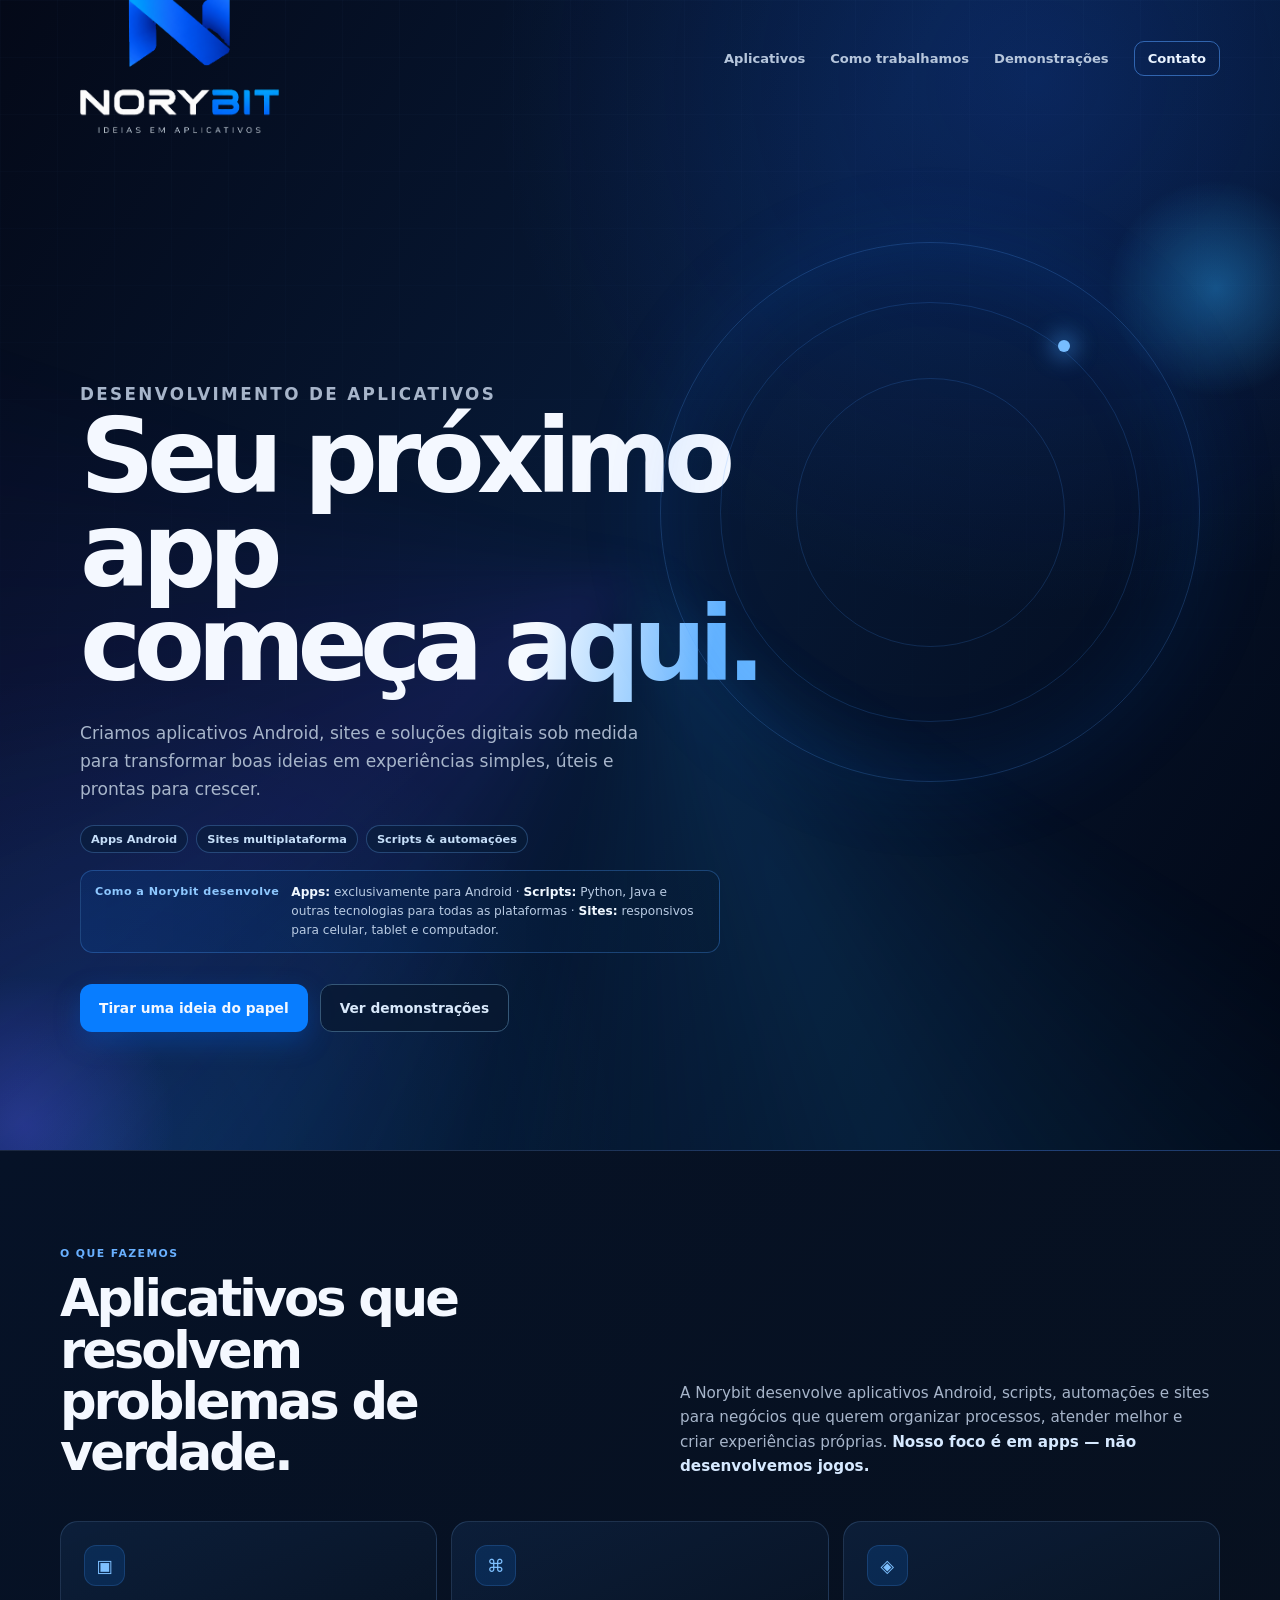
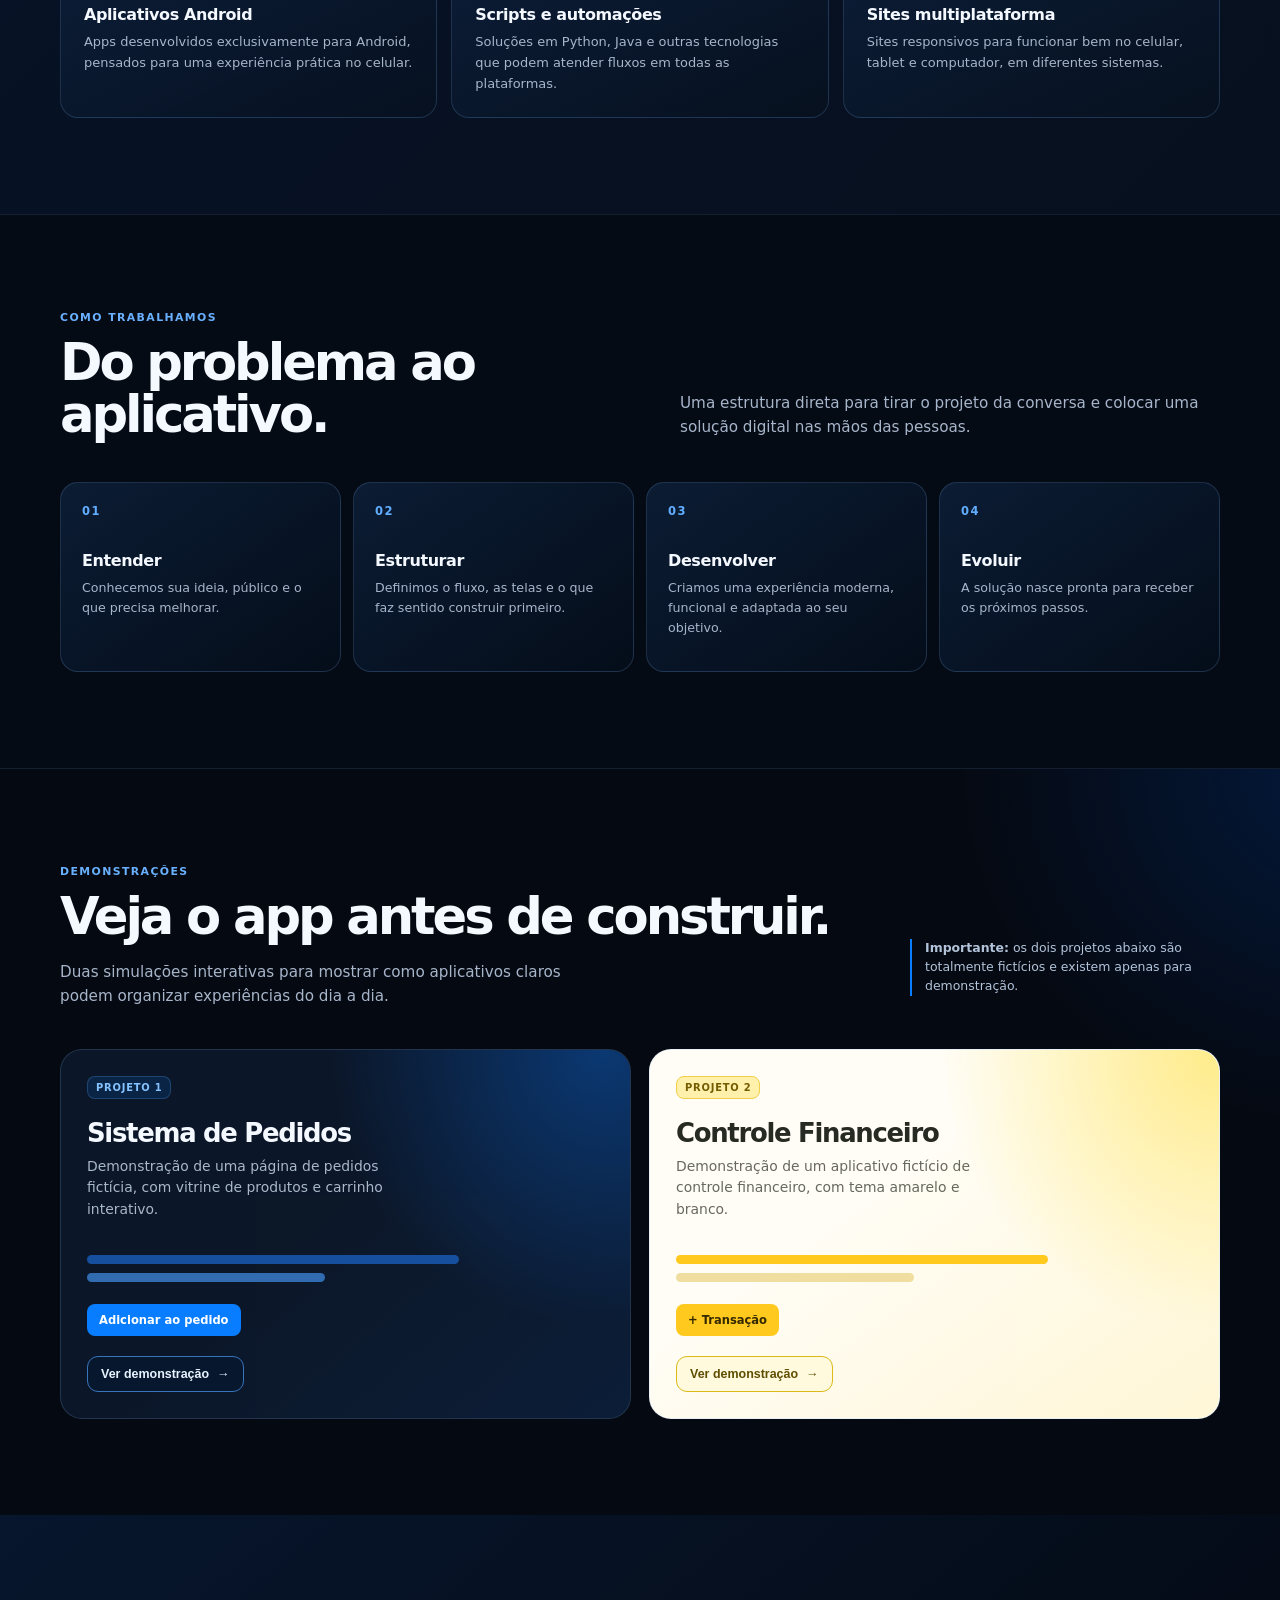
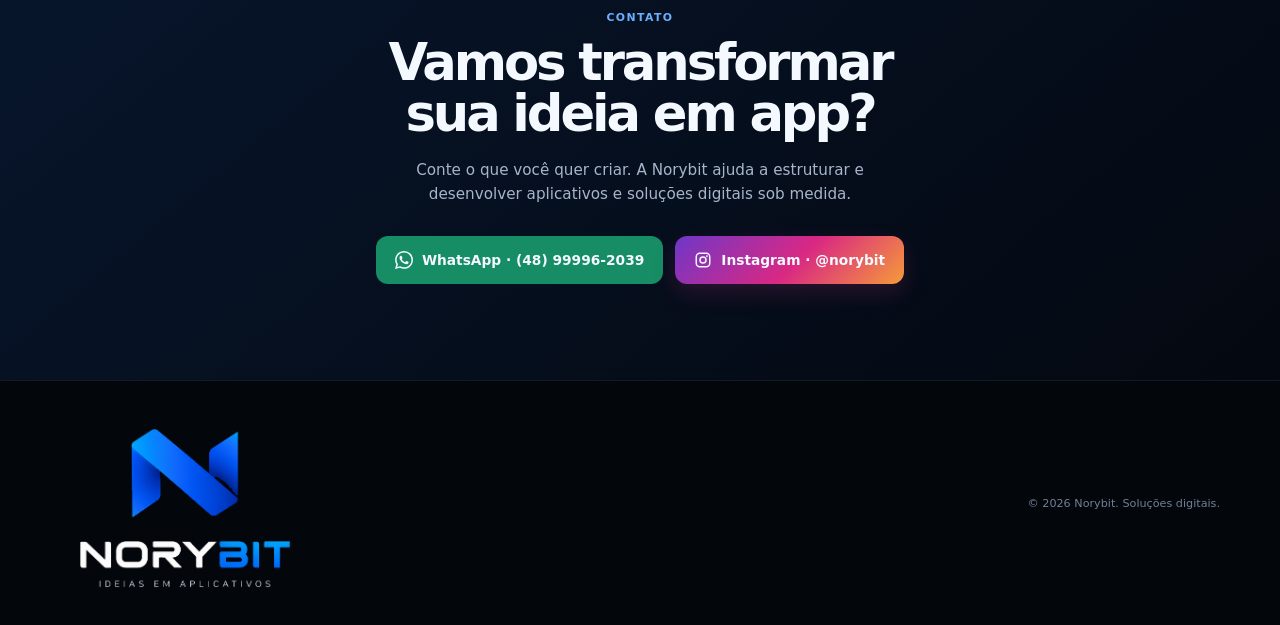
==== commit 84d663bb: "Add files via upload" ====
--- a/index.html
+++ b/index.html
@@ -1,6 +1,71 @@
-<!doctype html><html lang="pt-BR"><head><meta charset="utf-8"><meta name="viewport" content="width=device-width, initial-scale=1"><meta name="description" content="Norybit — Desenvolvimento de aplicativos e soluções digitais."><title>Norybit | Aplicativos Android, sites e automações</title><link rel="icon" href="favicon.ico" sizes="any"><link rel="icon" type="image/png" sizes="48x48" href="favicon-48.png"><link rel="icon" type="image/png" sizes="192x192" href="favicon-192.png"><link rel="apple-touch-icon" sizes="180x180" href="apple-touch-icon.png"><link rel="manifest" href="site.webmanifest"><meta name="theme-color" content="#061224"><meta property="og:site_name" content="Norybit"><meta name="robots" content="index, follow"><link rel="canonical" href="https://norybit.github.io/Norybit/"><meta property="og:type" content="website"><meta property="og:title" content="Norybit | Aplicativos Android, sites e automações"><meta property="og:description" content="Aplicativos Android, sites multiplataforma, scripts e automações sob medida."><meta property="og:url" content="https://norybit.github.io/Norybit/"><meta property="og:image" content="https://norybit.github.io/Norybit/favicon-512.png">
+<!doctype html><html lang="pt-BR"><head><meta charset="utf-8"><meta name="viewport" content="width=device-width, initial-scale=1"><link rel="icon" href="favicon.ico" sizes="any">
+<link rel="icon" type="image/png" sizes="48x48" href="favicon-48.png">
+<link rel="icon" type="image/png" sizes="192x192" href="favicon-192.png">
+<link rel="apple-touch-icon" sizes="180x180" href="apple-touch-icon.png">
+<link rel="manifest" href="site.webmanifest">
+<meta name="theme-color" content="#061224">
+<meta name="robots" content="index, follow">
+<link rel="canonical" href="https://norybit.github.io/Norybit/"><meta name="description" content="Norybit — Desenvolvimento de aplicativos e soluções digitais."><title>Norybit | Aplicativos Android, sites e automações</title><meta name="theme-color" content="#061224"><meta property="og:site_name" content="Norybit"><meta name="robots" content="index, follow"><link rel="canonical" href="https://norybit.github.io/Norybit/"><meta property="og:type" content="website"><meta property="og:title" content="Norybit | Aplicativos Android, sites e automações"><meta property="og:description" content="Aplicativos Android, sites multiplataforma, scripts e automações sob medida."><meta property="og:url" content="https://norybit.github.io/Norybit/"><meta property="og:image" content="https://norybit.github.io/Norybit/favicon-512.png">
 
   <script type="application/ld+json">{"@context":"https://schema.org","@type":"WebSite","name":"Norybit","alternateName":"Norybit Desenvolvimento","url":"https://norybit.github.io/Norybit/"}</script>
   <script type="application/ld+json">{"@context":"https://schema.org","@type":"Organization","name":"Norybit","url":"https://norybit.github.io/Norybit/","sameAs":["https://www.instagram.com/norybit/"],"contactPoint":{"@type":"ContactPoint","telephone":"+55-48-99996-2039","contactType":"customer service","availableLanguage":"pt-BR"}}</script>
   
-<link rel="stylesheet" href="norybit-base-v3.css"><link rel="stylesheet" href="norybit-effects.css"></head><body><header class="hero" id="inicio"><div class="grid-bg"></div><div class="ambient-orb one" aria-hidden="true"></div><div class="ambient-orb two" aria-hidden="true"></div><div class="shell nav"><a class="logo logo-lockup" href="#inicio" aria-label="Norybit, início"><span class="brand-logo-image" role="img" aria-label="Logo Norybit"></span></a><nav class="links" aria-label="Navegação"><a href="#aplicativos">Aplicativos</a><a href="#processo">Como trabalhamos</a><a href="#demonstracoes">Demonstrações</a><a href="#contato" class="nav-contact">Contato</a></nav></div><div class="shell"><aside class="capacity-notice" id="capacityNotice" role="status" hidden><span class="capacity-symbol">!</span><div><strong>Lista de pedidos cheia.</strong><p>No momento, não é possível fazer novos pedidos até a lista ser renovada. As demonstrações continuam disponíveis.</p></div></aside><aside class="availability-notice" id="availabilityNotice" role="status" hidden><span class="availability-symbol">!</span><div><strong>Atendimento indisponível no momento.</strong><p>Não estou atendendo agora. Tente novamente mais tarde. As demonstrações continuam disponíveis.</p></div></aside><div class="shell"><i class="orbit" aria-hidden="true"><b class="orb"></b></i><div class="hero-content"><p class="eyebrow">Desenvolvimento de aplicativos</p><h1>Seu próximo app<br>começa <span>aqui.</span></h1><p class="hero-lead">Criamos aplicativos Android, sites e soluções digitais sob medida para transformar boas ideias em experiências simples, úteis e prontas para crescer.</p><div class="hero-chips" aria-label="Especialidades Norybit"><span>Apps Android</span><span>Sites multiplataforma</span><span>Scripts & automações</span></div><aside class="platform-notice" role="note"><strong>Como a Norybit desenvolve</strong><span><b>Apps:</b> exclusivamente para Android · <b>Scripts:</b> Python, Java e outras tecnologias para todas as plataformas · <b>Sites:</b> responsivos para celular, tablet e computador.</span></aside><div class="actions"><a class="button primary" href="#contato">Tirar uma ideia do papel</a><a class="button secondary" href="#demonstracoes">Ver demonstrações</a></div></div></div></header><section class="services" id="aplicativos"><div class="shell"><div class="section-split"><div><span class="section-tag">O que fazemos</span><h2 class="section-title">Aplicativos que resolvem<br>problemas de verdade.</h2></div><p class="section-intro">A Norybit desenvolve aplicativos Android, scripts, automações e sites para negócios que querem organizar processos, atender melhor e criar experiências próprias. <strong>Nosso foco é em apps — não desenvolvemos jogos.</strong></p></div><div class="services-grid"><article class="service"><div class="service-icon">▣</div><h3>Aplicativos Android</h3><p>Apps desenvolvidos exclusivamente para Android, pensados para uma experiência prática no celular.</p></article><article class="service"><div class="service-icon">⌘</div><h3>Scripts e automações</h3><p>Soluções em Python, Java e outras tecnologias que podem atender fluxos em todas as plataformas.</p></article><article class="service"><div class="service-icon">◈</div><h3>Sites multiplataforma</h3><p>Sites responsivos para funcionar bem no celular, tablet e computador, em diferentes sistemas.</p></article></div></div></section><section class="process" id="processo"><div class="shell"><div class="process-heading"><div><span class="section-tag">Como trabalhamos</span><h2 class="section-title">Do problema ao<br>aplicativo.</h2></div><p class="section-intro">Uma estrutura direta para tirar o projeto da conversa e colocar uma solução digital nas mãos das pessoas.</p></div><ol class="process-grid"><li><span>01</span><div><h3>Entender</h3><p>Conhecemos sua ideia, público e o que precisa melhorar.</p></div></li><li><span>02</span><div><h3>Estruturar</h3><p>Definimos o fluxo, as telas e o que faz sentido construir primeiro.</p></div></li><li><span>03</span><div><h3>Desenvolver</h3><p>Criamos uma experiência moderna, funcional e adaptada ao seu objetivo.</p></div></li><li><span>04</span><div><h3>Evoluir</h3><p>A solução nasce pronta para receber os próximos passos.</p></div></li></ol></div></section><section class="demos" id="demonstracoes"><div class="shell"><div class="demos-header"><div><span class="section-tag">Demonstrações</span><h2 class="section-title">Veja o app antes de construir.</h2><p class="section-intro">Duas simulações interativas para mostrar como aplicativos claros podem organizar experiências do dia a dia.</p></div><p class="demo-note"><strong>Importante:</strong> os dois projetos abaixo são totalmente fictícios e existem apenas para demonstração.</p></div><div class="demo-grid"><article class="demo-card orders"><span class="demo-label">Projeto 1</span><h3>Sistema de Pedidos</h3><p>Demonstração de uma página de pedidos fictícia, com vitrine de produtos e carrinho interativo.</p><div class="demo-ui" aria-hidden="true"><div class="fake-bar"></div><div class="fake-bar small"></div><span class="fake-button">Adicionar ao pedido</span></div><button class="demo-link" type="button" data-demo="orders" aria-label="Abrir demonstração do Sistema de Pedidos">Ver demonstração <b>→</b></button></article><article class="demo-card finance"><span class="demo-label">Projeto 2</span><h3>Controle Financeiro</h3><p>Demonstração de um aplicativo fictício de controle financeiro, com tema amarelo e branco.</p><div class="demo-ui" aria-hidden="true"><div class="fake-bar"></div><div class="fake-bar small"></div><span class="fake-button">+ Transação</span></div><button class="demo-link" type="button" data-demo="finance" aria-label="Abrir demonstração do Controle Financeiro">Ver demonstração <b>→</b></button></article></div></div></section><section class="contact" id="contato"><div class="shell"><span class="section-tag">Contato</span><h2 class="section-title">Vamos transformar<br>sua ideia em app?</h2><p class="section-intro">Conte o que você quer criar. A Norybit ajuda a estruturar e desenvolver aplicativos e soluções digitais sob medida.</p><div class="contact-box"><a class="button whatsapp managed-contact" data-contact="whatsapp" data-href="https://wa.me/5548999962039" href="https://wa.me/5548999962039" target="_blank" rel="noopener" aria-label="Falar com a Norybit pelo WhatsApp"><svg class="social-icon" viewBox="0 0 24 24" aria-hidden="true"><path fill="currentColor" d="M20.52 3.48A11.86 11.86 0 0 0 12.07 0C5.5 0 .16 5.34.16 11.91c0 2.1.55 4.15 1.59 5.95L.06 24l6.3-1.65a11.85 11.85 0 0 0 5.7 1.45h.01c6.57 0 11.91-5.34 11.91-11.91 0-3.18-1.24-6.16-3.46-8.41ZM12.07 21.8a9.86 9.86 0 0 1-5.03-1.38l-.36-.21-3.74.98 1-3.64-.24-.38a9.86 9.86 0 0 1-1.52-5.26c0-5.46 4.44-9.9 9.9-9.9 2.64 0 5.12 1.03 6.99 2.9a9.82 9.82 0 0 1 2.9 7c0 5.46-4.44 9.89-9.9 9.89Zm5.43-7.42c-.3-.15-1.77-.88-2.05-.98-.27-.1-.47-.15-.67.15-.2.3-.77.98-.94 1.18-.17.2-.35.22-.65.07-.3-.15-1.25-.46-2.38-1.47a8.95 8.95 0 0 1-1.65-2.05c-.17-.3-.02-.46.13-.61.14-.14.3-.35.45-.52.15-.17.2-.3.3-.5.1-.2.05-.37-.02-.52-.08-.15-.67-1.62-.92-2.22-.24-.58-.49-.5-.67-.5h-.57c-.2 0-.52.07-.8.37-.27.3-1.04 1.02-1.04 2.48 0 1.46 1.07 2.88 1.22 3.08.15.2 2.1 3.2 5.08 4.49.71.3 1.26.48 1.69.62.71.23 1.35.2 1.86.12.57-.08 1.77-.72 2.02-1.42.25-.7.25-1.3.17-1.42-.07-.13-.27-.2-.57-.35Z"/></svg><span>WhatsApp · (48) 99996-2039</span></a><a class="button instagram managed-contact" data-contact="instagram" data-href="https://www.instagram.com/norybit/" href="https://www.instagram.com/norybit/" target="_blank" rel="noopener" aria-label="Abrir Instagram da Norybit, usuário norybit"><svg class="social-icon" viewBox="0 0 24 24" aria-hidden="true"><path fill="currentColor" d="M7.78 2h8.44A5.79 5.79 0 0 1 22 7.78v8.44A5.79 5.79 0 0 1 16.22 22H7.78A5.79 5.79 0 0 1 2 16.22V7.78A5.79 5.79 0 0 1 7.78 2Zm-.19 2A3.58 3.58 0 0 0 4 7.59v8.82A3.58 3.58 0 0 0 7.59 20h8.82A3.58 3.58 0 0 0 20 16.41V7.59A3.58 3.58 0 0 0 16.41 4H7.59Zm9.65 1.5a1.26 1.26 0 1 1 0 2.52 1.26 1.26 0 0 1 0-2.52ZM12 7a5 5 0 1 1 0 10 5 5 0 0 1 0-10Zm0 2a3 3 0 1 0 0 6 3 3 0 0 0 0-6Z"/></svg><span>Instagram · @norybit</span></a></div></div></section><footer class="footer"><div class="shell footer-inner"><div class="footer-lockup"><span class="brand-logo-image" role="img" aria-label="Logo Norybit"></span></div><small>© 2026 Norybit. Soluções digitais.</small></div></footer><dialog class="standalone-modal" id="demoStandalone" aria-labelledby="demoTitle"><div class="demo-modal-head"><div><strong id="demoTitle">Demonstração</strong><span>Projeto fictício · funcionamento local</span></div><button type="button" class="demo-close" id="demoClose" aria-label="Fechar demonstração">×</button></div><iframe class="demo-frame" id="demoFrame" title="Demonstrações fictícias da Norybit"></iframe></dialog><script src="norybit-app.js"></script></body></html>
+<style>:root{--ink:#05070d;--navy:#07162e;--panel:#0b172b;--panel-2:#0e213e;--line:rgba(135,180,246,.18);--text:#f4f8ff;--muted:#a7b5ca;--blue:#087dff;--blue-2:#0050c7;--light:#74baff;--radius:22px}*{box-sizing:border-box}html{scroll-behavior:smooth}body{margin:0;min-width:320px;color:var(--text);background:var(--ink);font-family:Inter,ui-sans-serif,system-ui,-apple-system,BlinkMacSystemFont,"Segoe UI",sans-serif}a{text-decoration:none;color:inherit}.shell{width:min(1160px,calc(100% - 40px));margin:auto}.nav{height:80px;display:flex;align-items:center;justify-content:space-between;gap:24px}.logo{display:inline-flex;align-items:center;gap:11px;font-weight:850;letter-spacing:.14em;font-size:1.05rem}.mark{position:relative;width:42px;height:35px;display:block;filter:drop-shadow(0 0 12px rgba(8,125,255,.42))}.mark:before,.mark:after{content:"";position:absolute;display:block}.mark:before{left:0;top:1px;width:18px;height:33px;background:linear-gradient(140deg,#178eff,#003ca7);clip-path:polygon(0 32%,68% 0,100% 10%,100% 66%,62% 39%,62% 100%,0 100%)}.mark:after{right:0;top:0;width:21px;height:33px;background:linear-gradient(135deg,#80c2ff,#096ff2);clip-path:polygon(0 0,100% 0,100% 100%,42% 67%,42% 24%,0 48%)}.links{display:flex;align-items:center;gap:25px;color:#b6c6dc;font-size:.82rem;font-weight:700}.links a:hover{color:#fff}.nav-contact{border:1px solid rgba(79,151,245,.58);padding:9px 13px;border-radius:10px;color:#e9f3ff!important}.hero{position:relative;overflow:hidden;min-height:623px;border-bottom:1px solid var(--line);background:radial-gradient(ellipse 60% 60% at 80% 38%,rgba(0,81,201,.27),transparent 63%),radial-gradient(ellipse 42% 45% at 5% 90%,rgba(10,78,176,.16),transparent 70%)}.grid-bg{position:absolute;inset:0;opacity:.33;background-image:linear-gradient(rgba(105,153,225,.08) 1px,transparent 1px),linear-gradient(90deg,rgba(105,153,225,.08) 1px,transparent 1px);background-size:57px 57px;mask-image:linear-gradient(to bottom,black,transparent 86%)}.hero .shell{position:relative;z-index:1}.hero-content{max-width:790px;padding:108px 0 118px}.eyebrow{color:#78b8ff;letter-spacing:.14em;text-transform:uppercase;font-weight:780;font-size:.7rem;margin:0 0 20px}.hero h1{font-size:clamp(3.1rem,8.1vw,6.6rem);line-height:.91;letter-spacing:-.075em;margin:0;max-width:800px}.hero h1 span{background:linear-gradient(100deg,#f4f9ff 15%,#66b5ff 80%);background-clip:text;color:transparent}.hero p{max-width:500px;color:var(--muted);font-size:1.05rem;line-height:1.65;margin:27px 0 0}.actions{display:flex;flex-wrap:wrap;gap:12px;margin-top:31px}.button{display:inline-flex;justify-content:center;align-items:center;min-height:48px;padding:0 19px;border-radius:12px;font-size:.86rem;font-weight:800;transition:.2s transform,.2s background}.button:hover{transform:translateY(-2px)}.primary{background:var(--blue);box-shadow:0 10px 27px rgba(0,93,223,.33)}.primary:hover{background:#3198ff}.secondary{border:1px solid #355777;background:rgba(8,24,46,.7);color:#d9e9fb}.secondary:hover{background:#112a4e}.orbit{position:absolute;right:0;top:126px;width:min(48vw,540px);aspect-ratio:1;border-radius:50%;border:1px solid rgba(67,150,255,.25);box-shadow:inset 0 0 90px rgba(9,104,246,.12),0 0 90px rgba(9,104,246,.1)}.orbit:before,.orbit:after{content:"";position:absolute;border-radius:50%;border:1px solid rgba(67,150,255,.18)}.orbit:before{inset:11%}.orbit:after{inset:25%}.orb{position:absolute;right:24%;top:18%;width:12px;height:12px;border-radius:50%;background:#77bdff;box-shadow:0 0 21px 7px rgba(70,162,255,.45)}section{padding:96px 0}.section-tag{display:block;color:#69b0ff;text-transform:uppercase;letter-spacing:.13em;font-weight:800;font-size:.68rem;margin-bottom:13px}.section-title{font-size:clamp(2rem,4vw,3.35rem);letter-spacing:-.06em;line-height:1;margin:0}.section-intro{max-width:540px;color:var(--muted);line-height:1.6;font-size:.95rem;margin:18px 0 0}.services{background:linear-gradient(135deg,#061227,#07101e)}.services-grid{display:grid;grid-template-columns:repeat(3,1fr);gap:14px;margin-top:43px}.service{border:1px solid var(--line);border-radius:18px;padding:23px;background:linear-gradient(155deg,rgba(15,38,69,.65),rgba(7,17,31,.68));min-height:189px}.service-icon{display:grid;place-items:center;width:41px;height:41px;border-radius:12px;background:rgba(7,125,255,.15);border:1px solid rgba(76,155,255,.2);color:#7ec0ff;font-size:1.1rem}.service h3{font-size:1rem;margin:19px 0 8px;letter-spacing:-.025em}.service p{font-size:.81rem;color:var(--muted);line-height:1.6;margin:0}.demos{background:radial-gradient(ellipse 47% 75% at 105% 0,rgba(0,72,183,.25),transparent 65%),#050911}.demos-header{display:flex;justify-content:space-between;gap:30px;align-items:end}.demo-note{max-width:310px;border-left:2px solid var(--blue);padding-left:13px;color:#b2c3da;font-size:.78rem;line-height:1.52}.demo-grid{display:grid;grid-template-columns:1fr 1fr;gap:18px;margin-top:40px}.demo-card{position:relative;overflow:hidden;min-height:340px;padding:26px;border:1px solid var(--line);border-radius:22px;background:#0c1728;display:flex;flex-direction:column;align-items:flex-start}.demo-card:before{content:"";position:absolute;inset:0;opacity:.8;pointer-events:none}.orders:before{background:radial-gradient(circle at 95% 0,#0b70eb77,transparent 42%),linear-gradient(140deg,transparent 43%,rgba(18,85,175,.15) 100%)}.finance{background:#fffdf6;color:#272923}.finance:before{background:radial-gradient(circle at 100% 0,#ffe76f,transparent 41%),linear-gradient(145deg,#fffdf6 38%,#fff5ce)}.demo-label{position:relative;z-index:1;color:#84c3ff;background:rgba(7,125,255,.14);border:1px solid rgba(92,172,255,.24);padding:5px 8px;border-radius:8px;text-transform:uppercase;letter-spacing:.08em;font-size:.62rem;font-weight:850}.finance .demo-label{background:#fff0ac;border-color:#f1cf48;color:#735c00}.demo-card h3{position:relative;z-index:1;margin:19px 0 8px;font-size:1.62rem;letter-spacing:-.05em}.demo-card p{position:relative;z-index:1;margin:0;max-width:310px;color:#a9b8cb;font-size:.87rem;line-height:1.55}.finance p{color:#67685e}.demo-ui{position:relative;z-index:1;width:100%;margin-top:auto;padding-top:26px}.fake-bar{height:9px;width:72%;border-radius:99px;background:#164f9d;margin:9px 0}.fake-bar.small{width:46%;background:#306caf}.fake-button{display:inline-block;margin-top:13px;background:#087dff;color:#fff;border-radius:8px;padding:9px 12px;font-size:.72rem;font-weight:800}.finance .fake-bar{background:#ffc91d}.finance .fake-bar.small{background:#f0dea0}.finance .fake-button{background:#ffc91d;color:#342900}.demo-link{position:relative;z-index:2;margin-top:20px;display:inline-flex;align-items:center;gap:8px;border-radius:11px;border:1px solid #3675bb;padding:10px 13px;font-size:.78rem;font-weight:800;color:#e8f4ff;background:rgba(6,24,49,.65)}.finance .demo-link{border-color:#dbb919;background:#fff9dd;color:#5f4d00}.demo-link:hover{transform:translateY(-2px)}.contact{background:linear-gradient(140deg,#07162d,#040810);text-align:center}.contact .section-intro{margin-left:auto;margin-right:auto}.contact-box{display:flex;justify-content:center;gap:12px;flex-wrap:wrap;margin-top:30px}.contact-box .button{min-width:205px}.email{border:1px solid #3e5a78;background:#0d2038}.whatsapp{background:#168d64}.whatsapp:hover{background:#22a978}.footer{padding:42px 0;border-top:1px solid rgba(112,160,225,.13);background:#03060b}.footer-inner{display:flex;justify-content:space-between;gap:15px;align-items:center}.footer strong{letter-spacing:.13em;font-size:.95rem}.footer span{display:block;color:#8393aa;font-size:.74rem;margin-top:5px}.footer small{color:#708098;font-size:.7rem}@media(max-width:800px){.links{display:none}.hero{min-height:auto}.hero-content{padding:83px 0 91px}.orbit{width:72vw;right:-31vw;top:216px;opacity:.7}section{padding:68px 0}.services-grid{grid-template-columns:1fr}.service{min-height:0}.demos-header{display:block}.demo-note{margin-top:19px}.demo-grid{grid-template-columns:1fr}.footer-inner{align-items:flex-start;flex-direction:column}}@media(max-width:480px){.shell{width:min(100% - 26px,1160px)}.nav{height:69px}.hero-content{padding:65px 0 77px}.hero h1{font-size:3.05rem}.actions{display:grid;grid-template-columns:1fr}.button{width:100%}.demo-card{min-height:314px;padding:21px}.footer{padding:31px 0}}.logo-lockup{width:184px;height:49px;display:block;letter-spacing:normal}.logo-lockup .full-logo{width:100%;height:100%;display:block}.nav .logo-lockup{font-size:0}.footer-lockup{width:180px}.footer-lockup .full-logo{width:100%;height:auto;display:block}.footer-lockup .full-logo text{font-size:8px}.demo-link{cursor:pointer}.standalone-modal{width:min(1240px,calc(100% - 18px));height:min(94vh,900px);padding:0;border:1px solid rgba(97,162,255,.38);border-radius:18px;background:#06101f;box-shadow:0 26px 80px rgba(0,0,0,.74);overflow:hidden}.standalone-modal::backdrop{background:rgba(0,5,15,.82);backdrop-filter:blur(5px)}.demo-modal-head{height:52px;display:flex;align-items:center;justify-content:space-between;padding:0 11px 0 18px;background:#08172b;border-bottom:1px solid rgba(121,177,242,.2)}.demo-modal-head strong{font-size:.82rem;letter-spacing:.01em}.demo-modal-head span{color:#8ba0ba;font-size:.72rem;margin-left:7px}.demo-close{width:34px;height:34px;border:1px solid #305277;border-radius:9px;background:#0c2340;color:#e7f2ff;font-size:1.32rem;cursor:pointer}.demo-frame{display:block;border:0;width:100%;height:calc(100% - 52px);background:#05080f}@media(max-width:480px){.logo-lockup{width:151px;height:42px}.footer-lockup{width:160px}.standalone-modal{width:100%;height:100dvh;max-height:none;border-radius:0}.demo-modal-head{height:48px;padding-left:13px}.demo-modal-head span{display:none}.demo-frame{height:calc(100% - 48px)}}:root{--norybit-logo-original:url("[data-uri]